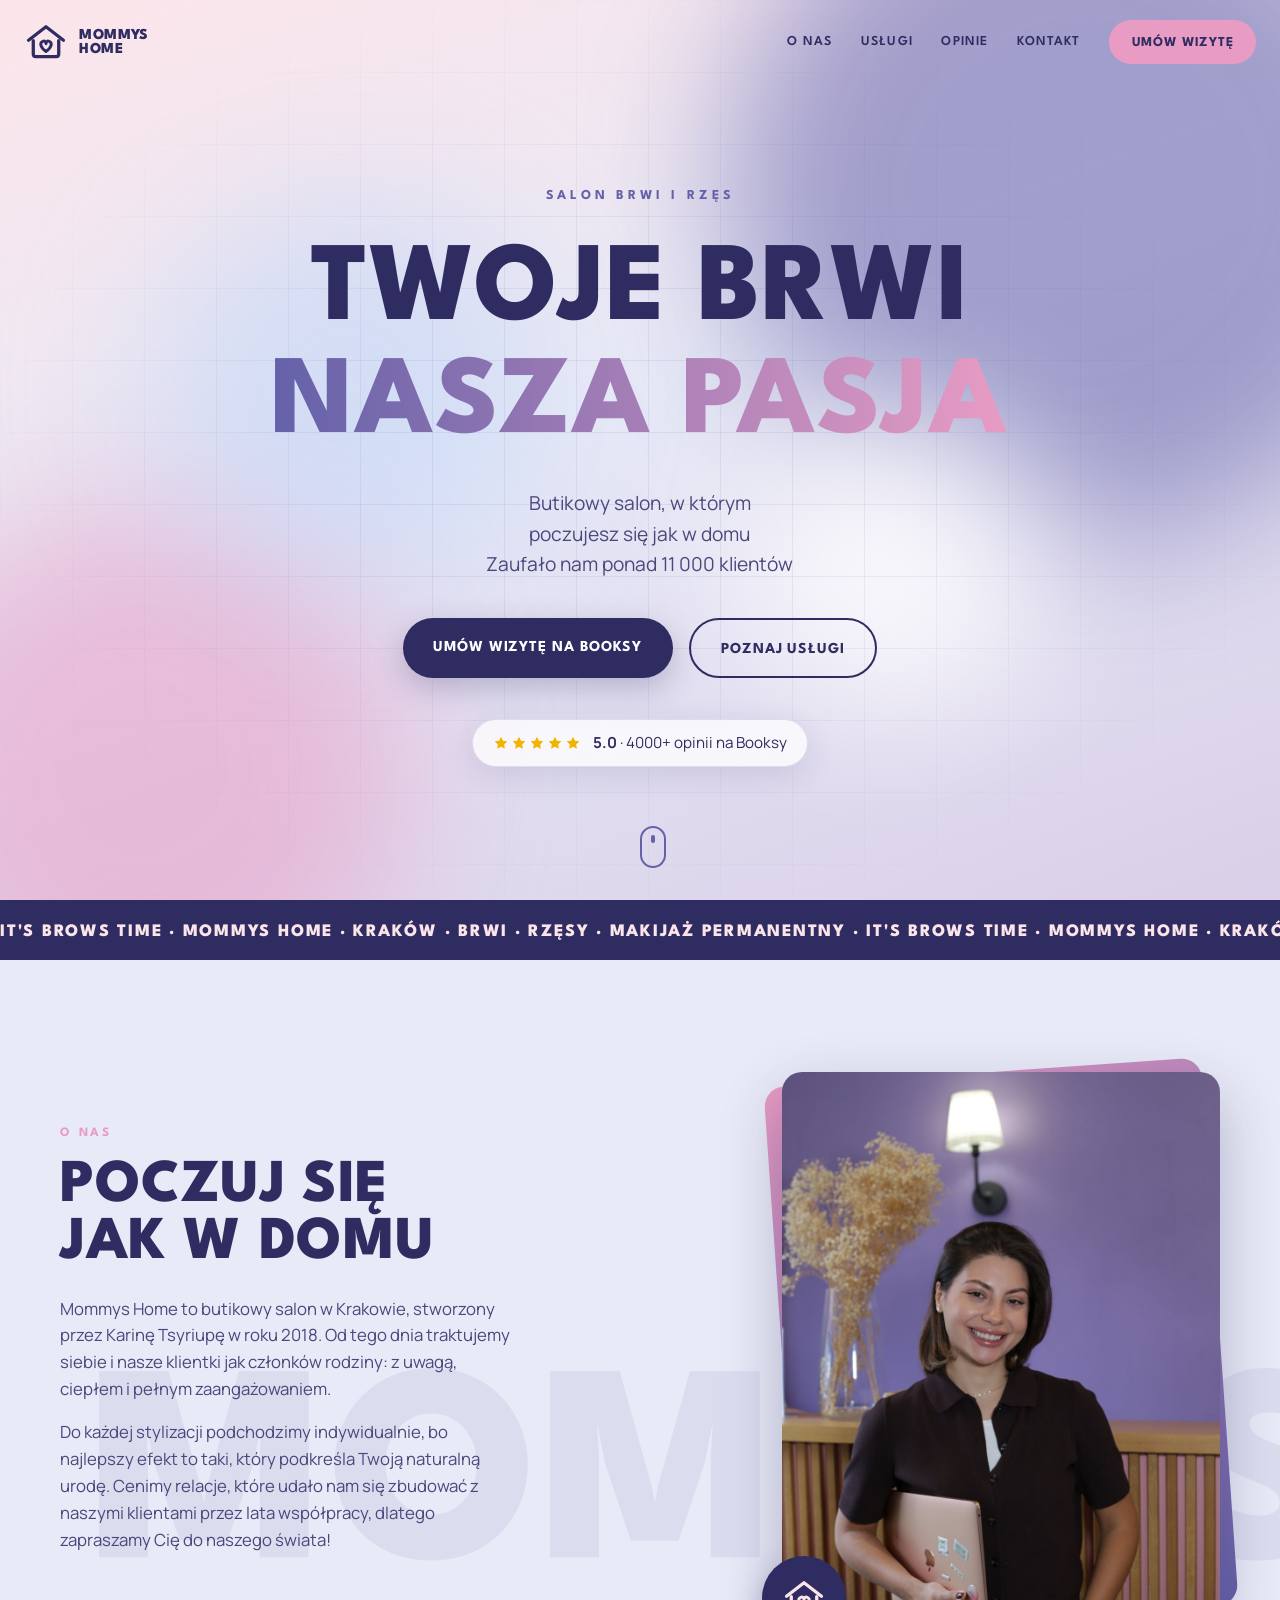
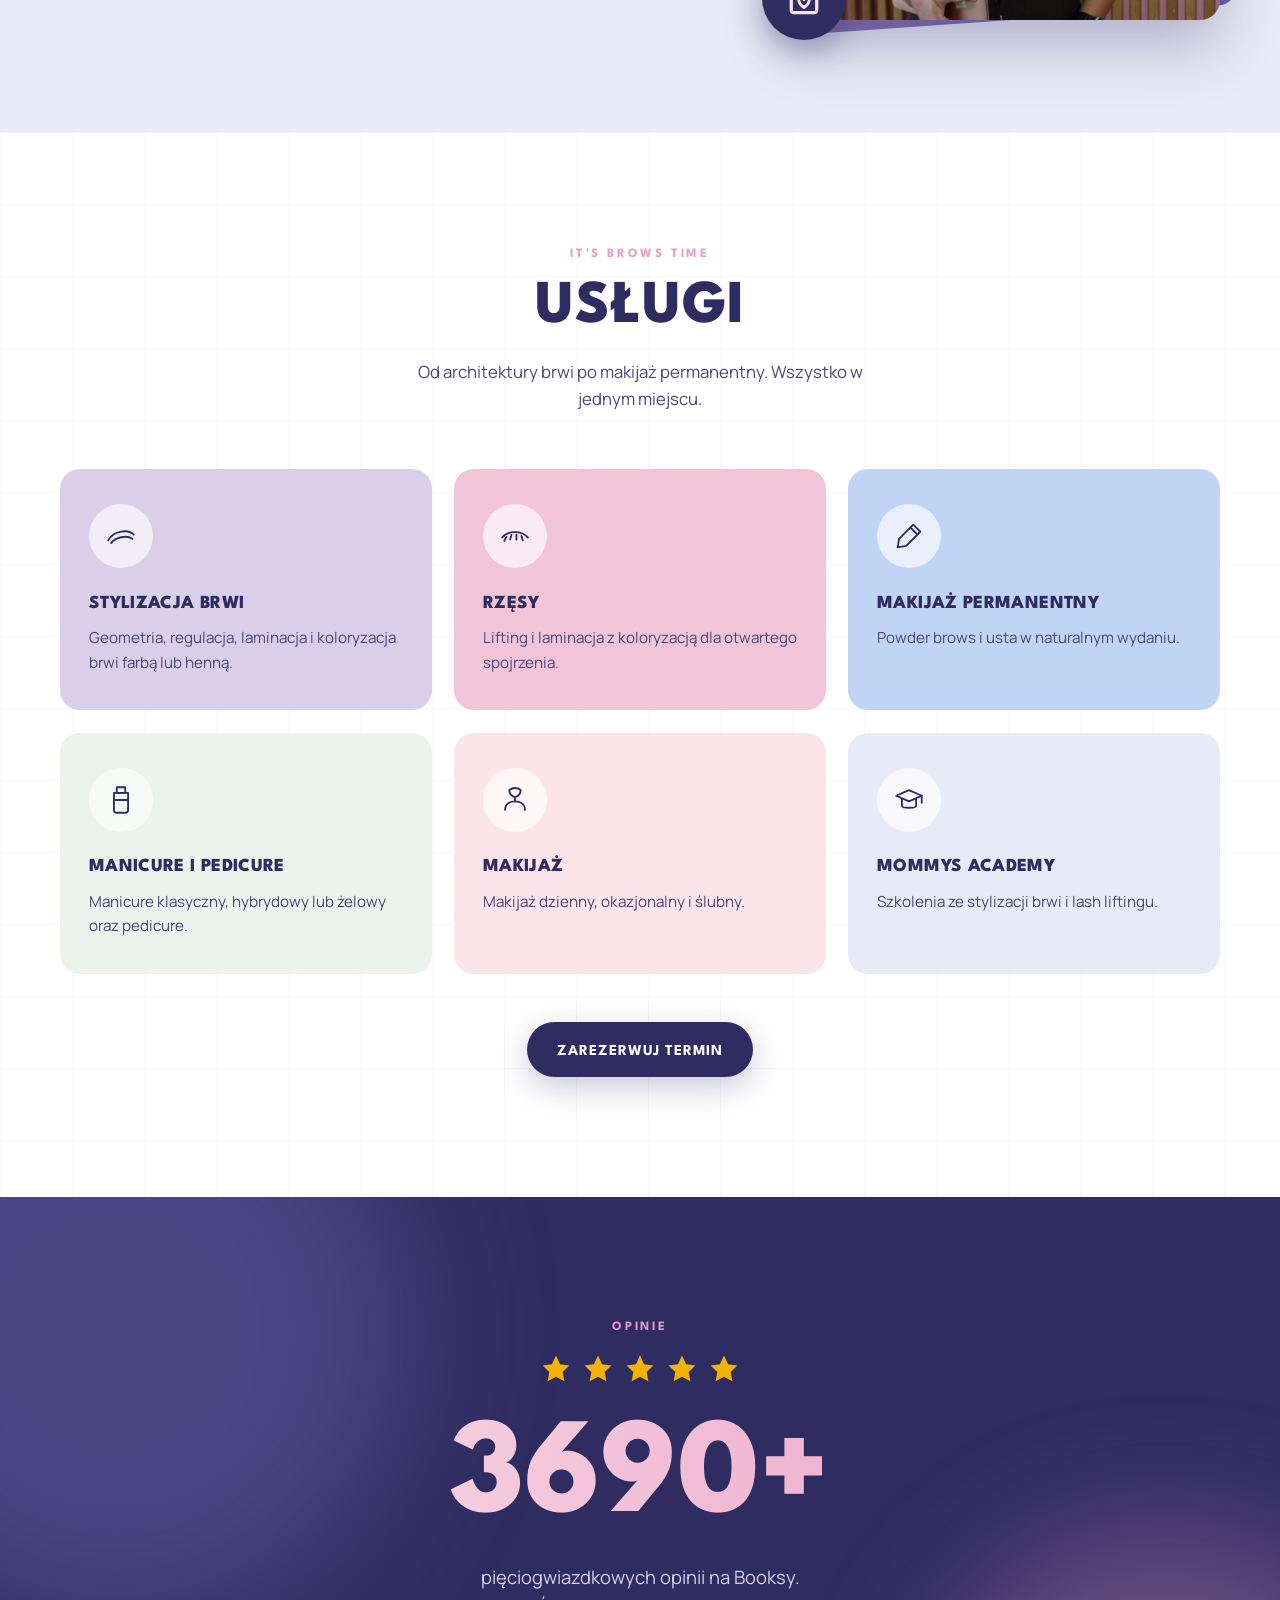
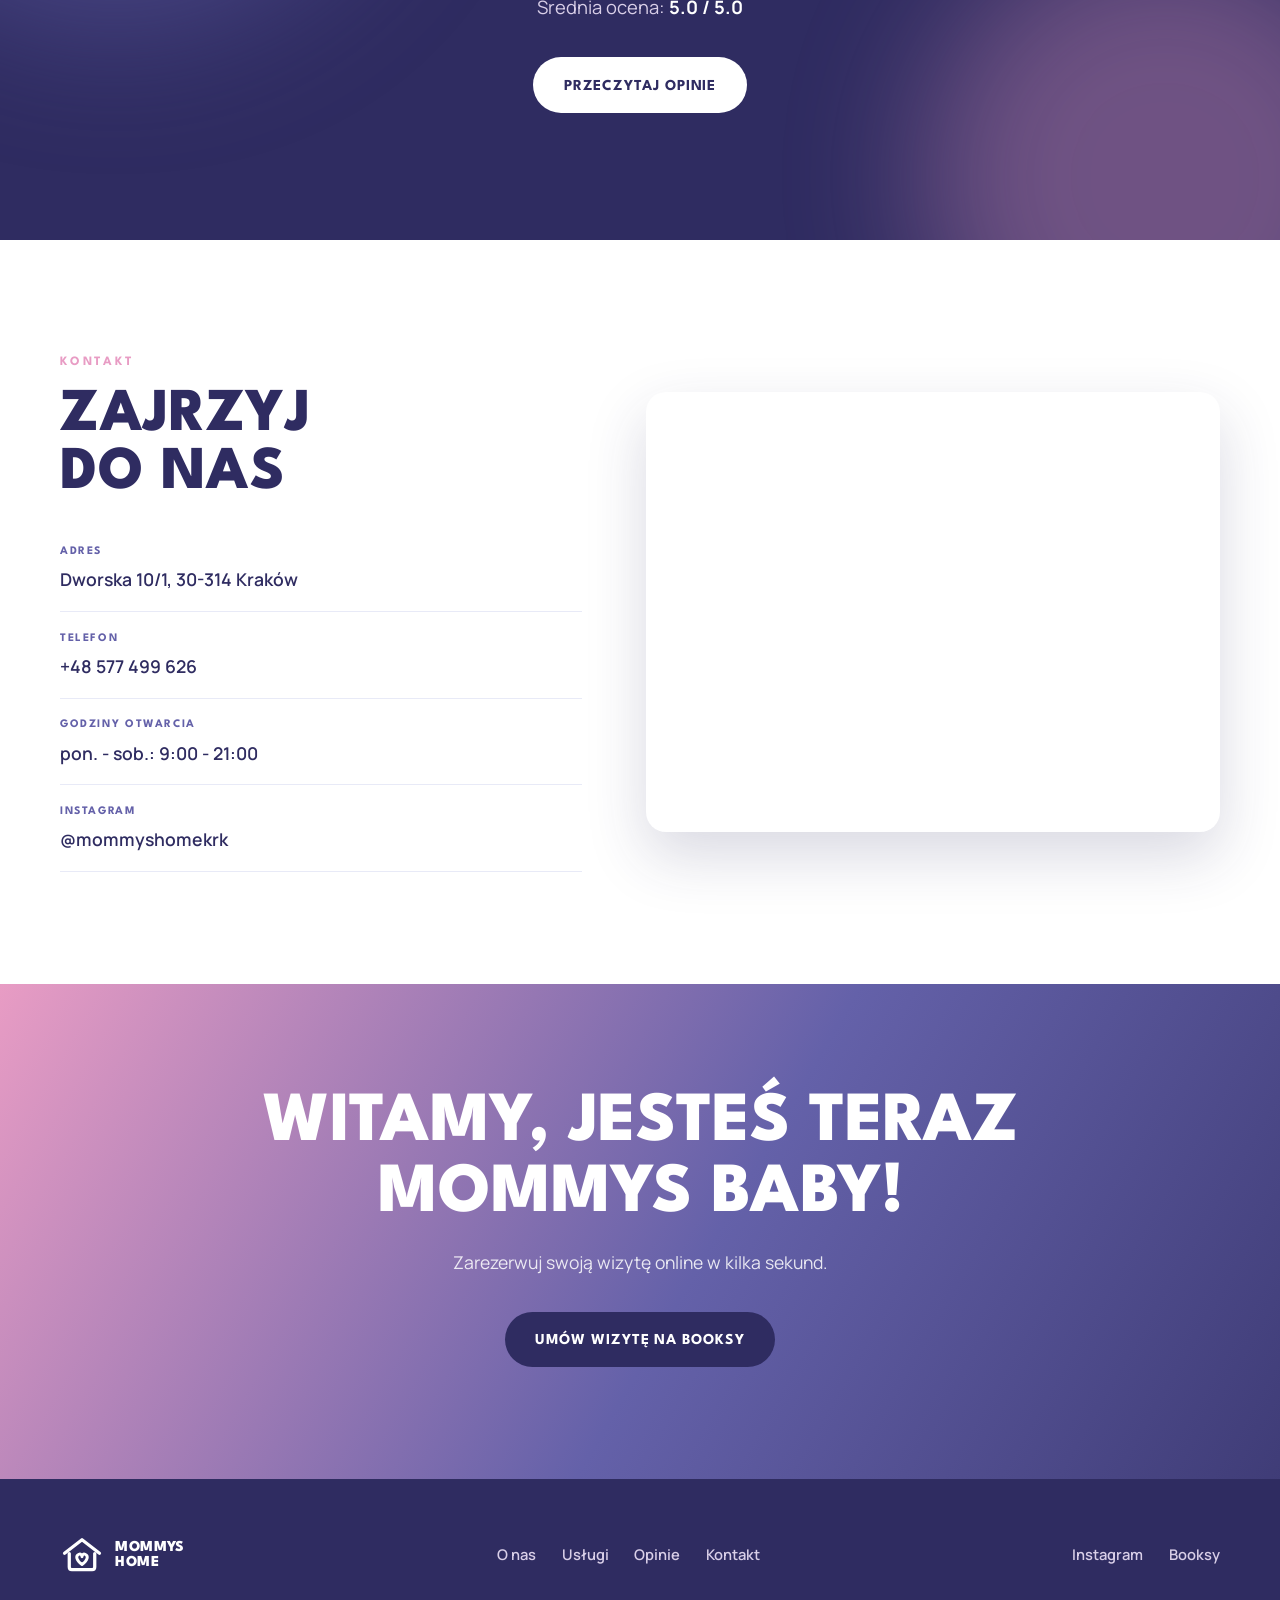
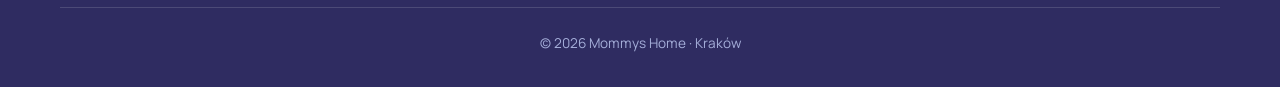
==== index.html @ b48319af "fix background color on safari" ====
<!DOCTYPE html>
<html lang="pl">
<head>
  <meta charset="UTF-8">
  <meta name="viewport" content="width=device-width, initial-scale=1.0, viewport-fit=cover">
  <title>Mommys Home | Stylizacja brwi i rzęs, Kraków</title>
  <meta name="description" content="Mommys Home to butikowy salon stylizacji brwi i rzęs w Krakowie. Laminacja brwi, lifting rzęs, makijaż permanentny i manicure. 5.0 na Booksy, ponad 4000 opinii. Umów wizytę online.">
  <meta property="og:title" content="Mommys Home | Stylizacja brwi i rzęs, Kraków">
  <meta property="og:description" content="Butikowy salon brwi i rzęs w Krakowie. 5.0 na Booksy, ponad 4000 opinii. Umów wizytę online.">
  <meta property="og:type" content="website">
  <meta property="og:locale" content="pl_PL">
  <meta property="og:url" content="https://mommyshomebrwi.com/">
  <meta property="og:image" content="https://mommyshomebrwi.com/images/og.jpg">
  <meta property="og:image:width" content="1200">
  <meta property="og:image:height" content="630">
  <meta name="twitter:card" content="summary_large_image">
  <link rel="canonical" href="https://mommyshomebrwi.com/">
  <meta name="robots" content="index, follow, max-image-preview:large">
  <meta name="theme-color" content="#2F2C61">
  <link rel="icon" type="image/svg+xml" href="favicon.svg">
  <link rel="preconnect" href="https://fonts.googleapis.com">
  <link rel="preconnect" href="https://fonts.gstatic.com" crossorigin>
  <link href="https://fonts.googleapis.com/css2?family=League+Spartan:wght@600;700;800&family=Manrope:wght@400;500;600;700&display=swap" rel="stylesheet">
  <!-- Bump the ?v= value whenever css/style.css or js/main.js change, so browsers fetch the new files instead of a cached copy -->
  <link rel="stylesheet" href="css/style.css?v=20260925-2">
  <script type="application/ld+json">
  {
    "@context": "https://schema.org",
    "@graph": [
      {
        "@type": "BeautySalon",
        "@id": "https://mommyshomebrwi.com/#salon",
        "name": "Mommys Home",
        "alternateName": "Mommys Home Kraków",
        "description": "Butikowy salon stylizacji brwi i rzęs w Krakowie: laminacja i koloryzacja brwi, lifting rzęs, makijaż permanentny, manicure i pedicure oraz szkolenia Mommys Academy. Założony w 2018 roku, ponad 11 000 obsłużonych klientów.",
        "url": "https://mommyshomebrwi.com/",
        "image": "https://mommyshomebrwi.com/images/og.jpg",
        "logo": "https://mommyshomebrwi.com/favicon.svg",
        "telephone": "+48577499626",
        "foundingDate": "2018",
        "founder": {
          "@type": "Person",
          "name": "Karina Tsyriupa"
        },
        "address": {
          "@type": "PostalAddress",
          "streetAddress": "Dworska 10/1",
          "postalCode": "30-314",
          "addressLocality": "Kraków",
          "addressRegion": "Małopolskie",
          "addressCountry": "PL"
        },
        "geo": {
          "@type": "GeoCoordinates",
          "latitude": 50.0447,
          "longitude": 19.9271
        },
        "hasMap": "https://maps.app.goo.gl/7Z4v2z1KTiWUMo1L6",
        "areaServed": {
          "@type": "City",
          "name": "Kraków"
        },
        "openingHoursSpecification": {
          "@type": "OpeningHoursSpecification",
          "dayOfWeek": ["Monday", "Tuesday", "Wednesday", "Thursday", "Friday", "Saturday"],
          "opens": "09:00",
          "closes": "21:00"
        },
        "priceRange": "$$",
        "currenciesAccepted": "PLN",
        "paymentAccepted": "Gotówka, karta płatnicza",
        "sameAs": [
          "https://www.instagram.com/mommyshomekrk/",
          "https://booksy.com/pl-pl/104316_mommys-home_salon-kosmetyczny_8820_krakow"
        ],
        "potentialAction": {
          "@type": "ReserveAction",
          "target": {
            "@type": "EntryPoint",
            "urlTemplate": "https://booksy.com/pl-pl/104316_mommys-home_salon-kosmetyczny_8820_krakow",
            "actionPlatform": [
              "http://schema.org/DesktopWebPlatform",
              "http://schema.org/MobileWebPlatform"
            ]
          },
          "result": {
            "@type": "Reservation",
            "name": "Rezerwacja wizyty w Mommys Home"
          }
        },
        "hasOfferCatalog": {
          "@type": "OfferCatalog",
          "name": "Usługi Mommys Home",
          "itemListElement": [
            { "@type": "Offer", "itemOffered": { "@type": "Service", "name": "Stylizacja brwi", "description": "Geometria, regulacja, laminacja i koloryzacja brwi farbą lub henną." } },
            { "@type": "Offer", "itemOffered": { "@type": "Service", "name": "Rzęsy", "description": "Lifting i laminacja rzęs z koloryzacją." } },
            { "@type": "Offer", "itemOffered": { "@type": "Service", "name": "Makijaż permanentny", "description": "Powder brows i usta w naturalnym wydaniu." } },
            { "@type": "Offer", "itemOffered": { "@type": "Service", "name": "Manicure i pedicure", "description": "Manicure klasyczny, hybrydowy lub żelowy oraz pedicure." } },
            { "@type": "Offer", "itemOffered": { "@type": "Service", "name": "Makijaż", "description": "Makijaż dzienny, okazjonalny i ślubny." } },
            { "@type": "Offer", "itemOffered": { "@type": "Service", "name": "Mommys Academy", "description": "Szkolenia ze stylizacji brwi i lash liftingu." } }
          ]
        }
      },
      {
        "@type": "WebSite",
        "@id": "https://mommyshomebrwi.com/#website",
        "url": "https://mommyshomebrwi.com/",
        "name": "Mommys Home",
        "inLanguage": "pl-PL",
        "publisher": { "@id": "https://mommyshomebrwi.com/#salon" }
      }
    ]
  }
  </script>
</head>
<body>

  <!-- Shared SVG symbols -->
  <svg xmlns="http://www.w3.org/2000/svg" width="0" height="0" class="svg-defs" aria-hidden="true">
    <defs>
      <symbol id="sygnet" viewBox="0 0 120 110">
        <path d="M12 50 L60 13 L108 50" fill="none" stroke="currentColor" stroke-width="9" stroke-linecap="round" stroke-linejoin="round"/>
        <path d="M25 51 V88 Q25 95 32 95 H88 Q95 95 95 88 V51" fill="none" stroke="currentColor" stroke-width="9" stroke-linecap="round" stroke-linejoin="round"/>
        <path d="M60 81 C44 70 41.5 57 51.5 53 C56.5 51 60 55 60 60 C60 55 63.5 51 68.5 53 C78.5 57 76 70 60 81 Z" fill="none" stroke="currentColor" stroke-width="8" stroke-linecap="round" stroke-linejoin="round"/>
      </symbol>
      <symbol id="star" viewBox="0 0 24 24">
        <path d="M12 2.5 L14.9 8.6 L21.5 9.5 L16.7 14.1 L17.9 20.7 L12 17.5 L6.1 20.7 L7.3 14.1 L2.5 9.5 L9.1 8.6 Z" fill="currentColor"/>
      </symbol>
    </defs>
  </svg>

  <!-- Preloader -->
  <div class="preloader" id="preloader" aria-hidden="true">
    <svg class="preloader-sygnet" viewBox="0 0 120 110" xmlns="http://www.w3.org/2000/svg">
      <path class="draw draw-1" pathLength="100" d="M12 50 L60 13 L108 50" fill="none" stroke="#FCE5EA" stroke-width="9" stroke-linecap="round" stroke-linejoin="round"/>
      <path class="draw draw-2" pathLength="100" d="M25 51 V88 Q25 95 32 95 H88 Q95 95 95 88 V51" fill="none" stroke="#FCE5EA" stroke-width="9" stroke-linecap="round" stroke-linejoin="round"/>
      <path class="draw draw-3" pathLength="100" d="M60 81 C44 70 41.5 57 51.5 53 C56.5 51 60 55 60 60 C60 55 63.5 51 68.5 53 C78.5 57 76 70 60 81 Z" fill="none" stroke="#E89CC4" stroke-width="8" stroke-linecap="round" stroke-linejoin="round"/>
    </svg>
  </div>

  <!-- Nav -->
  <header class="nav" id="nav">
    <div class="nav-inner">
      <a href="#hero" class="nav-logo" aria-label="Mommys Home, przewiń na górę">
        <svg class="nav-sygnet" aria-hidden="true"><use href="#sygnet"></use></svg>
        <span class="nav-wordmark">Mommys<br>Home</span>
      </a>
      <nav class="nav-links" id="navLinks" aria-label="Menu główne">
        <a href="#o-nas">O nas</a>
        <a href="#uslugi">Usługi</a>
        <a href="#opinie">Opinie</a>
        <a href="#kontakt">Kontakt</a>
        <a class="btn btn-nav" href="https://booksy.com/pl-pl/104316_mommys-home_salon-kosmetyczny_8820_krakow" target="_blank" rel="noopener" data-booksy="book">Umów wizytę</a>
      </nav>
      <button type="button" class="nav-burger" id="navBurger" aria-label="Otwórz menu" aria-expanded="false" aria-controls="navLinks">
        <span></span><span></span><span></span>
      </button>
    </div>
  </header>

  <main>
    <!-- Hero -->
    <section class="hero" id="hero">
      <div class="hero-bg" aria-hidden="true">
        <div class="blob blob-1"></div>
        <div class="blob blob-2"></div>
        <div class="blob blob-3"></div>
        <div class="blob blob-4"></div>
      </div>
      <div class="hero-grid" aria-hidden="true"></div>
      <div class="hero-content">
        <p class="hero-eyebrow anim-load anim-1">Salon brwi i rzęs</p>
        <h1 class="hero-title">
          <span class="line"><span class="line-inner anim-load anim-2">Twoje brwi</span></span>
          <span class="line"><span class="line-inner anim-load anim-3">Nasza pasja</span></span>
        </h1>
        <p class="hero-sub anim-load anim-4"><span class="sub-line">Butikowy salon, w&nbsp;którym poczujesz się jak w&nbsp;domu</span><span class="sub-line">Zaufało nam ponad 11&nbsp;000 klientów</span></p>
        <div class="hero-cta anim-load anim-5">
          <a class="btn btn-primary" href="https://booksy.com/pl-pl/104316_mommys-home_salon-kosmetyczny_8820_krakow" target="_blank" rel="noopener" data-booksy="book">Umów wizytę na Booksy</a>
          <a class="btn btn-ghost" href="#uslugi">Poznaj usługi</a>
        </div>
        <a class="hero-badge anim-load anim-6" href="https://booksy.com/pl-pl/104316_mommys-home_salon-kosmetyczny_8820_krakow" target="_blank" rel="noopener">
          <span class="badge-stars" aria-hidden="true">
            <svg class="badge-star"><use href="#star"></use></svg>
            <svg class="badge-star"><use href="#star"></use></svg>
            <svg class="badge-star"><use href="#star"></use></svg>
            <svg class="badge-star"><use href="#star"></use></svg>
            <svg class="badge-star"><use href="#star"></use></svg>
          </span>
          <span class="badge-text"><strong>5.0</strong> · 4000+ opinii na Booksy</span>
        </a>
      </div>
      <div class="hero-scroll anim-load anim-6" aria-hidden="true"><span></span></div>
    </section>

    <!-- Marquee -->
    <div class="marquee" aria-hidden="true">
      <div class="marquee-track">
        <span>It's brows time · Mommys Home · Kraków · Brwi · Rzęsy · Makijaż permanentny ·&nbsp;</span>
        <span>It's brows time · Mommys Home · Kraków · Brwi · Rzęsy · Makijaż permanentny ·&nbsp;</span>
      </div>
    </div>

    <!-- O nas -->
    <section class="about" id="o-nas">
      <div class="ghost-text" data-parallax aria-hidden="true">Mommys</div>
      <div class="container about-inner">
        <div class="about-copy reveal">
          <p class="section-eyebrow">O nas</p>
          <h2 class="section-title">Poczuj się<br>jak w domu</h2>
          <p class="section-text">Mommys Home to butikowy salon w Krakowie, stworzony przez Karinę Tsyriupę w roku 2018. Od tego dnia traktujemy siebie i nasze klientki jak członków rodziny: z uwagą, ciepłem i pełnym zaangażowaniem.</p>
          <p class="section-text">Do każdej stylizacji podchodzimy indywidualnie, bo najlepszy efekt to taki, który podkreśla Twoją naturalną urodę. Cenimy relacje, które udało nam się zbudować z naszymi klientami przez lata współpracy, dlatego zapraszamy Cię do naszego świata!</p>
        </div>
        <div class="about-photo reveal reveal-delay-1">
          <img src="images/karina.jpg" alt="Karina Tsyriupa, założycielka Mommys Home" width="1000" height="1250" loading="lazy">
          <span class="about-photo-badge" aria-hidden="true"><svg><use href="#sygnet"></use></svg></span>
        </div>
      </div>
    </section>

    <!-- Usługi -->
    <section class="services" id="uslugi">
      <div class="container">
        <div class="services-head reveal">
          <p class="section-eyebrow">It's brows time</p>
          <h2 class="section-title">Usługi</h2>
          <p class="section-text">Od architektury brwi po makijaż permanentny. Wszystko w jednym miejscu.</p>
        </div>
        <div class="services-grid">
          <article class="card card-lavender reveal">
            <div class="card-icon" aria-hidden="true">
              <svg viewBox="0 0 48 48" fill="none" stroke="currentColor" stroke-width="2.6" stroke-linecap="round" stroke-linejoin="round"><path d="M6 30 C14 16 34 14 42 22"/><path d="M10 34 C16 26 32 22 40 28"/></svg>
            </div>
            <h3>Stylizacja brwi</h3>
            <p>Geometria, regulacja, laminacja i koloryzacja brwi farbą lub henną.</p>
          </article>
          <article class="card card-pink reveal reveal-delay-1">
            <div class="card-icon" aria-hidden="true">
              <svg viewBox="0 0 48 48" fill="none" stroke="currentColor" stroke-width="2.6" stroke-linecap="round" stroke-linejoin="round"><path d="M6 26 C14 16 34 16 42 26"/><path d="M12 25 L9 31"/><path d="M19 22.5 L17 29"/><path d="M26 22 L26 29"/><path d="M33 23.5 L35 30"/></svg>
            </div>
            <h3>Rzęsy</h3>
            <p>Lifting i laminacja z koloryzacją dla otwartego spojrzenia.</p>
          </article>
          <article class="card card-blue reveal reveal-delay-2">
            <div class="card-icon" aria-hidden="true">
              <svg viewBox="0 0 48 48" fill="none" stroke="currentColor" stroke-width="2.6" stroke-linecap="round" stroke-linejoin="round"><path d="M30 8 L40 18 L20 38 L8 40 L10 28 Z"/><path d="M26 12 L36 22"/></svg>
            </div>
            <h3>Makijaż permanentny</h3>
            <p>Powder brows i usta w naturalnym wydaniu.</p>
          </article>
          <article class="card card-mint reveal">
            <div class="card-icon" aria-hidden="true">
              <svg viewBox="0 0 48 48" fill="none" stroke="currentColor" stroke-width="2.6" stroke-linecap="round" stroke-linejoin="round"><path d="M18 6 H30 V14 H18 Z"/><path d="M14 14 H34 V38 Q34 42 30 42 H18 Q14 42 14 38 Z"/><path d="M14 24 H34"/></svg>
            </div>
            <h3>Manicure i pedicure</h3>
            <p>Manicure klasyczny, hybrydowy lub żelowy oraz pedicure.</p>
          </article>
          <article class="card card-blush reveal reveal-delay-1">
            <div class="card-icon" aria-hidden="true">
              <svg viewBox="0 0 48 48" fill="none" stroke="currentColor" stroke-width="2.6" stroke-linecap="round" stroke-linejoin="round"><path d="M10 38 C10 30 16 26 24 26 C32 26 38 30 38 38"/><path d="M24 26 V20"/><path d="M16 10 Q24 4 32 10 Q32 18 24 20 Q16 18 16 10 Z"/></svg>
            </div>
            <h3>Makijaż</h3>
            <p>Makijaż dzienny, okazjonalny i ślubny.</p>
          </article>
          <article class="card card-violet reveal reveal-delay-2">
            <div class="card-icon" aria-hidden="true">
              <svg viewBox="0 0 48 48" fill="none" stroke="currentColor" stroke-width="2.6" stroke-linecap="round" stroke-linejoin="round"><path d="M6 18 L24 10 L42 18 L24 26 Z"/><path d="M14 22 V32 C14 36 34 36 34 32 V22"/><path d="M42 18 V28"/></svg>
            </div>
            <h3>Mommys Academy</h3>
            <p>Szkolenia ze stylizacji brwi i lash liftingu.</p>
          </article>
        </div>
        <div class="services-cta reveal">
          <a class="btn btn-primary" href="https://booksy.com/pl-pl/104316_mommys-home_salon-kosmetyczny_8820_krakow" target="_blank" rel="noopener" data-booksy="book">Zarezerwuj termin</a>
        </div>
      </div>
    </section>

    <!-- Opinie -->
    <section class="reviews" id="opinie">
      <div class="reviews-bg" aria-hidden="true">
        <div class="blob blob-r1"></div>
        <div class="blob blob-r2"></div>
      </div>
      <div class="container reviews-inner">
        <p class="section-eyebrow reveal">Opinie</p>
        <div class="reviews-stars reveal" role="img" aria-label="Ocena 5.0 na 5">
          <svg class="review-star"><use href="#star"></use></svg>
          <svg class="review-star"><use href="#star"></use></svg>
          <svg class="review-star"><use href="#star"></use></svg>
          <svg class="review-star"><use href="#star"></use></svg>
          <svg class="review-star"><use href="#star"></use></svg>
        </div>
        <h2 class="reviews-count reveal"><span id="counter" data-target="4000">0</span>+</h2>
        <p class="reviews-text reveal">pięciogwiazdkowych opinii na Booksy.<br>Średnia ocena: <strong>5.0 / 5.0</strong></p>
        <a class="btn btn-light reveal" href="https://booksy.com/pl-pl/104316_mommys-home_salon-kosmetyczny_8820_krakow#reviews-section" target="_blank" rel="noopener">Przeczytaj opinie</a>
      </div>
    </section>

    <!-- Kontakt -->
    <section class="contact" id="kontakt">
      <div class="container contact-inner">
        <div class="contact-info reveal">
          <p class="section-eyebrow">Kontakt</p>
          <h2 class="section-title">Zajrzyj<br>do nas</h2>
          <ul class="contact-list">
            <li>
              <span class="contact-label">Adres</span>
              <a href="https://maps.app.goo.gl/7Z4v2z1KTiWUMo1L6" target="_blank" rel="noopener">Dworska 10/1, 30-314 Kraków</a>
            </li>
            <li>
              <span class="contact-label">Telefon</span>
              <a href="tel:+48577499626">+48&nbsp;577&nbsp;499&nbsp;626</a>
            </li>
            <li>
              <span class="contact-label">Godziny otwarcia</span>
              <span>pon. - sob.: 9:00 - 21:00</span>
            </li>
            <li>
              <span class="contact-label">Instagram</span>
              <a href="https://www.instagram.com/mommyshomekrk/" target="_blank" rel="noopener">@mommyshomekrk</a>
            </li>
          </ul>
        </div>
        <div class="contact-map reveal reveal-delay-1">
          <iframe title="Mapa dojazdu do salonu Mommys Home, Dworska 10/1, Kraków" src="https://www.google.com/maps/embed?origin=mfe&pb=!1m3!2m1!1sMommys+Home+Dworska+10%2F1+Krak%C3%B3w!6i16" loading="lazy" referrerpolicy="no-referrer-when-downgrade" allowfullscreen></iframe>
        </div>
      </div>
    </section>

    <!-- Final CTA -->
    <section class="final-cta">
      <div class="container final-cta-inner reveal">
        <h2>Witamy, jesteś teraz<br>Mommys Baby!</h2>
        <p>Zarezerwuj swoją wizytę online w kilka sekund.</p>
        <a class="btn btn-dark" href="https://booksy.com/pl-pl/104316_mommys-home_salon-kosmetyczny_8820_krakow" target="_blank" rel="noopener" data-booksy="book">Umów wizytę na Booksy</a>
      </div>
    </section>
  </main>

  <!-- Footer -->
  <footer class="footer">
    <div class="container footer-inner">
      <a href="#hero" class="footer-logo" aria-label="Mommys Home, przewiń na górę">
        <svg class="footer-sygnet" aria-hidden="true"><use href="#sygnet"></use></svg>
        <span class="nav-wordmark">Mommys<br>Home</span>
      </a>
      <nav class="footer-nav" aria-label="Menu w stopce">
        <a href="#o-nas">O nas</a>
        <a href="#uslugi">Usługi</a>
        <a href="#opinie">Opinie</a>
        <a href="#kontakt">Kontakt</a>
      </nav>
      <div class="footer-social">
        <a href="https://www.instagram.com/mommyshomekrk/" target="_blank" rel="noopener">Instagram</a>
        <a href="https://booksy.com/pl-pl/104316_mommys-home_salon-kosmetyczny_8820_krakow" target="_blank" rel="noopener">Booksy</a>
      </div>
    </div>
    <p class="footer-copy">© <span id="year">2026</span> Mommys Home · Kraków</p>
  </footer>

  <!-- Floating booking button: appears once the hero booking button scrolls out of view -->
  <a class="fab-book" id="fabBook" href="https://booksy.com/pl-pl/104316_mommys-home_salon-kosmetyczny_8820_krakow" target="_blank" rel="noopener" data-booksy="book" aria-label="Umów wizytę na Booksy">
    <svg viewBox="0 0 24 24" width="28" height="28" fill="none" stroke="currentColor" stroke-width="2" stroke-linecap="round" stroke-linejoin="round" aria-hidden="true">
      <path d="M8 3v3M16 3v3"/>
      <path d="M4 9h16"/>
      <path d="M20 12V7a2 2 0 0 0-2-2H6a2 2 0 0 0-2 2v12a2 2 0 0 0 2 2h6"/>
      <path d="M18.6 14.4l1.9 1.9-5.7 5.7H13v-1.9l5.6-5.7z"/>
    </svg>
  </a>

  <!-- Mobile booking choice: open the Booksy app (Profile Link) or book in the on-page widget -->
  <div class="book-sheet" id="bookSheet" hidden>
    <div class="book-sheet-backdrop" data-sheet-close></div>
    <div class="book-sheet-panel" role="dialog" aria-modal="true" aria-labelledby="bookSheetTitle">
      <button type="button" class="book-sheet-x" data-sheet-close aria-label="Zamknij"></button>
      <svg class="book-sheet-sygnet" aria-hidden="true"><use href="#sygnet"></use></svg>
      <h2 id="bookSheetTitle">Umów wizytę</h2>
      <p>Masz aplikację Booksy? Otwórz nasz salon bezpośrednio w niej. Nie masz? Zarezerwuj tutaj, bez instalowania.</p>
      <!-- Booksy deep link (Branch long link on Booksy's own domain): mobile_deeplink=show_business/104316 opens this salon inside the Booksy app -->
      <a class="btn btn-primary book-sheet-app" href="https://cdl.booksy.com/a/key_live_flhKTnRyt5fr4gPqB7FzBnmmFyhDVlR1?mobile_deeplink=show_business%2F104316&amp;$canonical_url=https%3A%2F%2Fbooksy.com%2Fpl-pl%2F104316_mommys-home_salon-kosmetyczny_8820_krakow&amp;$desktop_url=https%3A%2F%2Fbooksy.com%2Fpl-pl%2F104316_mommys-home_salon-kosmetyczny_8820_krakow&amp;~feature=website&amp;~channel=mommyshomebrwi.com" rel="noopener">Otwórz w aplikacji Booksy</a>
      <button type="button" class="btn btn-ghost" id="bookSheetWidget">Zarezerwuj tutaj</button>
    </div>
  </div>

  <!-- Official Booksy booking widget: renders a hidden button and the booking overlay for business 104316 -->
  <script src="https://booksy.com/widget/code.js?id=104316&amp;country=pl&amp;lang=pl"></script>
  <script src="js/main.js?v=20260925-2"></script>
</body>
</html>
---- css/style.css ----
/* Mommys Home, landing page styles. Palette and typography per brand book. */

:root {
  --space-cadet: #2F2C61;
  --liberty: #6461A9;
  --blue-bell: #BCADD5;
  --languid: #D9CFE8;
  --lilac: #D09FC9;
  --kobi: #E89CC4;
  --orchid: #F1C5D7;
  --blush: #FCE5EA;
  --lbb: #87A0D0;
  --wby: #A5AED9;
  --periwinkle: #C0D4F6;
  --lavweb: #E8EAF7;
  --mint: #EAF4EC;
  --lightcyan: #D5EAE9;
  --font-head: "League Spartan", "Arial Black", sans-serif;
  --font-body: "Manrope", "Helvetica Neue", Arial, sans-serif;
  --nav-h: 84px;
  --radius: 20px;
  --ease: cubic-bezier(0.22, 1, 0.36, 1);
}

* { margin: 0; padding: 0; box-sizing: border-box; }

.svg-defs { position: absolute; }

/* Booksy widget: its default button stays hidden, our CTAs trigger it instead.
   Booksy positions its dialog absolutely at the top of the document and scrolls
   the page there; these overrides pin it to the viewport instead, so it opens
   in view from anywhere on the page and scrolls internally when it is tall. */
.booksy-widget-container { display: none !important; }

body .booksy-widget-overlay {
  position: fixed !important;
  inset: 0 !important;
  z-index: 1200 !important;
  background: rgba(47, 44, 97, 0.72) !important;
  backdrop-filter: blur(6px);
  -webkit-backdrop-filter: blur(6px);
}

body .booksy-widget-dialog {
  position: fixed !important;
  top: 50% !important;
  left: 50% !important;
  transform: translate(-50%, -50%) !important;
  margin: 0 !important;
  max-height: 92vh !important;
  max-width: calc(100vw - 2rem) !important;
  overflow-y: auto !important;
  z-index: 1300 !important;
  border-radius: var(--radius) !important;
  box-shadow: 0 30px 80px rgba(0, 0, 0, 0.35);
}

/* On phones the widget takes the whole screen; a floating X (added by JS) closes it. */
@media (max-width: 720px) {
  body .booksy-widget-dialog {
    top: 0 !important;
    left: 0 !important;
    transform: none !important;
    width: 100% !important;
    max-width: 100% !important;
    height: 100vh !important;
    height: 100dvh !important;
    max-height: none !important;
    border-radius: 0 !important;
    padding-top: env(safe-area-inset-top, 0px) !important;
  }
}

/* Loading state inside Booksy's dialog until the widget reports it is ready:
   the same self-drawing logo as the page preloader, looping. */
.booksy-loader {
  position: absolute;
  top: 0;
  right: 0;
  bottom: 0;
  left: 0;
  z-index: 2;
  background: #fff;
  display: flex;
  flex-direction: column;
  align-items: center;
  justify-content: center;
  gap: 1.1rem;
  transition: opacity 0.4s ease;
}

/* On phones the dialog fills the screen, so the loader is pinned to the
   viewport itself (above the dialog, below the floating X); this also avoids
   iOS Safari quirks with overlays inside scrolling containers. */
@media (max-width: 720px) {
  .booksy-loader {
    position: fixed;
    z-index: 1350;
  }
}

.booksy-loader.done {
  opacity: 0;
  pointer-events: none;
}

.booksy-loader svg {
  width: 84px;
  height: 77px;
}

/* Each path is normalised to a length of 100 (pathLength attribute), so the
   offset sweep covers exactly the visible drawing: the logo draws itself and
   un-draws in a continuous loop with no dead time between cycles. */
.booksy-loader .draw {
  stroke-dasharray: 100;
  stroke-dashoffset: 100;
  animation: draw-loop 1.2s ease-in-out infinite alternate;
}

.booksy-loader .draw-2 { animation-delay: 0.12s; }
.booksy-loader .draw-3 { animation-delay: 0.24s; }

@keyframes draw-loop {
  to { stroke-dashoffset: 0; }
}

.booksy-loader p {
  font-family: var(--font-head);
  font-weight: 700;
  text-transform: uppercase;
  letter-spacing: 0.14em;
  font-size: 0.78rem;
  color: var(--liberty);
  margin: 0;
}

.booksy-close {
  position: fixed;
  top: calc(10px + env(safe-area-inset-top, 0px));
  right: 12px;
  width: 42px;
  height: 42px;
  border: 0;
  border-radius: 50%;
  background: #fff;
  box-shadow: 0 6px 18px rgba(47, 44, 97, 0.35);
  cursor: pointer;
  z-index: 1400;
}

.booksy-close::before,
.booksy-close::after,
.book-sheet-x::before,
.book-sheet-x::after {
  content: "";
  position: absolute;
  top: 50%;
  left: 50%;
  width: 18px;
  height: 2.5px;
  border-radius: 2px;
  background: var(--space-cadet);
  transform: translate(-50%, -50%) rotate(45deg);
}

.booksy-close::after,
.book-sheet-x::after { transform: translate(-50%, -50%) rotate(-45deg); }

/* ---------- Mobile booking sheet (app or widget) ---------- */

.book-sheet {
  position: fixed;
  inset: 0;
  z-index: 1200;
}

.book-sheet[hidden] { display: none; }

.book-sheet-backdrop {
  position: absolute;
  inset: 0;
  background: rgba(47, 44, 97, 0.72);
  backdrop-filter: blur(6px);
  -webkit-backdrop-filter: blur(6px);
  opacity: 0;
  transition: opacity 0.35s ease;
}

.book-sheet-panel {
  position: absolute;
  left: 0;
  right: 0;
  bottom: 0;
  width: 100%;
  max-width: 520px;
  margin-inline: auto;
  background: #fff;
  border-radius: 28px 28px 0 0;
  padding: 1.7rem 1.5rem calc(1.5rem + env(safe-area-inset-bottom, 0px));
  text-align: center;
  box-shadow: 0 -20px 60px rgba(47, 44, 97, 0.3);
  transform: translateY(100%);
  transition: transform 0.45s var(--ease);
}

.book-sheet.open .book-sheet-backdrop { opacity: 1; }
.book-sheet.open .book-sheet-panel { transform: translateY(0); }

.book-sheet-x {
  position: absolute;
  top: 14px;
  right: 14px;
  width: 40px;
  height: 40px;
  border: 0;
  border-radius: 50%;
  background: var(--lavweb);
  cursor: pointer;
}

.book-sheet-sygnet {
  width: 56px;
  height: 52px;
  color: var(--liberty);
  margin-bottom: 0.5rem;
}

.book-sheet h2 {
  font-family: var(--font-head);
  font-weight: 800;
  text-transform: uppercase;
  font-size: 1.7rem;
  line-height: 1;
  margin-bottom: 0.7rem;
}

.book-sheet p {
  color: #4a477c;
  font-size: 0.98rem;
  max-width: 34ch;
  margin: 0 auto 1.4rem;
}

.book-sheet .btn {
  display: block;
  width: 100%;
  text-align: center;
  margin-bottom: 0.8rem;
}

button.btn {
  cursor: pointer;
  -webkit-appearance: none;
  appearance: none;
}

/* ---------- Floating booking button ---------- */

.fab-book {
  position: fixed;
  right: 24px;
  bottom: calc(28px + env(safe-area-inset-bottom, 0px));
  width: 62px;
  height: 62px;
  border-radius: 50%;
  background: #fff;
  color: var(--space-cadet);
  display: flex;
  align-items: center;
  justify-content: center;
  box-shadow: 0 12px 32px rgba(47, 44, 97, 0.28), 0 2px 6px rgba(47, 44, 97, 0.12);
  z-index: 90;
  opacity: 0;
  transform: translateY(16px) scale(0.7);
  pointer-events: none;
  transition: opacity 0.35s var(--ease), transform 0.45s var(--ease), box-shadow 0.35s var(--ease);
}

.fab-book svg { width: 28px; height: 28px; }

.fab-book.visible {
  opacity: 1;
  transform: none;
  pointer-events: auto;
}

.fab-book.visible:hover {
  transform: translateY(-3px);
  box-shadow: 0 18px 40px rgba(47, 44, 97, 0.34), 0 0 0 6px rgba(232, 156, 196, 0.35);
}

/* Hidden while the booking sheet or the Booksy widget is open. */
body.booking-open .fab-book {
  opacity: 0;
  transform: translateY(16px) scale(0.7);
  pointer-events: none;
}

/* Desktop hover label so the icon is unambiguous. */
.fab-book::before {
  content: "Umów wizytę";
  position: absolute;
  right: calc(100% + 12px);
  top: 50%;
  transform: translateY(-50%) translateX(8px);
  white-space: nowrap;
  font-family: var(--font-head);
  font-weight: 700;
  text-transform: uppercase;
  letter-spacing: 0.08em;
  font-size: 0.78rem;
  color: #fff;
  background: var(--space-cadet);
  padding: 0.6rem 0.95rem 0.45rem;
  border-radius: 999px;
  opacity: 0;
  pointer-events: none;
  transition: opacity 0.3s ease, transform 0.35s var(--ease);
}

@media (hover: hover) {
  .fab-book.visible:hover::before {
    opacity: 1;
    transform: translateY(-50%) translateX(0);
  }
}

@media (max-width: 720px) {
  .fab-book { right: 20px; bottom: calc(30px + env(safe-area-inset-bottom, 0px)); width: 66px; height: 66px; }
  .fab-book svg { width: 31px; height: 31px; }
}

/* The canvas colour is what iOS Safari paints behind the status bar and its
   toolbar, and what shows when the page over-scrolls, so it matches the header. */
html {
  scroll-behavior: smooth;
  background: var(--space-cadet);
}

body {
  font-family: var(--font-body);
  color: var(--space-cadet);
  background: #fff;
  line-height: 1.6;
  overflow-x: hidden;
  -webkit-font-smoothing: antialiased;
}

img, svg, iframe { max-width: 100%; }

.container {
  width: min(1160px, 100% - 3rem);
  margin-inline: auto;
}

/* ---------- Typography helpers ---------- */

.section-eyebrow {
  font-family: var(--font-head);
  font-weight: 700;
  text-transform: uppercase;
  letter-spacing: 0.22em;
  font-size: 0.8rem;
  color: var(--kobi);
  margin-bottom: 0.9rem;
}

.section-title {
  font-family: var(--font-head);
  font-weight: 800;
  text-transform: uppercase;
  line-height: 0.95;
  font-size: clamp(2.4rem, 5vw, 3.8rem);
  letter-spacing: 0.01em;
  margin-bottom: 1.4rem;
}

.section-text {
  max-width: 46ch;
  font-size: 1.05rem;
  color: #4a477c;
  margin-bottom: 1rem;
}

/* ---------- Buttons ---------- */

.btn {
  display: inline-block;
  font-family: var(--font-head);
  font-weight: 700;
  text-transform: uppercase;
  letter-spacing: 0.06em;
  font-size: 0.95rem;
  text-decoration: none;
  padding: 1.05rem 1.9rem 0.9rem;
  border-radius: 999px;
  position: relative;
  overflow: hidden;
  z-index: 0;
  transition: color 0.35s var(--ease), transform 0.35s var(--ease), box-shadow 0.35s var(--ease);
}

.btn::before {
  content: "";
  position: absolute;
  inset: 0;
  z-index: -1;
  border-radius: inherit;
  transform: translateX(-101%);
  transition: transform 0.45s var(--ease);
}

.btn:hover { transform: translateY(-2px); }
.btn:hover::before { transform: translateX(0); }
.btn:active { transform: translateY(0); }

.btn-primary {
  background: var(--space-cadet);
  color: #fff;
  box-shadow: 0 10px 30px rgba(47, 44, 97, 0.25);
}
.btn-primary::before { background: var(--kobi); }
.btn-primary:hover { color: var(--space-cadet); box-shadow: 0 14px 34px rgba(232, 156, 196, 0.45); }

.btn-ghost {
  color: var(--space-cadet);
  border: 2px solid var(--space-cadet);
  background: transparent;
}
.btn-ghost::before { background: var(--space-cadet); }
.btn-ghost:hover { color: #fff; }

.btn-light {
  background: #fff;
  color: var(--space-cadet);
}
.btn-light::before { background: var(--kobi); }

.btn-dark {
  background: var(--space-cadet);
  color: #fff;
}
.btn-dark::before { background: #fff; }
.btn-dark:hover { color: var(--space-cadet); }

.btn-nav {
  background: var(--kobi);
  color: var(--space-cadet);
  padding: 0.75rem 1.4rem 0.6rem;
  font-size: 0.85rem;
}
.btn-nav::before { background: #fff; }

/* ---------- Preloader ---------- */

.preloader {
  position: fixed;
  inset: 0;
  z-index: 1000;
  background: var(--space-cadet);
  display: flex;
  align-items: center;
  justify-content: center;
  transition: opacity 0.6s ease, visibility 0.6s;
}

.preloader.done { opacity: 0; visibility: hidden; }

.preloader-sygnet { width: 110px; height: 100px; }

.preloader .draw {
  stroke-dasharray: 100;
  stroke-dashoffset: 100;
  animation: draw 1.1s var(--ease) forwards;
}
.preloader .draw-2 { animation-delay: 0.25s; }
.preloader .draw-3 { animation-delay: 0.55s; }

@keyframes draw { to { stroke-dashoffset: 0; } }

/* ---------- Nav ---------- */

.nav {
  position: fixed;
  top: 0; left: 0; right: 0;
  z-index: 100;
  /* With viewport-fit=cover the page runs under the status bar and in-app browser
     bars; this padding keeps the logo and menu below them while the header's
     background fills the space behind them. */
  padding-top: env(safe-area-inset-top, 0px);
  transition: background 0.4s ease, box-shadow 0.4s ease;
}

.nav-inner {
  width: min(1240px, 100% - 3rem);
  margin-inline: auto;
  height: var(--nav-h);
  display: flex;
  align-items: center;
  justify-content: space-between;
  gap: 1rem;
}

.nav-logo {
  display: flex;
  align-items: center;
  gap: 0.7rem;
  text-decoration: none;
  color: var(--space-cadet);
  transition: color 0.4s ease;
}

.nav-sygnet { width: 44px; height: 40px; flex: none; }

.nav-wordmark {
  font-family: var(--font-head);
  font-weight: 800;
  text-transform: uppercase;
  font-size: 0.95rem;
  line-height: 0.95;
  letter-spacing: 0.03em;
}

.nav-links {
  display: flex;
  align-items: center;
  gap: 1.8rem;
}

.nav-links a:not(.btn) {
  font-family: var(--font-head);
  font-weight: 600;
  text-transform: uppercase;
  letter-spacing: 0.08em;
  font-size: 0.85rem;
  text-decoration: none;
  color: var(--space-cadet);
  position: relative;
  transition: color 0.4s ease;
}

.nav-links a:not(.btn)::after {
  content: "";
  position: absolute;
  left: 0; bottom: -6px;
  width: 100%; height: 2px;
  background: var(--kobi);
  transform: scaleX(0);
  transform-origin: right;
  transition: transform 0.35s var(--ease);
}

.nav-links a:not(.btn):hover::after {
  transform: scaleX(1);
  transform-origin: left;
}

.nav.scrolled {
  background: rgba(47, 44, 97, 0.92);
  backdrop-filter: blur(12px);
  -webkit-backdrop-filter: blur(12px);
  box-shadow: 0 8px 30px rgba(47, 44, 97, 0.25);
}

.nav.scrolled .nav-logo,
.nav.scrolled .nav-links a:not(.btn) { color: #fff; }

.nav-burger {
  display: none;
  flex-direction: column;
  gap: 5px;
  background: none;
  border: 0;
  padding: 8px;
  cursor: pointer;
  z-index: 110;
}

.nav-burger span {
  display: block;
  width: 26px; height: 3px;
  border-radius: 2px;
  background: var(--space-cadet);
  transition: transform 0.35s var(--ease), opacity 0.3s, background 0.4s;
}

.nav.scrolled .nav-burger span,
.nav.menu-open .nav-burger span { background: #fff; }

.nav.menu-open .nav-burger span:nth-child(1) { transform: translateY(8px) rotate(45deg); }
.nav.menu-open .nav-burger span:nth-child(2) { opacity: 0; }
.nav.menu-open .nav-burger span:nth-child(3) { transform: translateY(-8px) rotate(-45deg); }

/* ---------- Hero ---------- */

.hero {
  position: relative;
  min-height: 100svh;
  display: flex;
  align-items: center;
  justify-content: center;
  overflow: hidden;
  background: linear-gradient(160deg, var(--blush) 0%, var(--lavweb) 45%, var(--languid) 100%);
  padding: calc(var(--nav-h) + env(safe-area-inset-top, 0px) + 2rem) 1.5rem 4rem;
}

.hero-bg { position: absolute; inset: 0; }

.blob {
  position: absolute;
  border-radius: 50%;
  filter: blur(70px);
  opacity: 0.55;
  will-change: transform;
}

.blob-1 { width: 55vw; height: 55vw; background: var(--liberty); top: -18%; right: -12%; animation: float-a 16s ease-in-out infinite alternate; }
.blob-2 { width: 42vw; height: 42vw; background: var(--kobi); bottom: -15%; left: -10%; animation: float-b 19s ease-in-out infinite alternate; }
.blob-3 { width: 30vw; height: 30vw; background: var(--periwinkle); top: 22%; left: 12%; animation: float-a 22s ease-in-out infinite alternate-reverse; }
.blob-4 { width: 24vw; height: 24vw; background: #fff; top: 45%; right: 18%; opacity: 0.8; animation: float-b 14s ease-in-out infinite alternate-reverse; }

@keyframes float-a {
  from { transform: translate(0, 0) scale(1); }
  to { transform: translate(-6vw, 5vh) scale(1.15); }
}
@keyframes float-b {
  from { transform: translate(0, 0) scale(1); }
  to { transform: translate(5vw, -6vh) scale(0.9); }
}

.hero-grid {
  position: absolute;
  inset: 0;
  background-image:
    linear-gradient(to right, rgba(100, 97, 169, 0.1) 1px, transparent 1px),
    linear-gradient(to bottom, rgba(100, 97, 169, 0.1) 1px, transparent 1px);
  background-size: 72px 72px;
  mask-image: radial-gradient(ellipse at center, black 30%, transparent 78%);
  -webkit-mask-image: radial-gradient(ellipse at center, black 30%, transparent 78%);
}

.hero-content {
  position: relative;
  text-align: center;
  max-width: 900px;
}

.hero-eyebrow {
  font-family: var(--font-head);
  font-weight: 700;
  text-transform: uppercase;
  letter-spacing: 0.28em;
  font-size: 0.85rem;
  color: var(--liberty);
  margin-bottom: 1.6rem;
}

.hero-title {
  font-family: var(--font-head);
  font-weight: 800;
  text-transform: uppercase;
  font-size: clamp(3rem, 9.5vw, 7rem);
  line-height: 0.95;
  letter-spacing: 0.005em;
  margin-bottom: 1.8rem;
}

.hero-title .line { display: block; overflow: hidden; padding-top: 0.06em; }
.hero-title .line-inner { display: inline-block; }
.hero-title .line:last-child .line-inner {
  background: linear-gradient(90deg, var(--liberty), var(--kobi));
  -webkit-background-clip: text;
  background-clip: text;
  color: transparent;
}

.hero-sub {
  font-size: clamp(1rem, 1.6vw, 1.2rem);
  color: #4a477c;
  margin-bottom: 2.4rem;
}

.hero-sub .sub-line {
  display: block;
  max-width: 34ch;
  margin-inline: auto;
  text-wrap: balance;
}

.hero-cta {
  display: flex;
  gap: 1rem;
  justify-content: center;
  flex-wrap: wrap;
  margin-bottom: 2.6rem;
}

.hero-badge {
  display: inline-flex;
  align-items: center;
  gap: 0.7rem;
  background: rgba(255, 255, 255, 0.75);
  backdrop-filter: blur(8px);
  -webkit-backdrop-filter: blur(8px);
  border: 1px solid rgba(100, 97, 169, 0.18);
  border-radius: 999px;
  padding: 0.65rem 1.3rem;
  text-decoration: none;
  color: var(--space-cadet);
  font-size: 0.95rem;
  box-shadow: 0 8px 30px rgba(47, 44, 97, 0.12);
  transition: transform 0.35s var(--ease), box-shadow 0.35s var(--ease);
}

.hero-badge:hover {
  transform: translateY(-3px);
  box-shadow: 0 14px 36px rgba(47, 44, 97, 0.18);
}

.badge-stars { display: inline-flex; gap: 2px; }
.badge-star { width: 16px; height: 16px; color: #F5B301; }

.hero-scroll {
  position: absolute;
  bottom: 2rem;
  left: 50%;
  transform: translateX(-50%);
  width: 26px; height: 42px;
  border: 2px solid var(--liberty);
  border-radius: 14px;
}

.hero-scroll span {
  position: absolute;
  top: 7px; left: 50%;
  width: 4px; height: 8px;
  margin-left: -2px;
  border-radius: 2px;
  background: var(--liberty);
  animation: scroll-hint 1.8s ease-in-out infinite;
}

@keyframes scroll-hint {
  0% { transform: translateY(0); opacity: 1; }
  70% { transform: translateY(14px); opacity: 0; }
  100% { transform: translateY(0); opacity: 0; }
}

/* Load-in animations (hero) */

.anim-load {
  opacity: 0;
  transform: translateY(34px);
  animation: rise 0.9s var(--ease) forwards;
  animation-play-state: paused;
}

body.loaded .anim-load { animation-play-state: running; }

.hero-title .anim-load { transform: translateY(110%); }

.anim-1 { animation-delay: 0.05s; }
.anim-2 { animation-delay: 0.15s; }
.anim-3 { animation-delay: 0.28s; }
.anim-4 { animation-delay: 0.45s; }
.anim-5 { animation-delay: 0.6s; }
.anim-6 { animation-delay: 0.75s; }

@keyframes rise {
  to { opacity: 1; transform: translateY(0); }
}

/* ---------- Marquee ---------- */

.marquee {
  background: var(--space-cadet);
  overflow: hidden;
  padding: 1.1rem 0 0.9rem;
}

.marquee-track {
  display: flex;
  width: max-content;
  animation: marquee 28s linear infinite;
}

.marquee-track span {
  font-family: var(--font-head);
  font-weight: 800;
  text-transform: uppercase;
  letter-spacing: 0.1em;
  font-size: 1.1rem;
  color: var(--blush);
  white-space: nowrap;
}

@keyframes marquee {
  from { transform: translateX(0); }
  to { transform: translateX(-50%); }
}

/* ---------- About ---------- */

.about {
  position: relative;
  background: var(--lavweb);
  padding: 7rem 0;
  overflow: hidden;
}

.ghost-text {
  position: absolute;
  top: 50%;
  right: -4rem;
  font-family: var(--font-head);
  font-weight: 800;
  text-transform: uppercase;
  font-size: clamp(8rem, 22vw, 20rem);
  line-height: 1;
  color: var(--liberty);
  opacity: 0.09;
  pointer-events: none;
  user-select: none;
  white-space: nowrap;
  transform: translateY(-50%);
}

.about-inner {
  position: relative;
  display: grid;
  grid-template-columns: 1.2fr 0.8fr;
  gap: 4rem;
  align-items: center;
}

.about-photo {
  position: relative;
  max-width: 440px;
  justify-self: end;
  transform: rotate(2deg);
  transition: transform 0.5s var(--ease);
}

.about-photo::before {
  content: "";
  position: absolute;
  inset: 0;
  border-radius: var(--radius);
  background: linear-gradient(150deg, var(--kobi), var(--liberty));
  transform: rotate(-4deg);
}

.about-photo img {
  position: relative;
  display: block;
  width: 100%;
  height: auto;
  border-radius: var(--radius);
  box-shadow: 0 24px 60px rgba(47, 44, 97, 0.3);
}

.about-photo:hover { transform: rotate(0deg) translateY(-6px); }

.about-photo-badge {
  position: absolute;
  bottom: -20px;
  left: -20px;
  width: 84px;
  height: 84px;
  border-radius: 50%;
  background: var(--space-cadet);
  display: flex;
  align-items: center;
  justify-content: center;
  box-shadow: 0 12px 30px rgba(47, 44, 97, 0.35);
}

.about-photo-badge svg { width: 44px; height: 40px; color: var(--blush); }

/* ---------- Services ---------- */

.services {
  position: relative;
  padding: 7rem 0;
  background:
    linear-gradient(to right, rgba(100, 97, 169, 0.05) 1px, transparent 1px),
    linear-gradient(to bottom, rgba(100, 97, 169, 0.05) 1px, transparent 1px),
    #fff;
  background-size: 72px 72px, 72px 72px, auto;
}

.services-head { text-align: center; margin-bottom: 3.5rem; }
.services-head .section-text { margin-inline: auto; }

.services-grid {
  display: grid;
  grid-template-columns: repeat(3, 1fr);
  gap: 1.4rem;
}

.card {
  border-radius: var(--radius);
  padding: 2.2rem 1.8rem;
  transition: transform 0.45s var(--ease), box-shadow 0.45s var(--ease);
}

.card:hover {
  transform: translateY(-8px);
  box-shadow: 0 22px 44px rgba(47, 44, 97, 0.16);
}

.card-lavender { background: var(--languid); }
.card-pink { background: var(--orchid); }
.card-blue { background: var(--periwinkle); }
.card-mint { background: var(--mint); }
.card-blush { background: var(--blush); }
.card-violet { background: var(--lavweb); }

.card-icon {
  width: 64px; height: 64px;
  border-radius: 50%;
  background: rgba(255, 255, 255, 0.65);
  color: var(--space-cadet);
  display: flex;
  align-items: center;
  justify-content: center;
  margin-bottom: 1.3rem;
  transition: transform 0.45s var(--ease), background 0.45s;
}

.card-icon svg { width: 34px; height: 34px; }

.card:hover .card-icon {
  transform: scale(1.08) rotate(-4deg);
  background: #fff;
}

.card h3 {
  font-family: var(--font-head);
  font-weight: 800;
  text-transform: uppercase;
  font-size: 1.15rem;
  letter-spacing: 0.02em;
  margin-bottom: 0.5rem;
}

.card p { font-size: 0.95rem; color: #4a477c; }

.services-cta { text-align: center; margin-top: 3rem; }

/* ---------- Reviews ---------- */

.reviews {
  position: relative;
  background: var(--space-cadet);
  color: #fff;
  padding: 7.5rem 0;
  overflow: hidden;
  text-align: center;
}

.reviews-bg { position: absolute; inset: 0; }

.blob-r1 { width: 46vw; height: 46vw; background: var(--liberty); top: -25%; left: -14%; opacity: 0.5; animation: float-a 20s ease-in-out infinite alternate; }
.blob-r2 { width: 38vw; height: 38vw; background: var(--kobi); bottom: -28%; right: -10%; opacity: 0.35; animation: float-b 24s ease-in-out infinite alternate; }

.reviews-inner { position: relative; }

.reviews .section-eyebrow { color: var(--kobi); }

.reviews-stars {
  display: flex;
  justify-content: center;
  gap: 0.5rem;
  margin-bottom: 1.6rem;
}

.review-star {
  width: 34px; height: 34px;
  color: #F5B301;
  opacity: 0;
  transform: scale(0.3) rotate(-30deg);
  transition: opacity 0.5s var(--ease), transform 0.5s var(--ease);
}

.reviews-stars.lit .review-star { opacity: 1; transform: scale(1) rotate(0deg); }
.reviews-stars.lit .review-star:nth-child(1) { transition-delay: 0s; }
.reviews-stars.lit .review-star:nth-child(2) { transition-delay: 0.12s; }
.reviews-stars.lit .review-star:nth-child(3) { transition-delay: 0.24s; }
.reviews-stars.lit .review-star:nth-child(4) { transition-delay: 0.36s; }
.reviews-stars.lit .review-star:nth-child(5) { transition-delay: 0.48s; }

.reviews-count {
  font-family: var(--font-head);
  font-weight: 800;
  font-size: clamp(4rem, 12vw, 8.5rem);
  line-height: 1;
  background: linear-gradient(90deg, var(--blush), var(--kobi));
  -webkit-background-clip: text;
  background-clip: text;
  color: transparent;
  margin-bottom: 1rem;
}

.reviews-text {
  font-size: 1.15rem;
  color: var(--languid);
  margin-bottom: 2.2rem;
}

.reviews-text strong { color: #fff; }

/* ---------- Contact ---------- */

.contact { padding: 7rem 0; background: #fff; }

.contact-inner {
  display: grid;
  grid-template-columns: 1fr 1.1fr;
  gap: 4rem;
  align-items: center;
}

.contact-list { list-style: none; }

.contact-list li {
  display: flex;
  flex-direction: column;
  padding: 1.1rem 0;
  border-bottom: 1px solid var(--lavweb);
}

.contact-label {
  font-family: var(--font-head);
  font-weight: 700;
  text-transform: uppercase;
  letter-spacing: 0.14em;
  font-size: 0.72rem;
  color: var(--liberty);
  margin-bottom: 0.25rem;
}

.contact-list a, .contact-list span:not(.contact-label) {
  color: var(--space-cadet);
  font-size: 1.1rem;
  font-weight: 600;
  text-decoration: none;
}

.contact-list a:hover { color: var(--kobi); }

.contact-map {
  border-radius: var(--radius);
  overflow: hidden;
  box-shadow: 0 24px 60px rgba(47, 44, 97, 0.18);
  line-height: 0;
}

.contact-map iframe {
  width: 100%;
  height: 440px;
  border: 0;
}

/* ---------- Final CTA ---------- */

.final-cta {
  background: linear-gradient(120deg, var(--kobi) 0%, var(--liberty) 55%, var(--space-cadet) 120%);
  padding: 6.5rem 0;
  text-align: center;
  color: #fff;
}

.final-cta h2 {
  font-family: var(--font-head);
  font-weight: 800;
  text-transform: uppercase;
  font-size: clamp(2.2rem, 6vw, 4.4rem);
  line-height: 1;
  margin-bottom: 1.2rem;
}

.final-cta p {
  font-size: 1.1rem;
  margin-bottom: 2.2rem;
  color: rgba(255, 255, 255, 0.85);
}

/* ---------- Footer ---------- */

.footer {
  background: var(--space-cadet);
  color: #fff;
  padding: 3.5rem 0 2rem;
}

.footer-inner {
  display: flex;
  align-items: center;
  justify-content: space-between;
  gap: 2rem;
  flex-wrap: wrap;
  padding-bottom: 2rem;
  border-bottom: 1px solid rgba(255, 255, 255, 0.14);
}

.footer-logo {
  display: flex;
  align-items: center;
  gap: 0.7rem;
  color: #fff;
  text-decoration: none;
}

.footer-sygnet { width: 44px; height: 40px; }

.footer-nav, .footer-social {
  display: flex;
  gap: 1.6rem;
  flex-wrap: wrap;
}

.footer-nav a, .footer-social a {
  color: var(--languid);
  text-decoration: none;
  font-size: 0.92rem;
  font-weight: 600;
  transition: color 0.3s;
}

.footer-nav a:hover, .footer-social a:hover { color: var(--kobi); }

.footer-copy {
  text-align: center;
  padding-top: 1.6rem;
  font-size: 0.85rem;
  color: var(--wby);
}

/* ---------- Scroll reveal ---------- */

.reveal {
  opacity: 0;
  transform: translateY(40px);
  transition: opacity 0.9s var(--ease), transform 0.9s var(--ease);
}

.reveal-delay-1 { transition-delay: 0.15s; }
.reveal-delay-2 { transition-delay: 0.3s; }

.reveal.visible {
  opacity: 1;
  transform: translateY(0);
}

/* ---------- Sections anchor offset ---------- */

section[id] { scroll-margin-top: calc(var(--nav-h) + env(safe-area-inset-top, 0px) - 10px); }

/* ---------- Responsive ---------- */

@media (max-width: 960px) {
  .services-grid { grid-template-columns: repeat(2, 1fr); }
  .about-inner, .contact-inner { grid-template-columns: 1fr; }
  .about-photo { max-width: 400px; justify-self: auto; margin-inline: auto; }
  .contact-map iframe { height: 340px; }
}

@media (max-width: 720px) {
  :root { --nav-h: 72px; }

  .nav-links {
    position: fixed;
    inset: 0;
    flex-direction: column;
    justify-content: center;
    gap: 2.2rem;
    background: linear-gradient(160deg, var(--space-cadet), var(--liberty));
    opacity: 0;
    visibility: hidden;
    transition: opacity 0.4s ease, visibility 0.4s;
  }

  .nav.menu-open .nav-links { opacity: 1; visibility: visible; }

  /* backdrop-filter on the header would turn the fixed full-screen menu into a
     header-sized box, so it is switched off while the menu is open. */
  .nav.menu-open {
    background: transparent;
    box-shadow: none;
    backdrop-filter: none;
    -webkit-backdrop-filter: none;
  }

  .nav-links a:not(.btn) { color: #fff; font-size: 1.3rem; }
  .nav.menu-open .nav-logo { color: #fff; position: relative; z-index: 110; }

  .nav-burger { display: flex; }

  .services-grid { grid-template-columns: 1fr; }

  .hero-cta .btn { width: 100%; text-align: center; }

  .blob { filter: blur(46px); }

  .footer-inner { flex-direction: column; text-align: center; }
}

/* ---------- Reduced motion ---------- */

@media (prefers-reduced-motion: reduce) {
  html { scroll-behavior: auto; }

  .anim-load, .hero-title .anim-load {
    animation: none;
    opacity: 1;
    transform: none;
  }

  .reveal {
    opacity: 1;
    transform: none;
    transition: none;
  }

  .blob, .marquee-track, .hero-scroll span { animation: none; }

  .preloader { display: none; }

  .review-star { opacity: 1; transform: none; transition: none; }

  .book-sheet-backdrop, .book-sheet-panel { transition: none; }

  .fab-book, .fab-book::before { transition: none; }

  .booksy-loader .draw { animation: none; stroke-dashoffset: 0; }

  .ghost-text { transform: translateY(-50%) !important; }
}
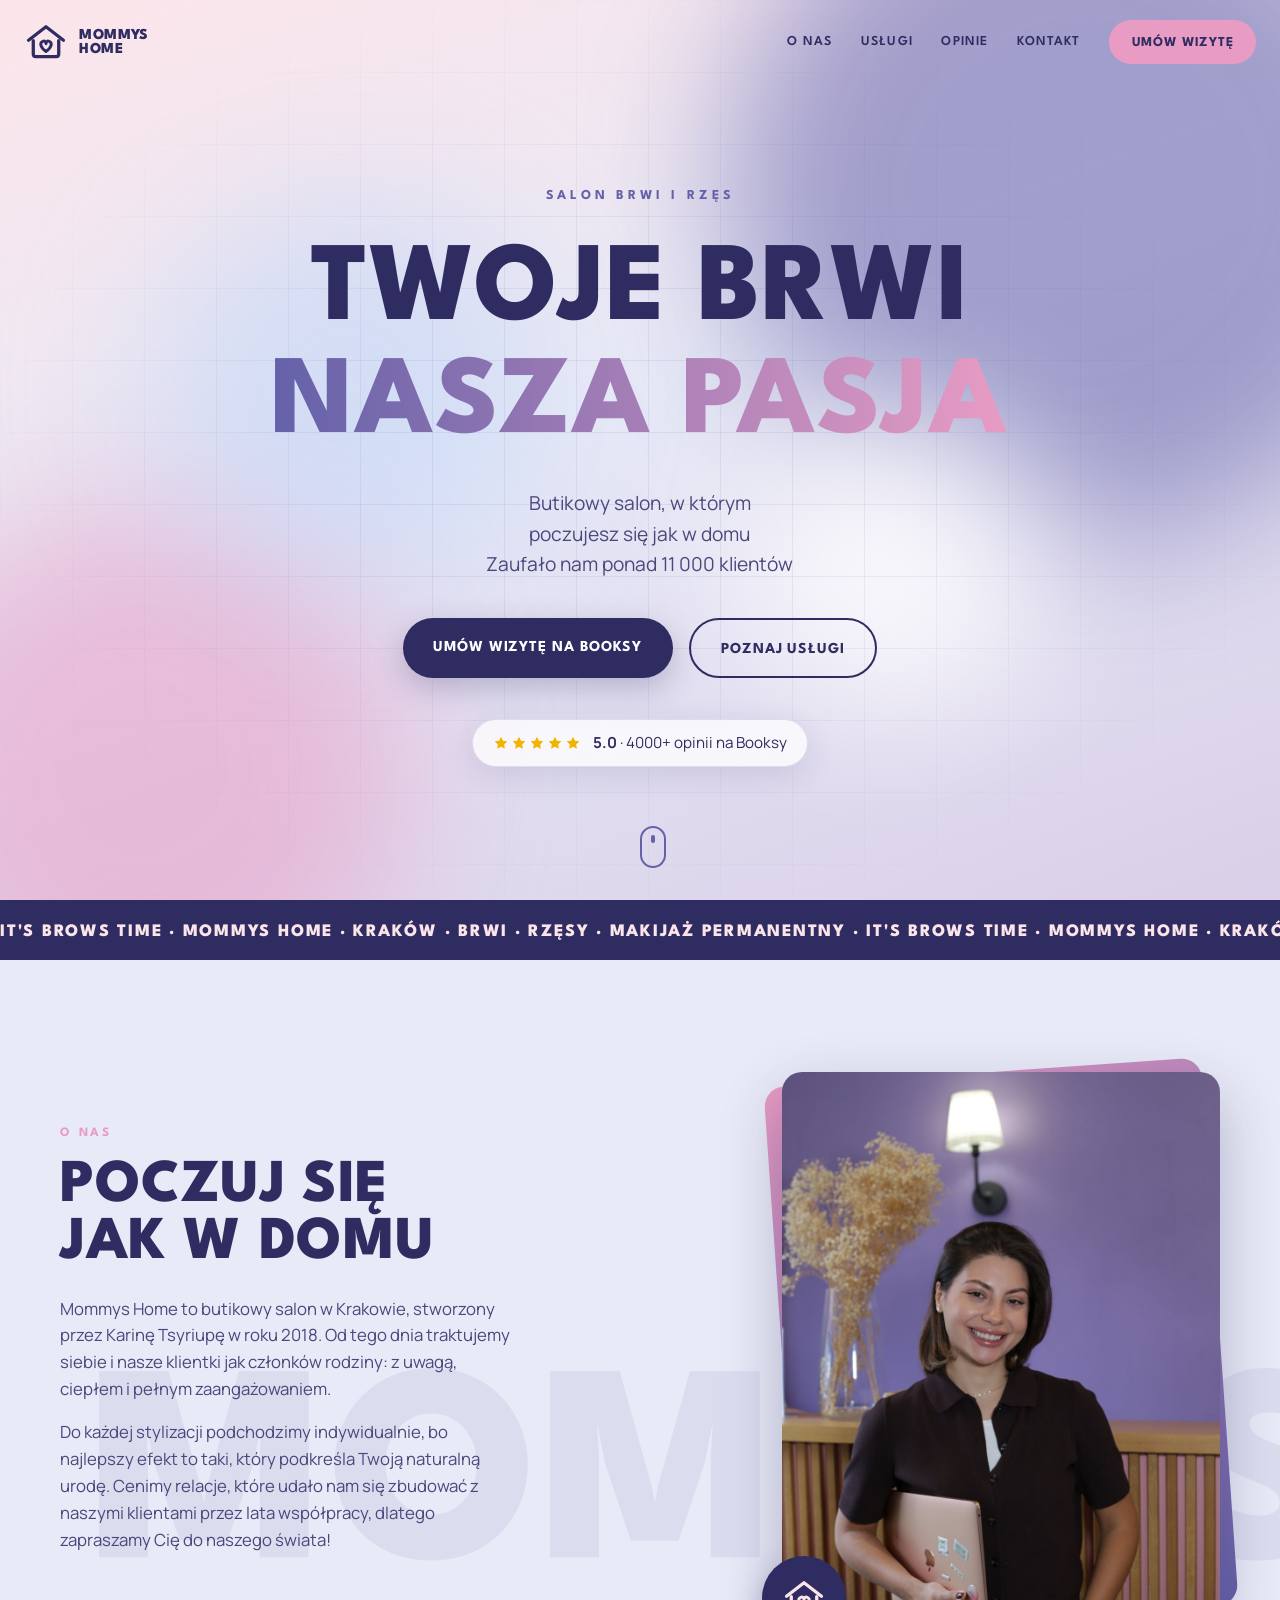
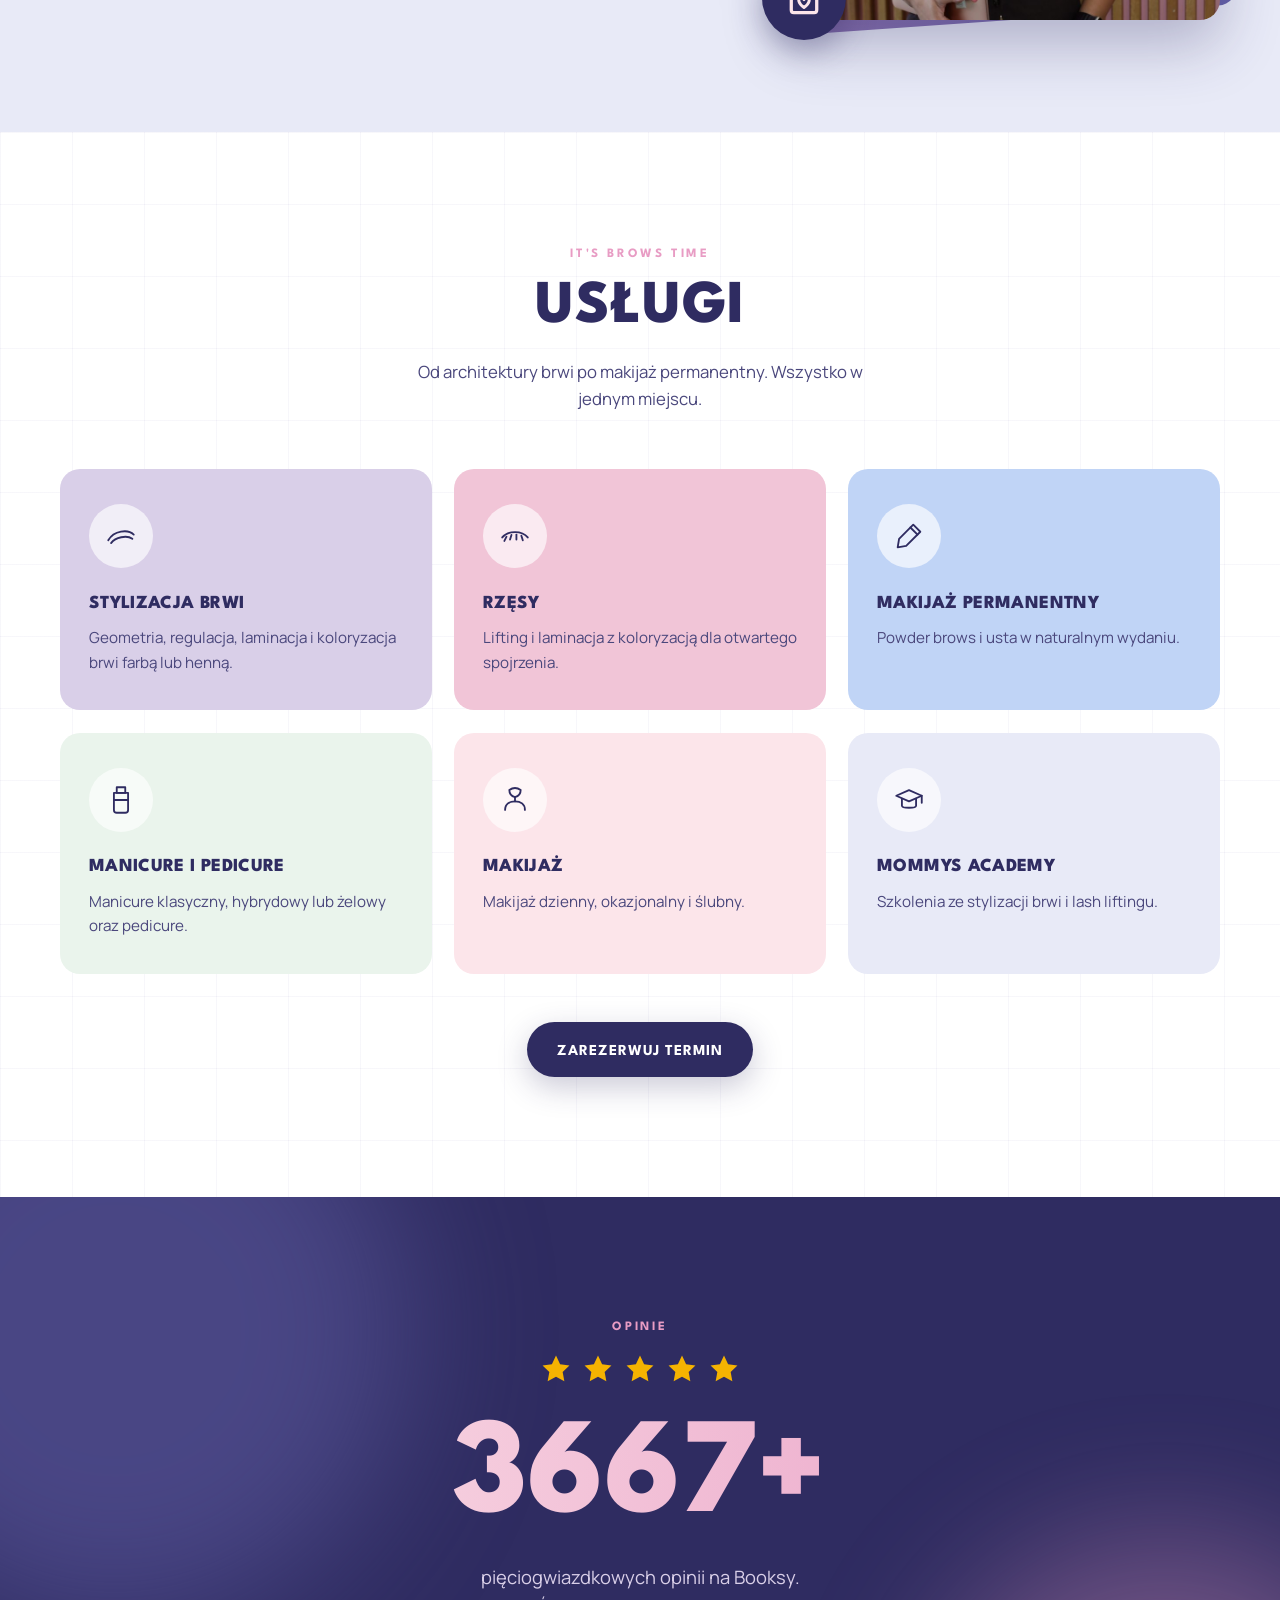
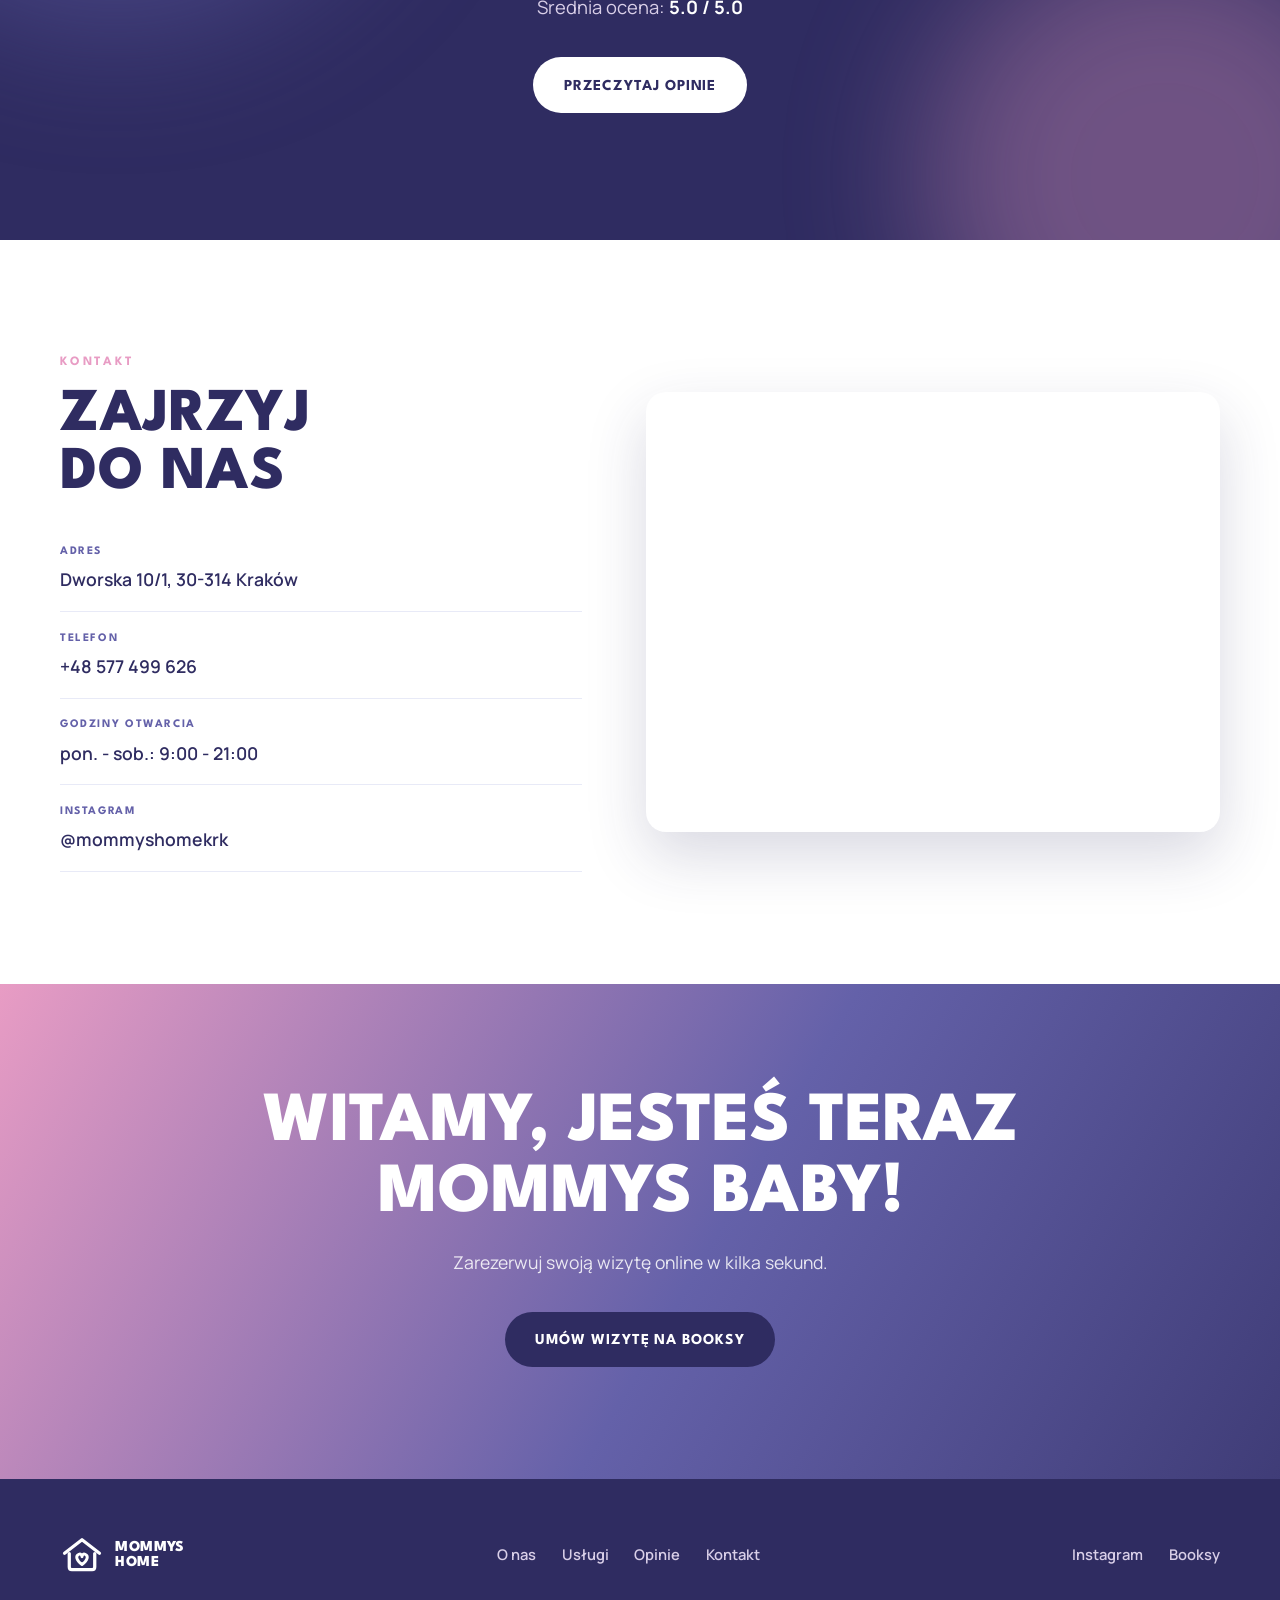
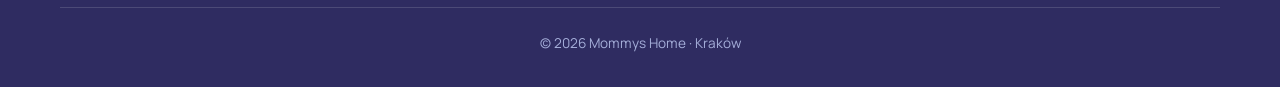
==== commit f736758c: "feat: faster indexing" ====
--- a/index.html
+++ b/index.html
@@ -22,7 +22,7 @@
   <link rel="preconnect" href="https://fonts.gstatic.com" crossorigin>
   <link href="https://fonts.googleapis.com/css2?family=League+Spartan:wght@600;700;800&family=Manrope:wght@400;500;600;700&display=swap" rel="stylesheet">
   <!-- Bump the ?v= value whenever css/style.css or js/main.js change, so browsers fetch the new files instead of a cached copy -->
-  <link rel="stylesheet" href="css/style.css?v=20260925-2">
+  <link rel="stylesheet" href="css/style.css?v=20260925-3">
   <script type="application/ld+json">
   {
     "@context": "https://schema.org",
@@ -34,7 +34,7 @@
         "alternateName": "Mommys Home Kraków",
         "description": "Butikowy salon stylizacji brwi i rzęs w Krakowie: laminacja i koloryzacja brwi, lifting rzęs, makijaż permanentny, manicure i pedicure oraz szkolenia Mommys Academy. Założony w 2018 roku, ponad 11 000 obsłużonych klientów.",
         "url": "https://mommyshomebrwi.com/",
-        "image": "https://mommyshomebrwi.com/images/og.jpg",
+        "image": ["https://mommyshomebrwi.com/images/og.jpg", "https://mommyshomebrwi.com/images/karina.jpg"],
         "logo": "https://mommyshomebrwi.com/favicon.svg",
         "telephone": "+48577499626",
         "foundingDate": "2018",
@@ -385,6 +385,6 @@
 
   <!-- Official Booksy booking widget: renders a hidden button and the booking overlay for business 104316 -->
   <script src="https://booksy.com/widget/code.js?id=104316&amp;country=pl&amp;lang=pl"></script>
-  <script src="js/main.js?v=20260925-2"></script>
+  <script src="js/main.js?v=20260925-3"></script>
 </body>
 </html>
--- a/css/style.css
+++ b/css/style.css
@@ -255,6 +255,23 @@
   appearance: none;
 }
 
+/* iOS Safari only (-webkit-touch-callout exists solely on iOS): a fixed strip
+   along the bottom edge gives Safari's toolbar the brand colour to sample.
+   It sits under the toolbar and the home indicator, below the floating button. */
+@supports (-webkit-touch-callout: none) {
+  body::after {
+    content: "";
+    position: fixed;
+    left: 0;
+    right: 0;
+    bottom: 0;
+    height: max(env(safe-area-inset-bottom, 0px), 4px);
+    background: var(--space-cadet);
+    z-index: 80;
+    pointer-events: none;
+  }
+}
+
 /* ---------- Floating booking button ---------- */
 
 .fab-book {
@@ -1184,14 +1201,21 @@
 
   .nav.menu-open .nav-links { opacity: 1; visibility: visible; }
 
-  /* backdrop-filter on the header would turn the fixed full-screen menu into a
-     header-sized box, so it is switched off while the menu is open. */
+  /* Solid header on phones at all times. iOS 26 Safari ignores theme-color and
+     tints its own bars from the background colour of the fixed element touching
+     the top edge; only an opaque colour gives a reliable result, and it also
+     keeps the header readable behind translucent in-app browser bars. */
+  .nav,
+  .nav.scrolled,
   .nav.menu-open {
-    background: transparent;
+    background: var(--space-cadet);
     box-shadow: none;
     backdrop-filter: none;
     -webkit-backdrop-filter: none;
   }
+
+  .nav .nav-logo { color: #fff; }
+  .nav .nav-burger span { background: #fff; }
 
   .nav-links a:not(.btn) { color: #fff; font-size: 1.3rem; }
   .nav.menu-open .nav-logo { color: #fff; position: relative; z-index: 110; }
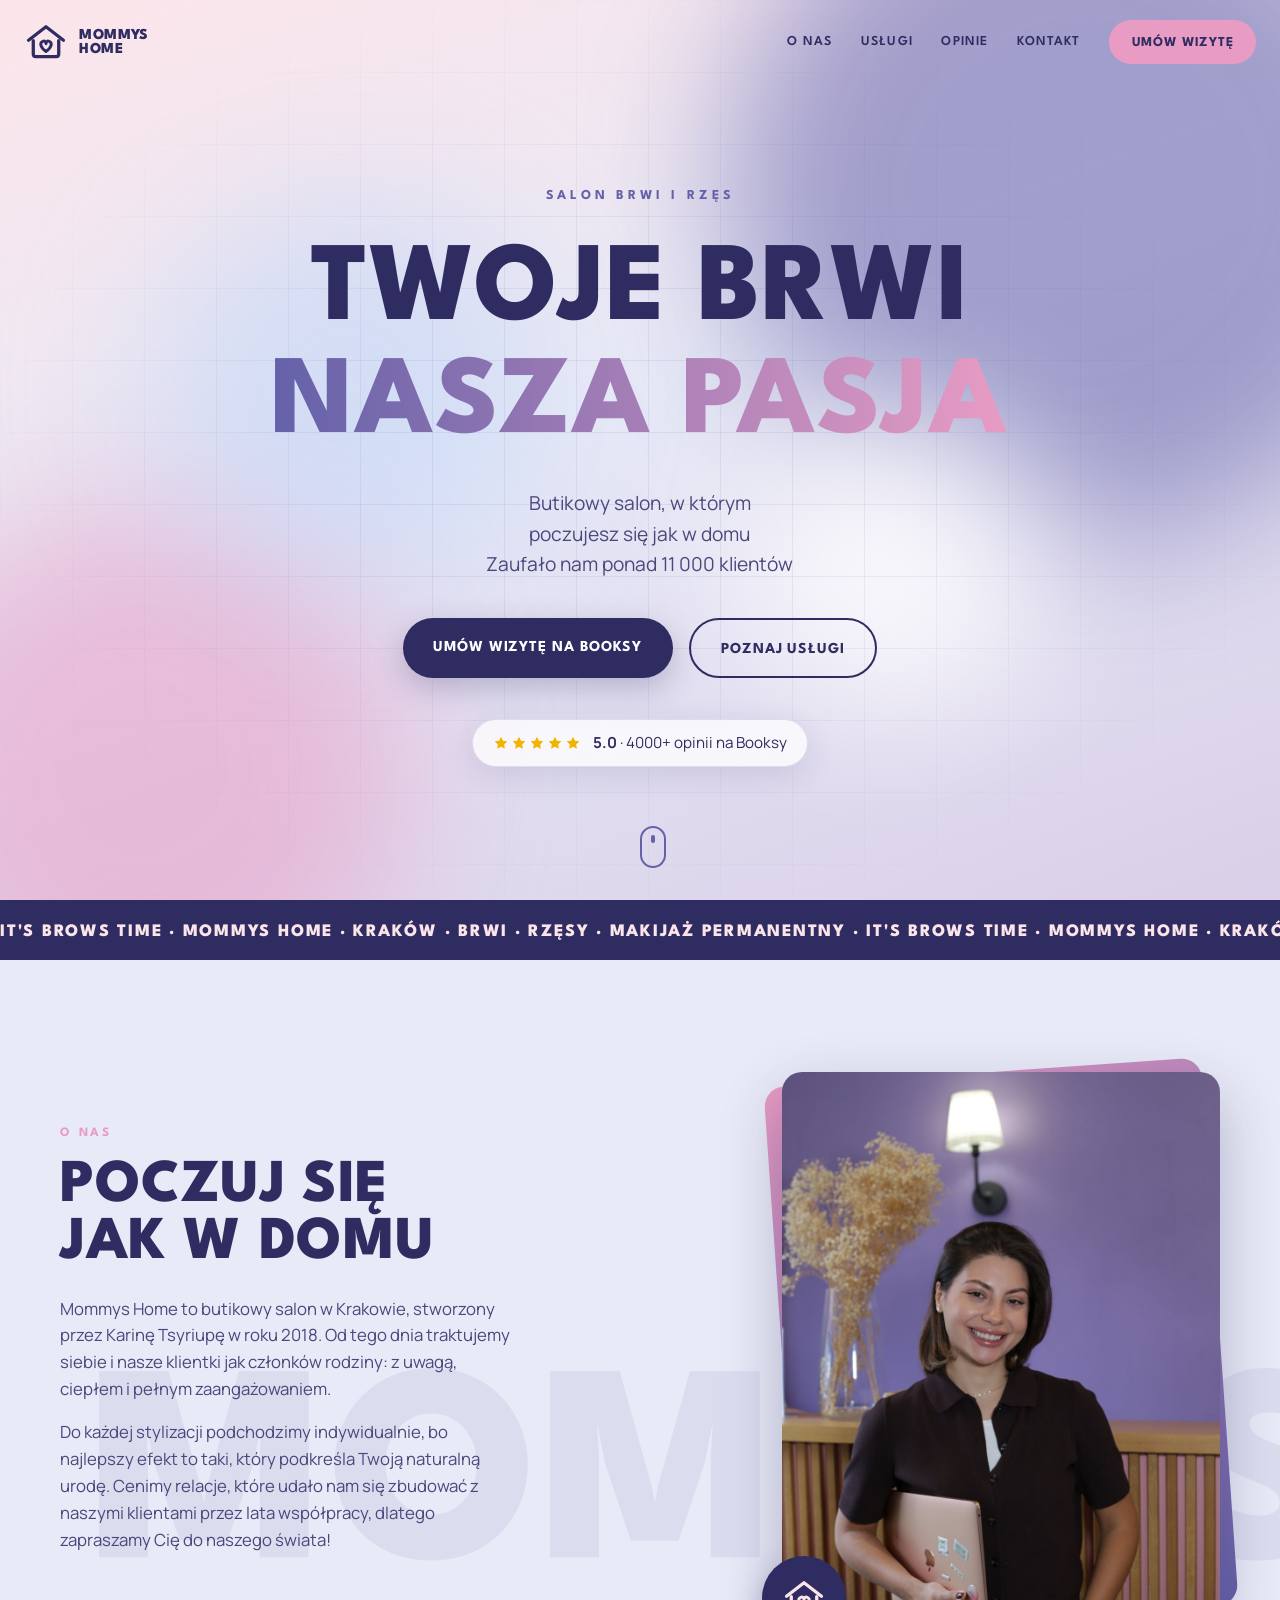
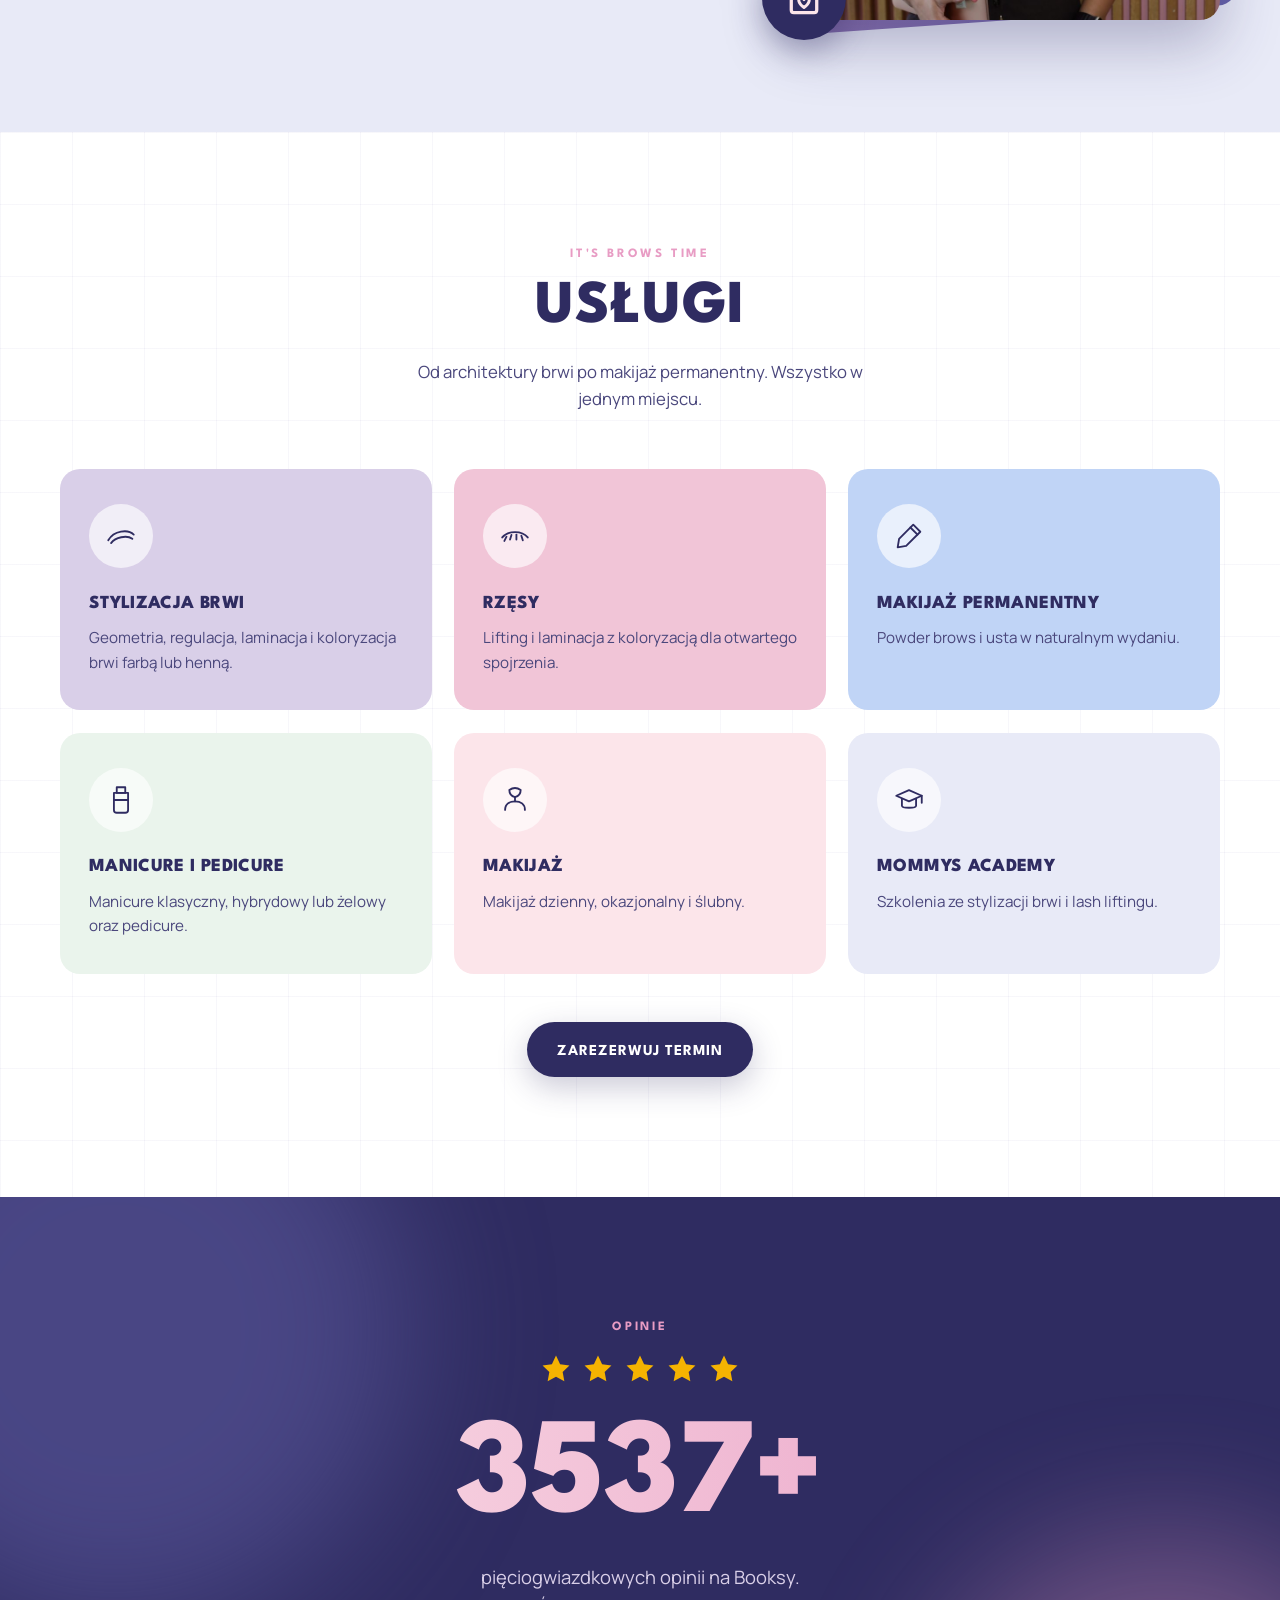
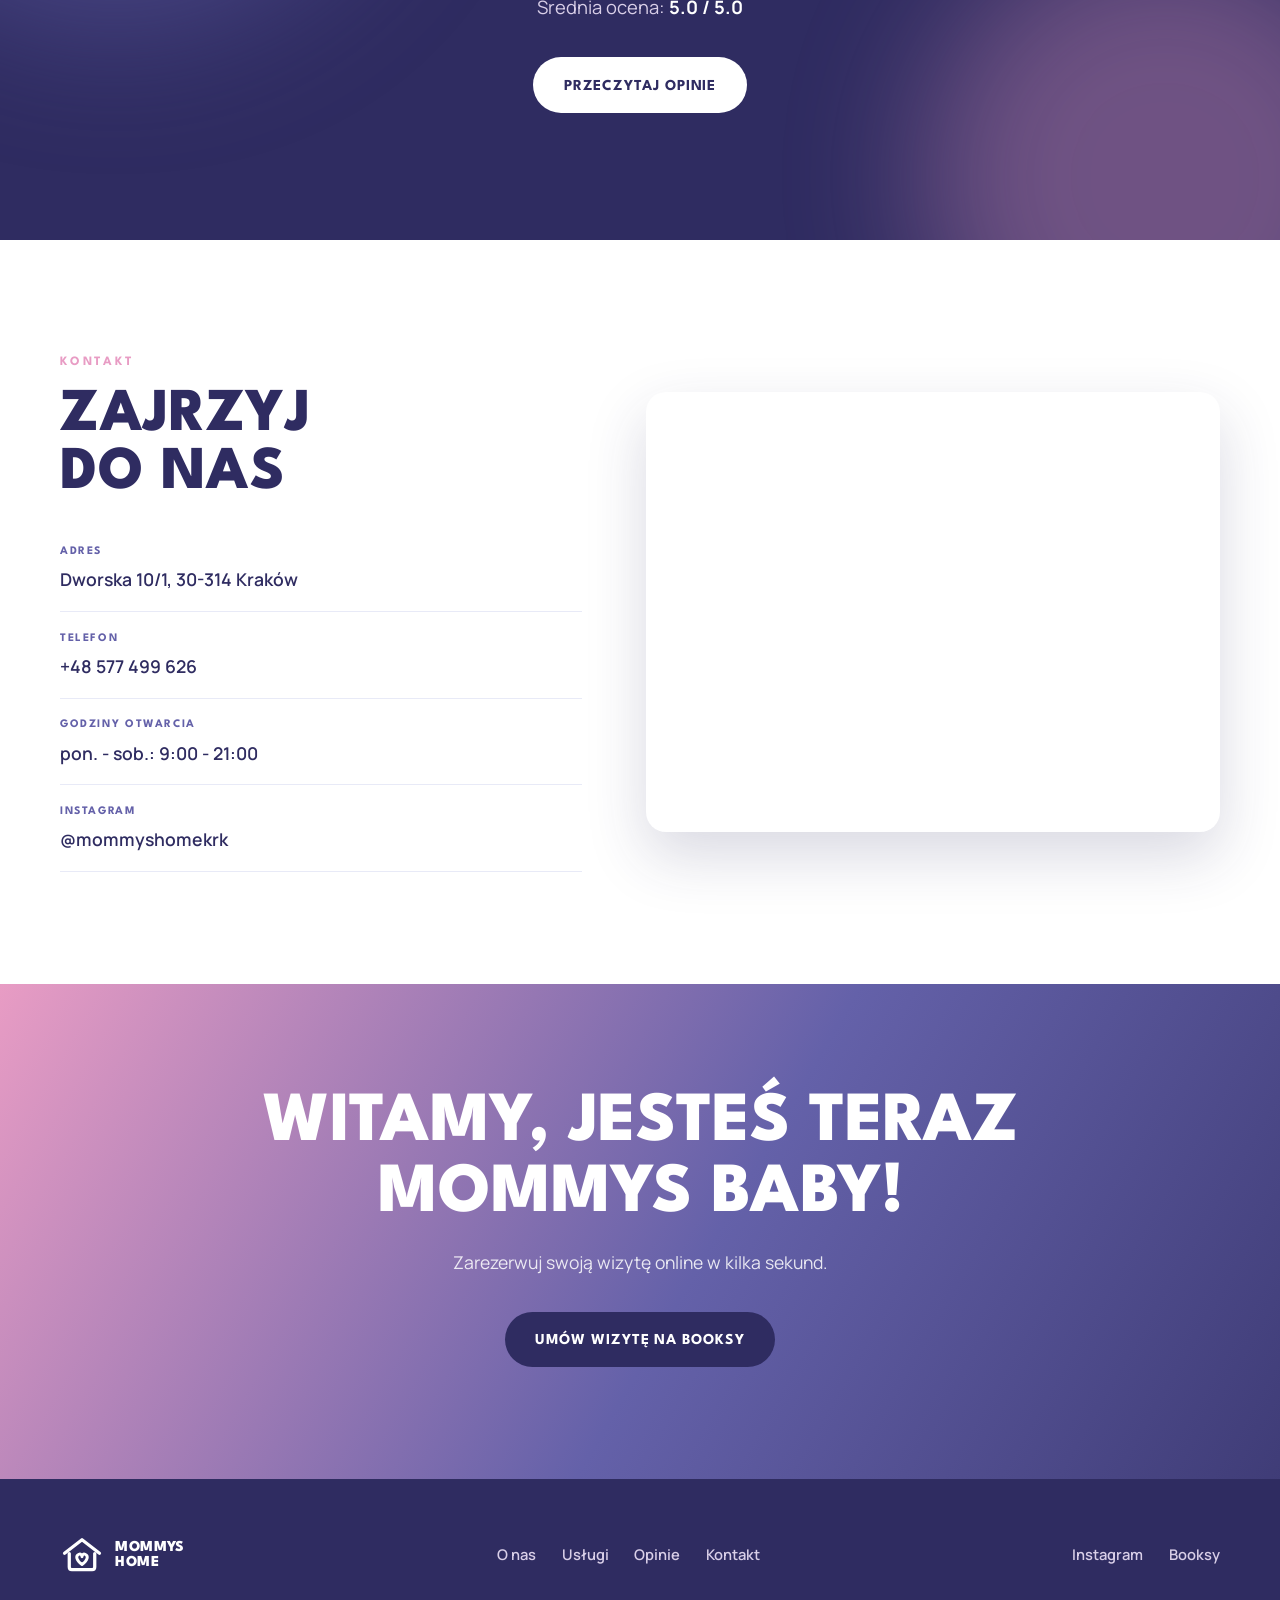
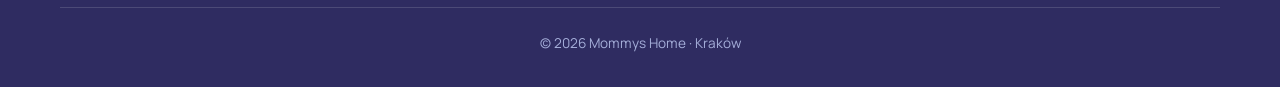
==== commit 07ce899e: "fix bottom color" ====
--- a/index.html
+++ b/index.html
@@ -22,7 +22,7 @@
   <link rel="preconnect" href="https://fonts.gstatic.com" crossorigin>
   <link href="https://fonts.googleapis.com/css2?family=League+Spartan:wght@600;700;800&family=Manrope:wght@400;500;600;700&display=swap" rel="stylesheet">
   <!-- Bump the ?v= value whenever css/style.css or js/main.js change, so browsers fetch the new files instead of a cached copy -->
-  <link rel="stylesheet" href="css/style.css?v=20260925-3">
+  <link rel="stylesheet" href="css/style.css?v=20260925-4">
   <script type="application/ld+json">
   {
     "@context": "https://schema.org",
@@ -369,6 +369,9 @@
     </svg>
   </a>
 
+  <!-- iOS only: gives Safari's bottom toolbar the brand colour to sample (see .ios-edge in the CSS) -->
+  <div class="ios-edge" aria-hidden="true"></div>
+
   <!-- Mobile booking choice: open the Booksy app (Profile Link) or book in the on-page widget -->
   <div class="book-sheet" id="bookSheet" hidden>
     <div class="book-sheet-backdrop" data-sheet-close></div>
@@ -385,6 +388,6 @@
 
   <!-- Official Booksy booking widget: renders a hidden button and the booking overlay for business 104316 -->
   <script src="https://booksy.com/widget/code.js?id=104316&amp;country=pl&amp;lang=pl"></script>
-  <script src="js/main.js?v=20260925-3"></script>
+  <script src="js/main.js?v=20260925-4"></script>
 </body>
 </html>
--- a/css/style.css
+++ b/css/style.css
@@ -255,20 +255,26 @@
   appearance: none;
 }
 
-/* iOS Safari only (-webkit-touch-callout exists solely on iOS): a fixed strip
-   along the bottom edge gives Safari's toolbar the brand colour to sample.
-   It sits under the toolbar and the home indicator, below the floating button. */
+/* iOS Safari tints its bottom toolbar from a real fixed element (pseudo-elements
+   are ignored) that is at least 80% wide, at least 3px tall and touches the
+   bottom edge; it must carry a plain background-color. The element sits mostly
+   below the edge so only a sliver shows, merging with the toolbar colour.
+   Rendered on iOS phones only (-webkit-touch-callout exists solely on iOS). */
+.ios-edge {
+  display: none;
+  position: fixed;
+  left: 0;
+  bottom: -8px;
+  width: 100%;
+  min-height: 12px;
+  background-color: var(--space-cadet);
+  z-index: 80;
+  pointer-events: none;
+}
+
 @supports (-webkit-touch-callout: none) {
-  body::after {
-    content: "";
-    position: fixed;
-    left: 0;
-    right: 0;
-    bottom: 0;
-    height: max(env(safe-area-inset-bottom, 0px), 4px);
-    background: var(--space-cadet);
-    z-index: 80;
-    pointer-events: none;
+  @media (max-width: 720px) {
+    .ios-edge { display: block; }
   }
 }
 
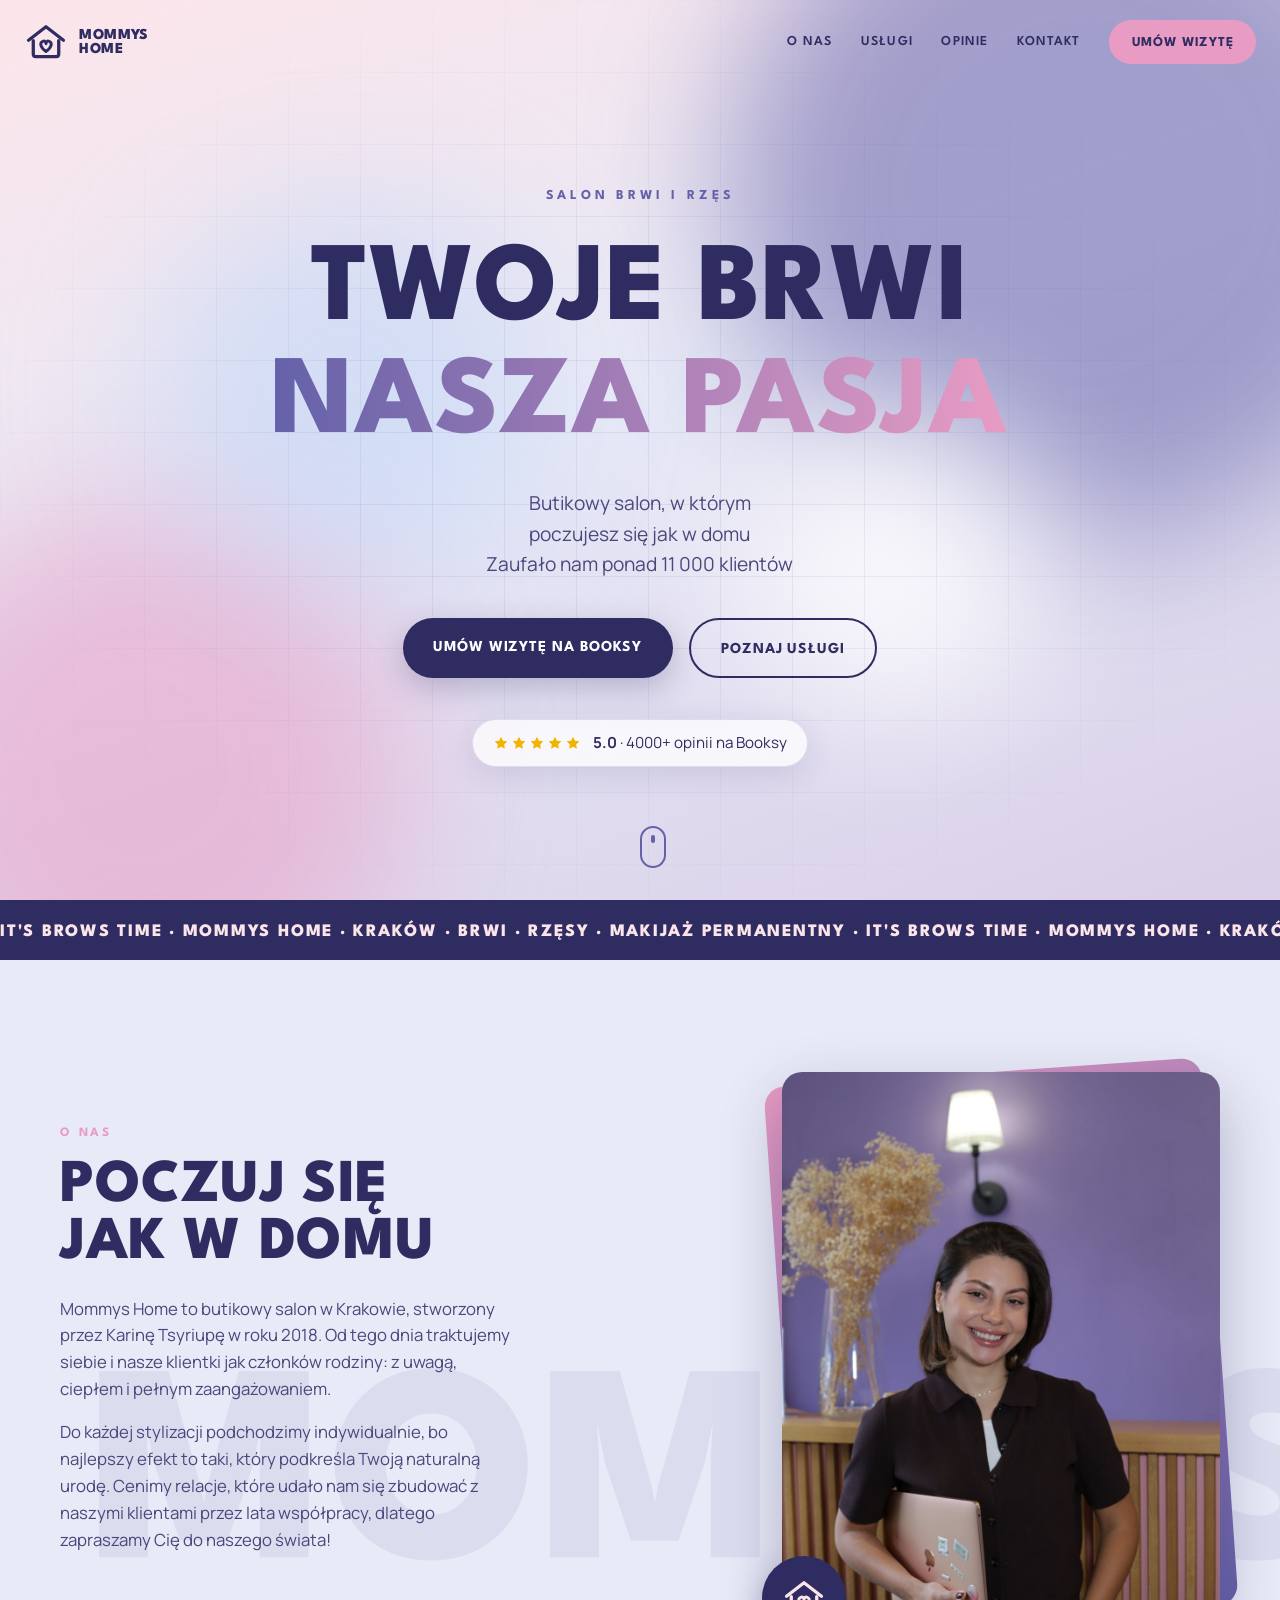
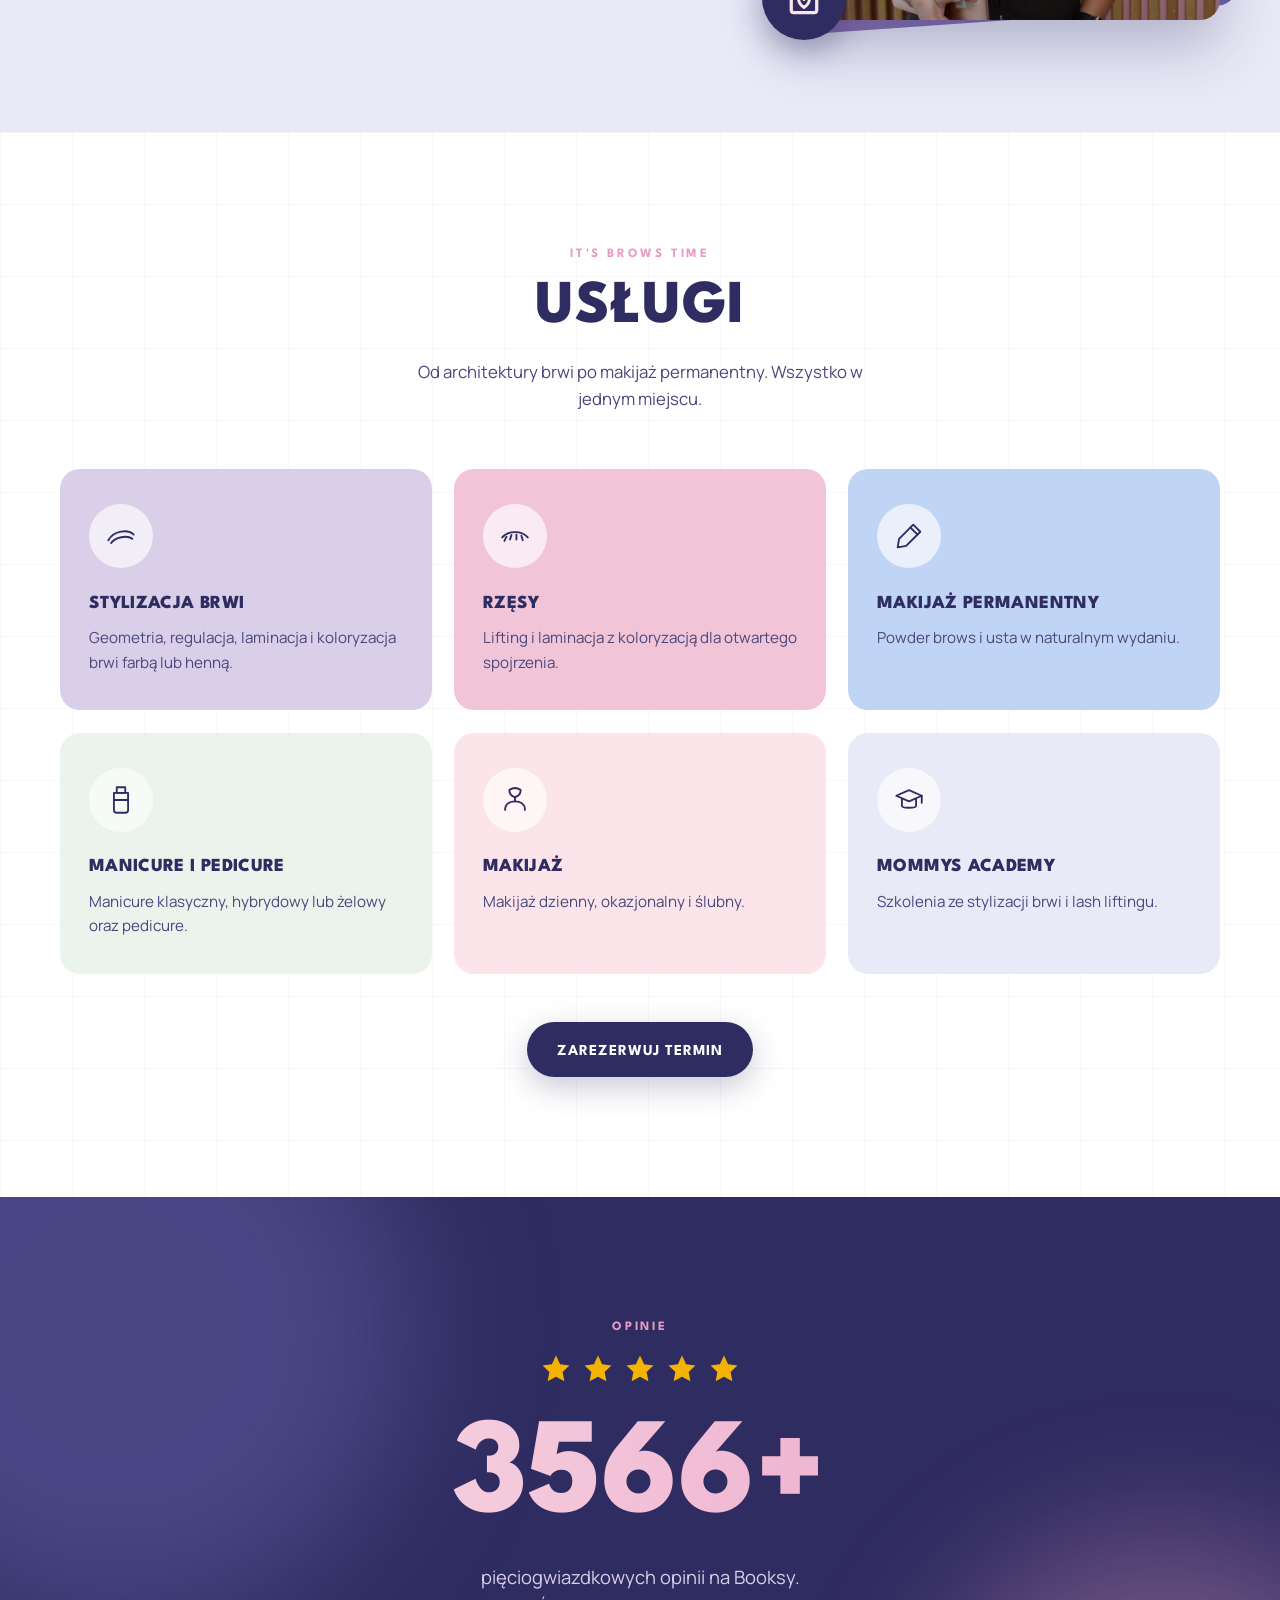
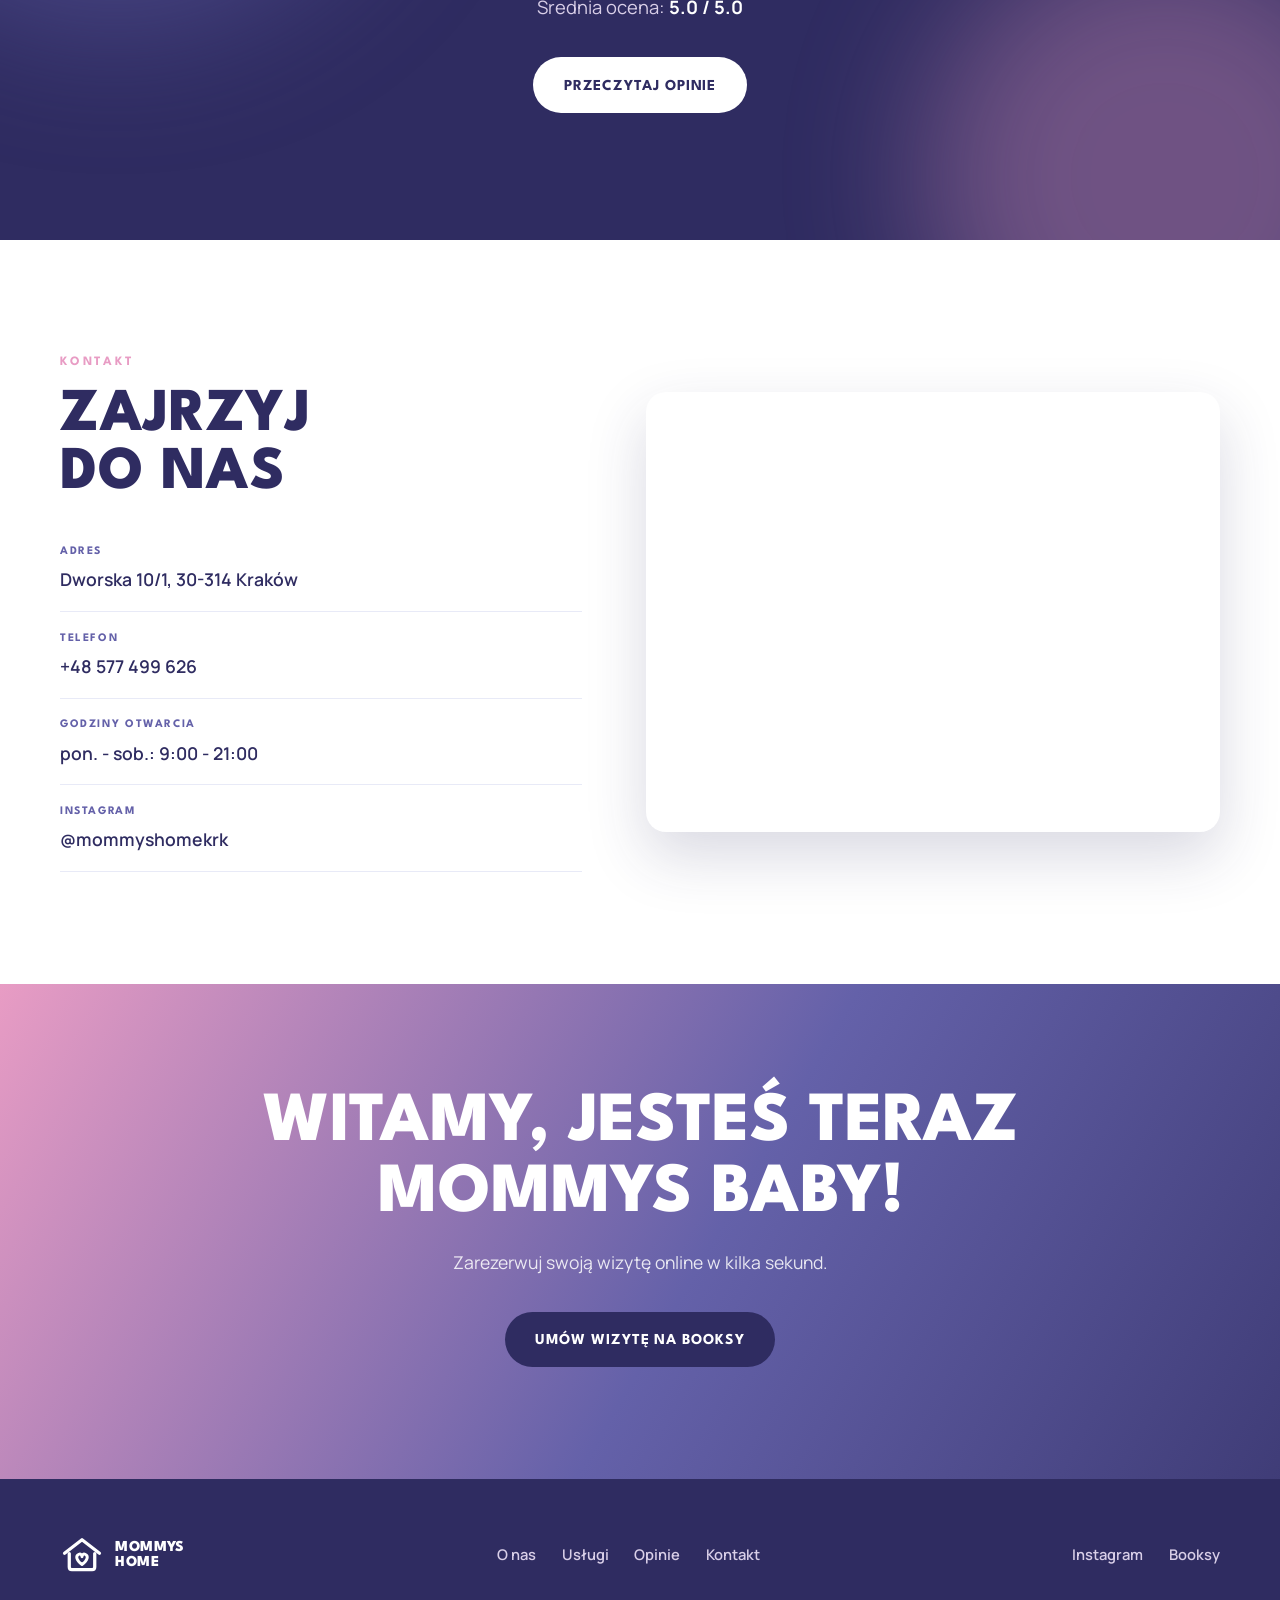
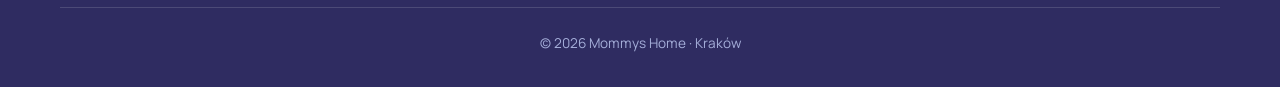
==== commit 45b25686: "mobile top bar changes" ====
--- a/index.html
+++ b/index.html
@@ -22,7 +22,7 @@
   <link rel="preconnect" href="https://fonts.gstatic.com" crossorigin>
   <link href="https://fonts.googleapis.com/css2?family=League+Spartan:wght@600;700;800&family=Manrope:wght@400;500;600;700&display=swap" rel="stylesheet">
   <!-- Bump the ?v= value whenever css/style.css or js/main.js change, so browsers fetch the new files instead of a cached copy -->
-  <link rel="stylesheet" href="css/style.css?v=20260925-4">
+  <link rel="stylesheet" href="css/style.css?v=20260925-6">
   <script type="application/ld+json">
   {
     "@context": "https://schema.org",
@@ -369,9 +369,6 @@
     </svg>
   </a>
 
-  <!-- iOS only: gives Safari's bottom toolbar the brand colour to sample (see .ios-edge in the CSS) -->
-  <div class="ios-edge" aria-hidden="true"></div>
-
   <!-- Mobile booking choice: open the Booksy app (Profile Link) or book in the on-page widget -->
   <div class="book-sheet" id="bookSheet" hidden>
     <div class="book-sheet-backdrop" data-sheet-close></div>
@@ -388,6 +385,6 @@
 
   <!-- Official Booksy booking widget: renders a hidden button and the booking overlay for business 104316 -->
   <script src="https://booksy.com/widget/code.js?id=104316&amp;country=pl&amp;lang=pl"></script>
-  <script src="js/main.js?v=20260925-4"></script>
+  <script src="js/main.js?v=20260925-6"></script>
 </body>
 </html>
--- a/css/style.css
+++ b/css/style.css
@@ -255,29 +255,6 @@
   appearance: none;
 }
 
-/* iOS Safari tints its bottom toolbar from a real fixed element (pseudo-elements
-   are ignored) that is at least 80% wide, at least 3px tall and touches the
-   bottom edge; it must carry a plain background-color. The element sits mostly
-   below the edge so only a sliver shows, merging with the toolbar colour.
-   Rendered on iOS phones only (-webkit-touch-callout exists solely on iOS). */
-.ios-edge {
-  display: none;
-  position: fixed;
-  left: 0;
-  bottom: -8px;
-  width: 100%;
-  min-height: 12px;
-  background-color: var(--space-cadet);
-  z-index: 80;
-  pointer-events: none;
-}
-
-@supports (-webkit-touch-callout: none) {
-  @media (max-width: 720px) {
-    .ios-edge { display: block; }
-  }
-}
-
 /* ---------- Floating booking button ---------- */
 
 .fab-book {
@@ -354,12 +331,7 @@
   .fab-book svg { width: 31px; height: 31px; }
 }
 
-/* The canvas colour is what iOS Safari paints behind the status bar and its
-   toolbar, and what shows when the page over-scrolls, so it matches the header. */
-html {
-  scroll-behavior: smooth;
-  background: var(--space-cadet);
-}
+html { scroll-behavior: smooth; }
 
 body {
   font-family: var(--font-body);
@@ -1191,7 +1163,10 @@
 }
 
 @media (max-width: 720px) {
-  :root { --nav-h: 72px; }
+  :root { --nav-h: 64px; }
+
+  .nav-sygnet { width: 38px; height: 34px; }
+  .nav-wordmark { font-size: 0.88rem; }
 
   .nav-links {
     position: fixed;
@@ -1207,21 +1182,45 @@
 
   .nav.menu-open .nav-links { opacity: 1; visibility: visible; }
 
-  /* Solid header on phones at all times. iOS 26 Safari ignores theme-color and
-     tints its own bars from the background colour of the fixed element touching
-     the top edge; only an opaque colour gives a reliable result, and it also
-     keeps the header readable behind translucent in-app browser bars. */
-  .nav,
-  .nav.scrolled,
+  /* Phones: transparent full-width header over the hero; once scrolled it
+     detaches into a floating rounded glass pill (like the booking button),
+     inset from the edges and the top, so page content is meant to pass
+     behind and above it. */
+  .nav {
+    transition: background 0.4s ease, box-shadow 0.4s ease,
+      top 0.45s var(--ease), left 0.45s var(--ease), right 0.45s var(--ease),
+      padding 0.45s var(--ease), border-radius 0.45s var(--ease);
+  }
+
+  .nav-inner {
+    width: 100%;
+    padding: 0 1.5rem;
+    transition: height 0.45s var(--ease), padding 0.45s var(--ease);
+  }
+
+  .nav.scrolled {
+    top: calc(10px + env(safe-area-inset-top, 0px));
+    left: 12px;
+    right: 12px;
+    padding-top: 0;
+    border-radius: 999px;
+    background: rgba(47, 44, 97, 0.86);
+    box-shadow: 0 12px 32px rgba(47, 44, 97, 0.3), 0 2px 6px rgba(47, 44, 97, 0.15);
+  }
+
+  .nav.scrolled .nav-inner {
+    height: 56px;
+    padding: 0 10px 0 16px;
+  }
+
+  /* A blur on the header would shrink the fixed full-screen menu to the header's
+     size, so blur and background are dropped while the menu is open. */
   .nav.menu-open {
-    background: var(--space-cadet);
+    background: transparent;
     box-shadow: none;
     backdrop-filter: none;
     -webkit-backdrop-filter: none;
   }
-
-  .nav .nav-logo { color: #fff; }
-  .nav .nav-burger span { background: #fff; }
 
   .nav-links a:not(.btn) { color: #fff; font-size: 1.3rem; }
   .nav.menu-open .nav-logo { color: #fff; position: relative; z-index: 110; }
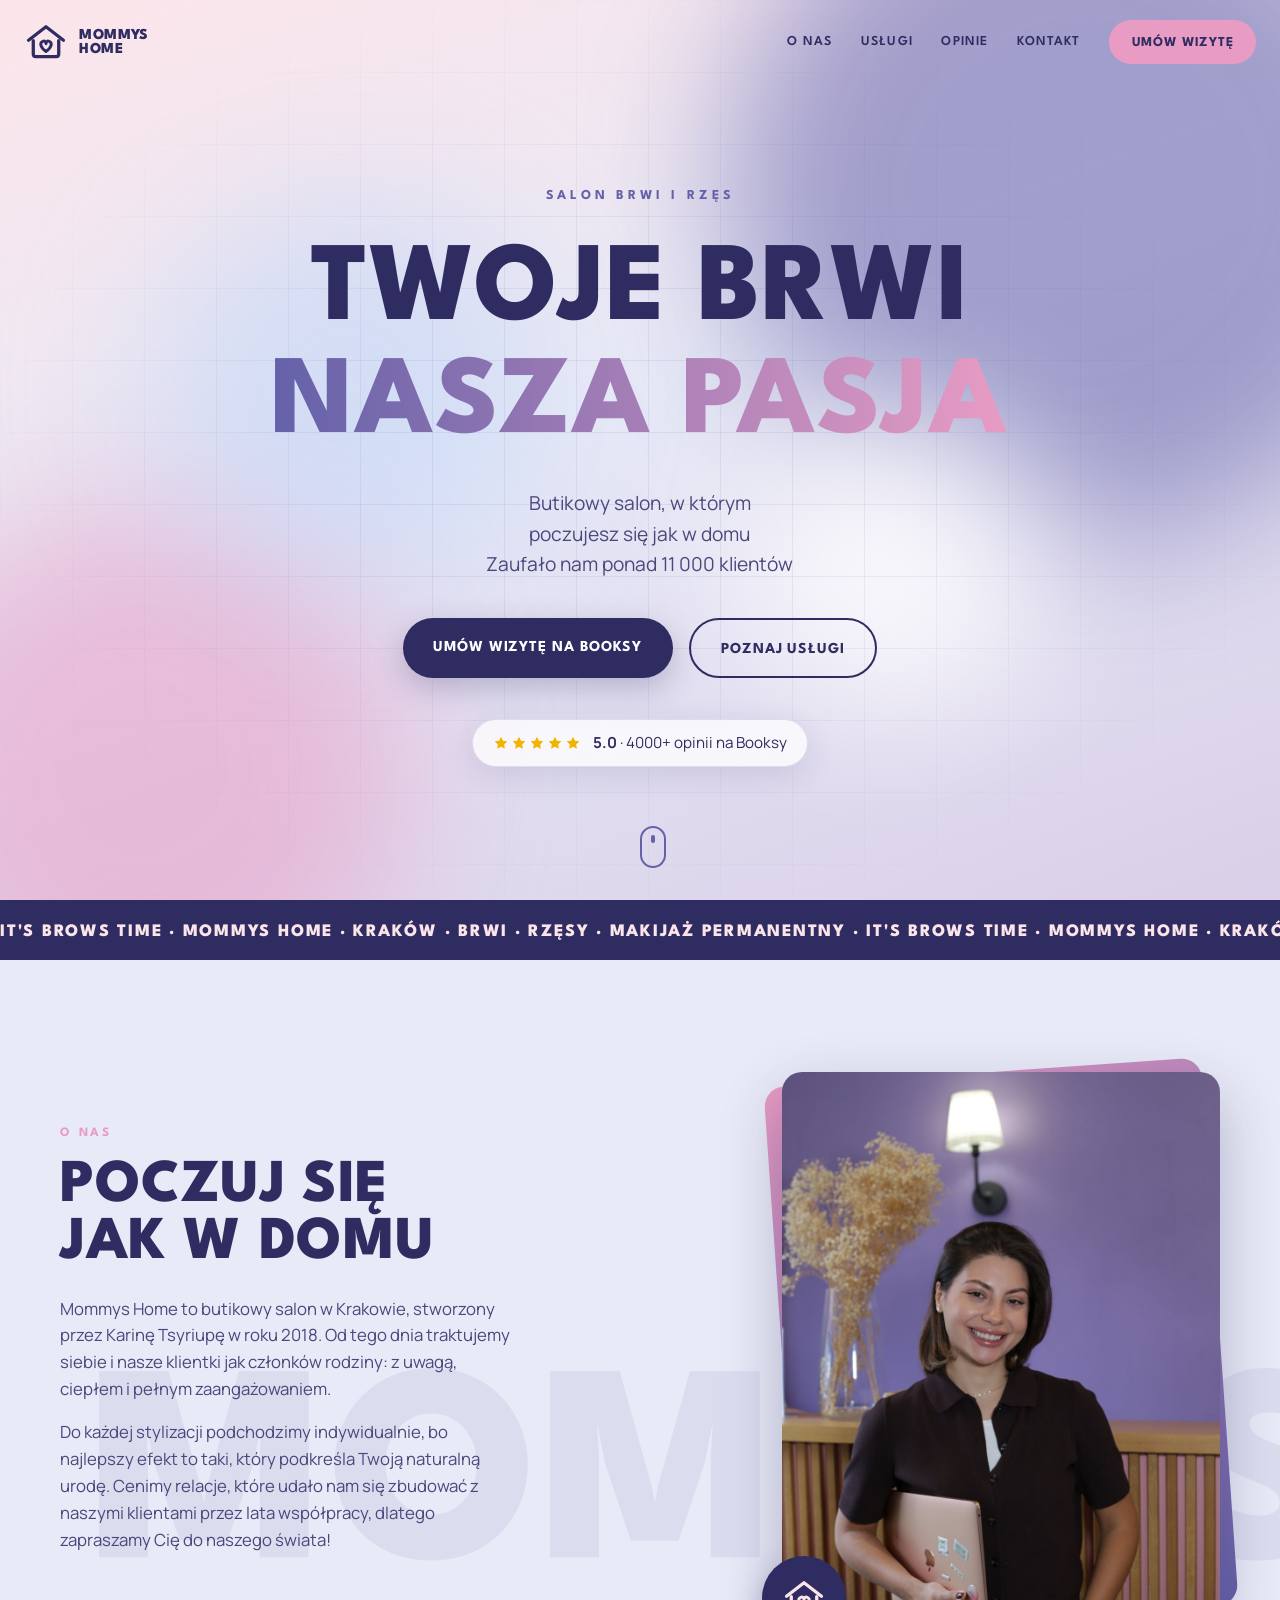
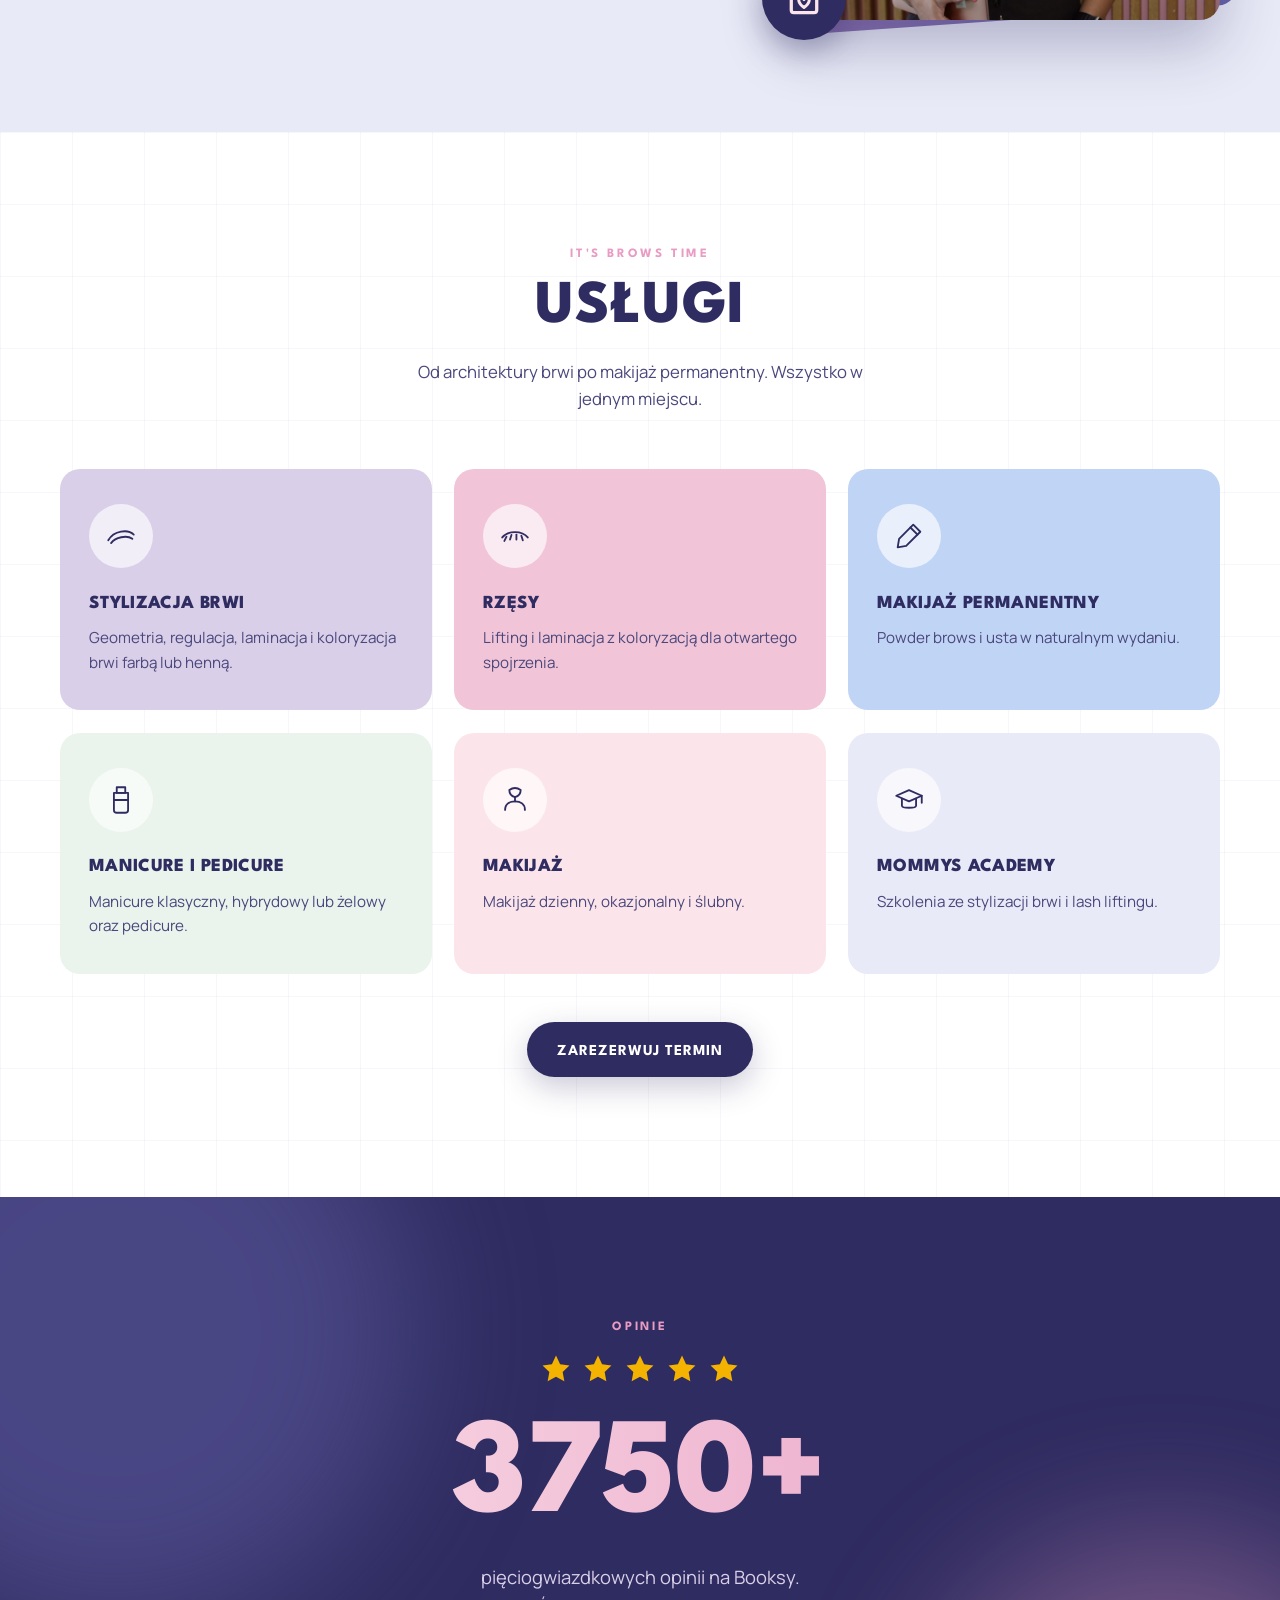
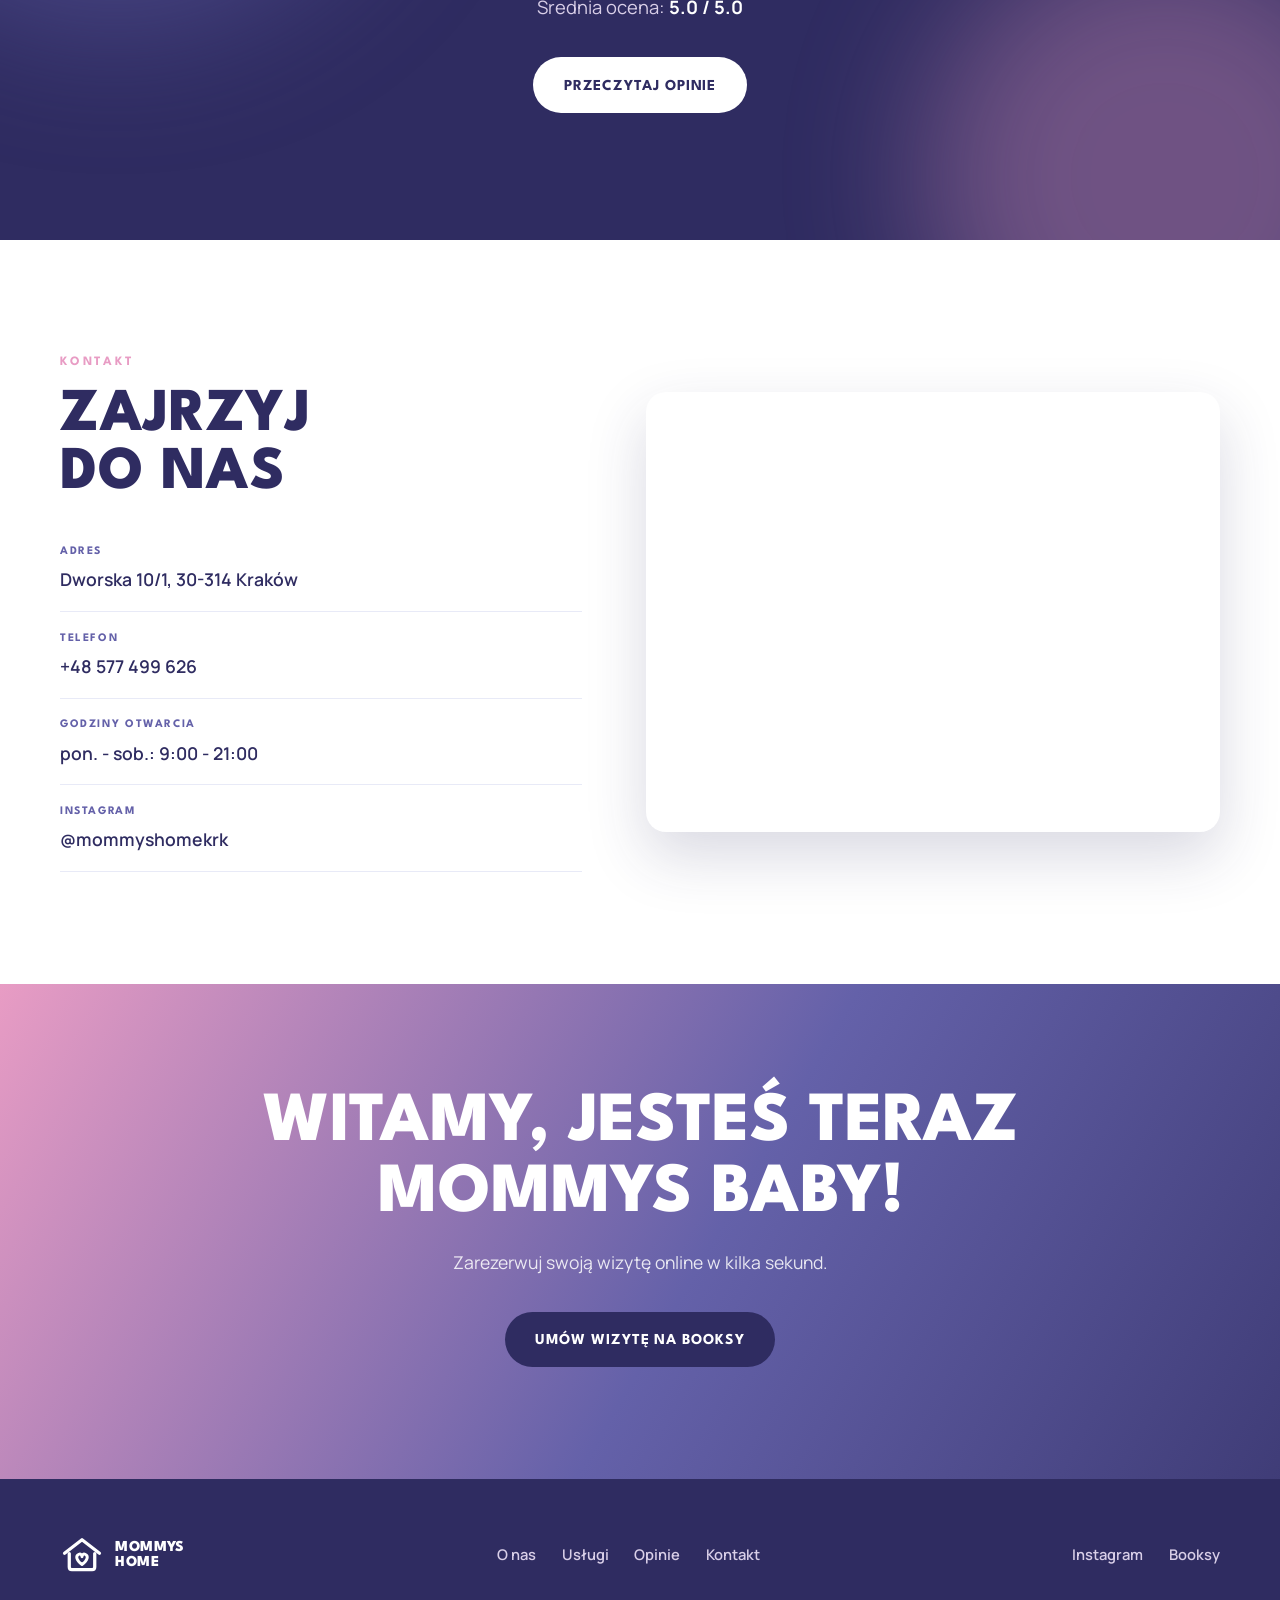
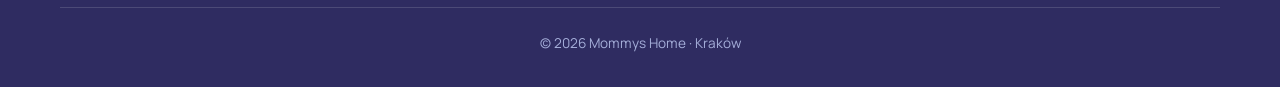
==== commit c0731dba: "sync" ====
--- a/index.html
+++ b/index.html
@@ -3,9 +3,9 @@
 <head>
   <meta charset="UTF-8">
   <meta name="viewport" content="width=device-width, initial-scale=1.0, viewport-fit=cover">
-  <title>Mommys Home | Stylizacja brwi i rzęs, Kraków</title>
-  <meta name="description" content="Mommys Home to butikowy salon stylizacji brwi i rzęs w Krakowie. Laminacja brwi, lifting rzęs, makijaż permanentny i manicure. 5.0 na Booksy, ponad 4000 opinii. Umów wizytę online.">
-  <meta property="og:title" content="Mommys Home | Stylizacja brwi i rzęs, Kraków">
+  <title>Stylizacja brwi i rzęs Kraków | Mommys Home</title>
+  <meta name="description" content="Mommys Home, salon brwi i rzęs w Krakowie (Dworska 10/1): laminacja, regulacja i koloryzacja brwi, lifting rzęs, makijaż permanentny. 5.0 na Booksy, 4000+ opinii. Umów wizytę online.">
+  <meta property="og:title" content="Stylizacja brwi i rzęs Kraków | Mommys Home">
   <meta property="og:description" content="Butikowy salon brwi i rzęs w Krakowie. 5.0 na Booksy, ponad 4000 opinii. Umów wizytę online.">
   <meta property="og:type" content="website">
   <meta property="og:locale" content="pl_PL">
@@ -115,6 +115,16 @@
 </head>
 <body>
 
+  <!-- Canonical host: www and the old pages.dev address go to the bare domain -->
+  <script>
+    (function () {
+      var h = window.location.hostname;
+      if (h === "www.mommyshomebrwi.com" || /\.pages\.dev$/.test(h)) {
+        window.location.replace("https://mommyshomebrwi.com" + window.location.pathname + window.location.search + window.location.hash);
+      }
+    })();
+  </script>
+
   <!-- Shared SVG symbols -->
   <svg xmlns="http://www.w3.org/2000/svg" width="0" height="0" class="svg-defs" aria-hidden="true">
     <defs>
@@ -169,11 +179,11 @@
       </div>
       <div class="hero-grid" aria-hidden="true"></div>
       <div class="hero-content">
-        <p class="hero-eyebrow anim-load anim-1">Salon brwi i rzęs</p>
-        <h1 class="hero-title">
+        <h1 class="hero-eyebrow anim-load anim-1">Salon brwi i rzęs</h1>
+        <p class="hero-title">
           <span class="line"><span class="line-inner anim-load anim-2">Twoje brwi</span></span>
           <span class="line"><span class="line-inner anim-load anim-3">Nasza pasja</span></span>
-        </h1>
+        </p>
         <p class="hero-sub anim-load anim-4"><span class="sub-line">Butikowy salon, w&nbsp;którym poczujesz się jak w&nbsp;domu</span><span class="sub-line">Zaufało nam ponad 11&nbsp;000 klientów</span></p>
         <div class="hero-cta anim-load anim-5">
           <a class="btn btn-primary" href="https://booksy.com/pl-pl/104316_mommys-home_salon-kosmetyczny_8820_krakow" target="_blank" rel="noopener" data-booksy="book">Umów wizytę na Booksy</a>
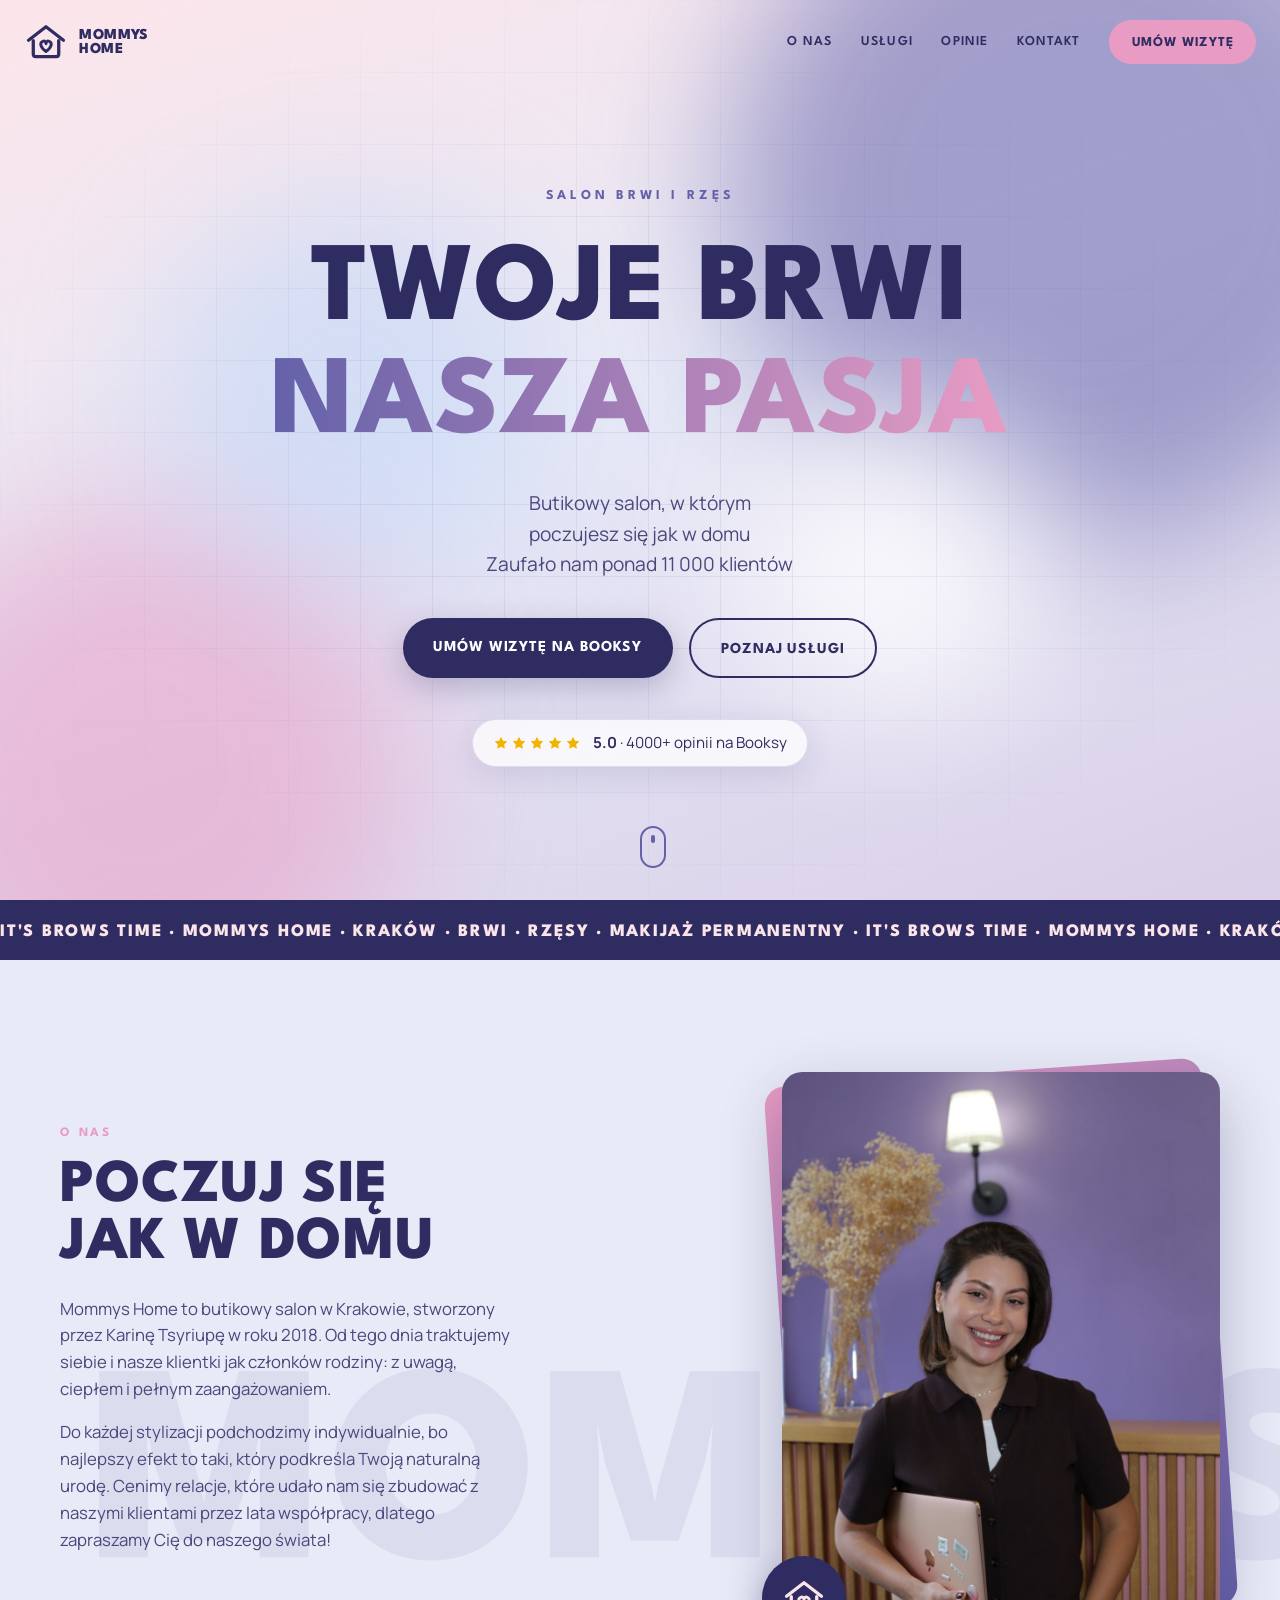
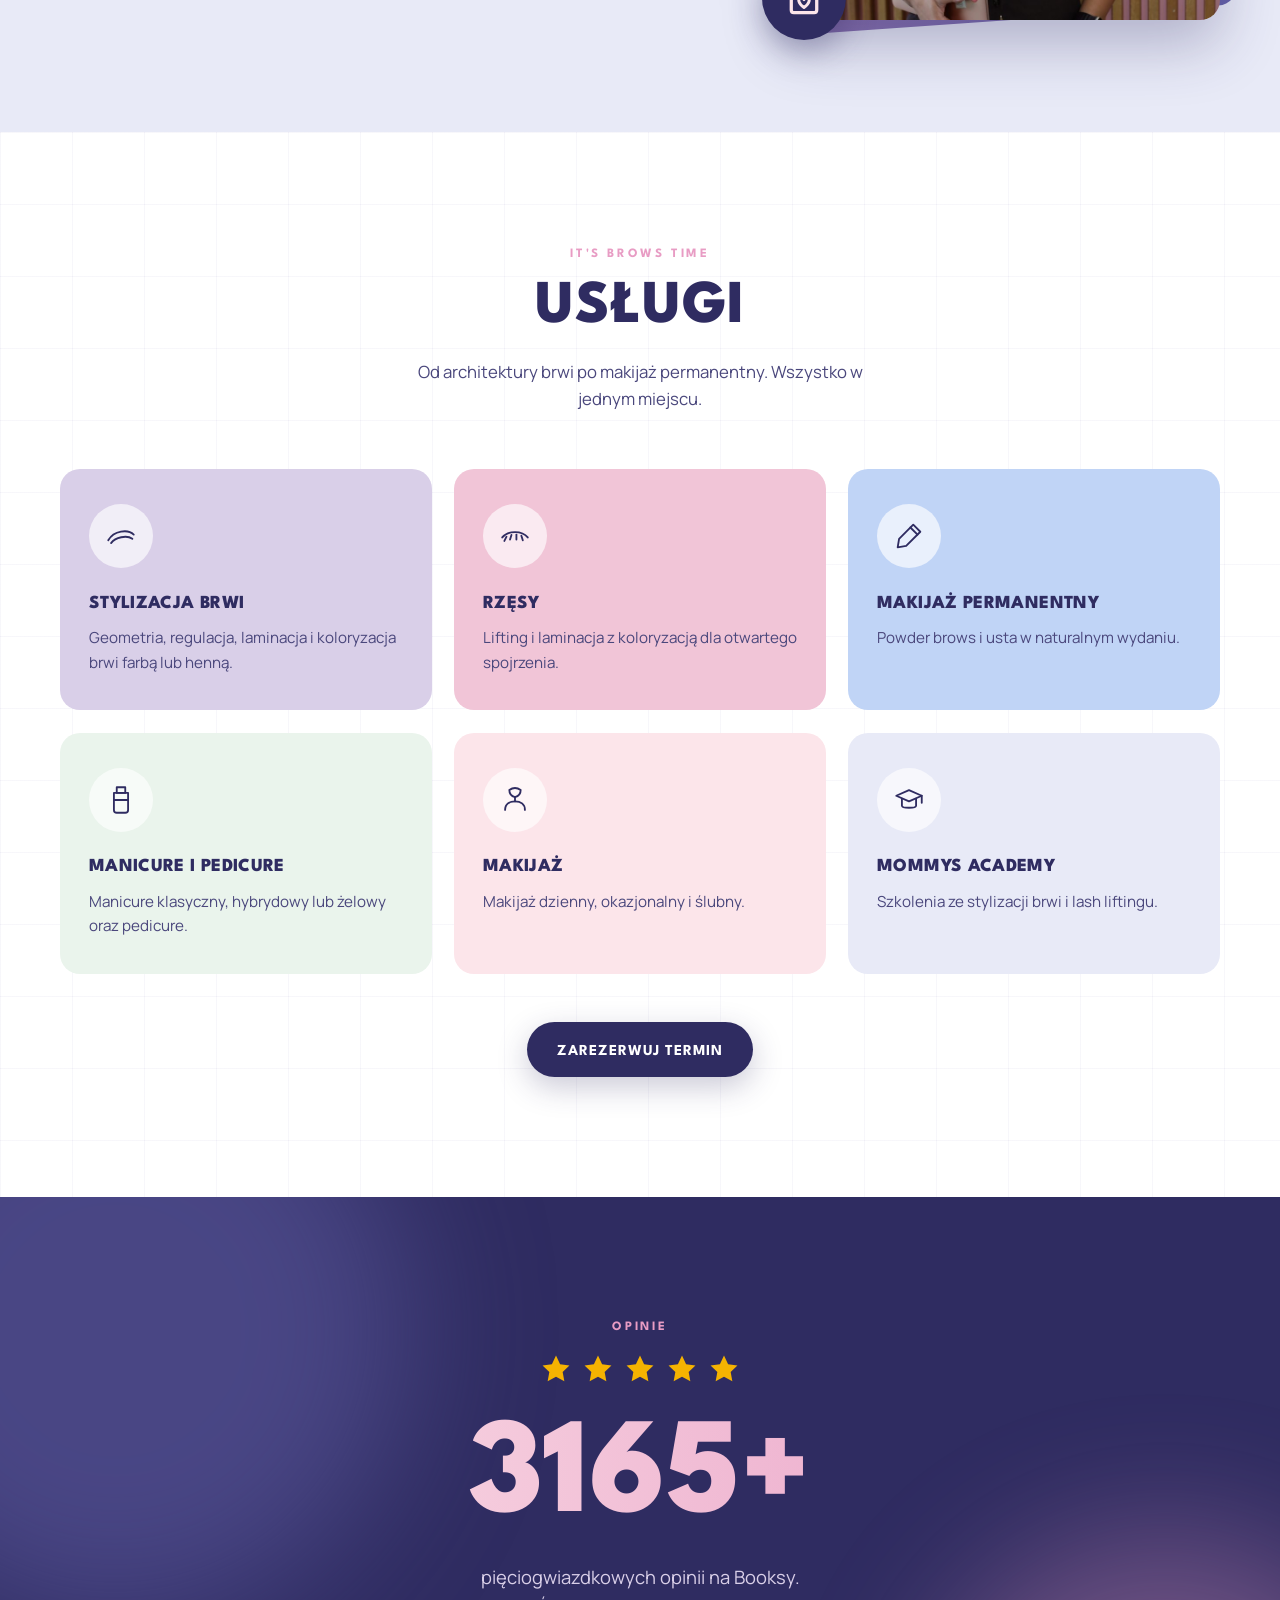
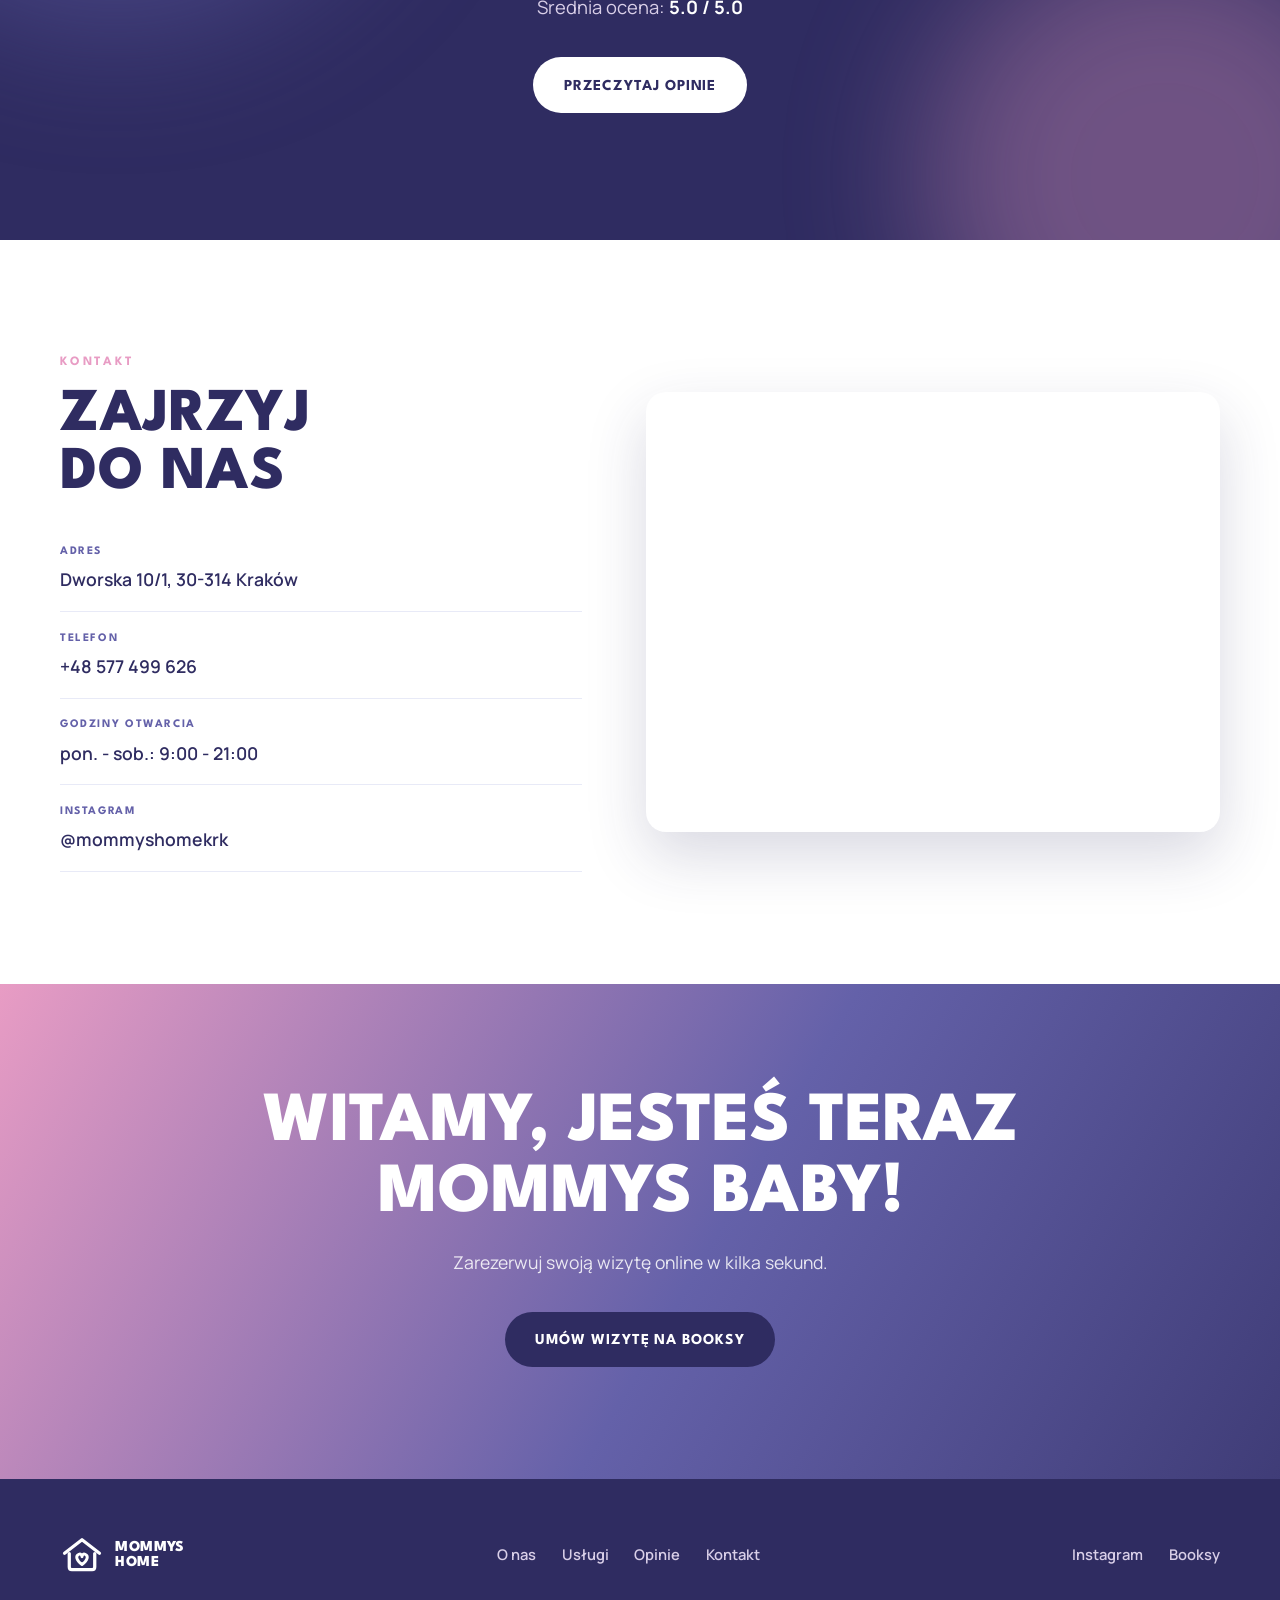
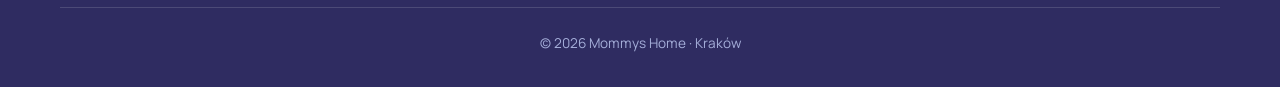
==== commit 1f7817d6: "new shortned meta" ====
--- a/index.html
+++ b/index.html
@@ -4,7 +4,7 @@
   <meta charset="UTF-8">
   <meta name="viewport" content="width=device-width, initial-scale=1.0, viewport-fit=cover">
   <title>Stylizacja brwi i rzęs Kraków | Mommys Home</title>
-  <meta name="description" content="Mommys Home, salon brwi i rzęs w Krakowie (Dworska 10/1): laminacja, regulacja i koloryzacja brwi, lifting rzęs, makijaż permanentny. 5.0 na Booksy, 4000+ opinii. Umów wizytę online.">
+  <meta name="description" content="Mommys Home, salon brwi i rzęs w Krakowie: laminacja i koloryzacja brwi, lifting rzęs, makijaż permanentny. 5.0 na Booksy, 4000+ opinii. Umów wizytę online.">
   <meta property="og:title" content="Stylizacja brwi i rzęs Kraków | Mommys Home">
   <meta property="og:description" content="Butikowy salon brwi i rzęs w Krakowie. 5.0 na Booksy, ponad 4000 opinii. Umów wizytę online.">
   <meta property="og:type" content="website">
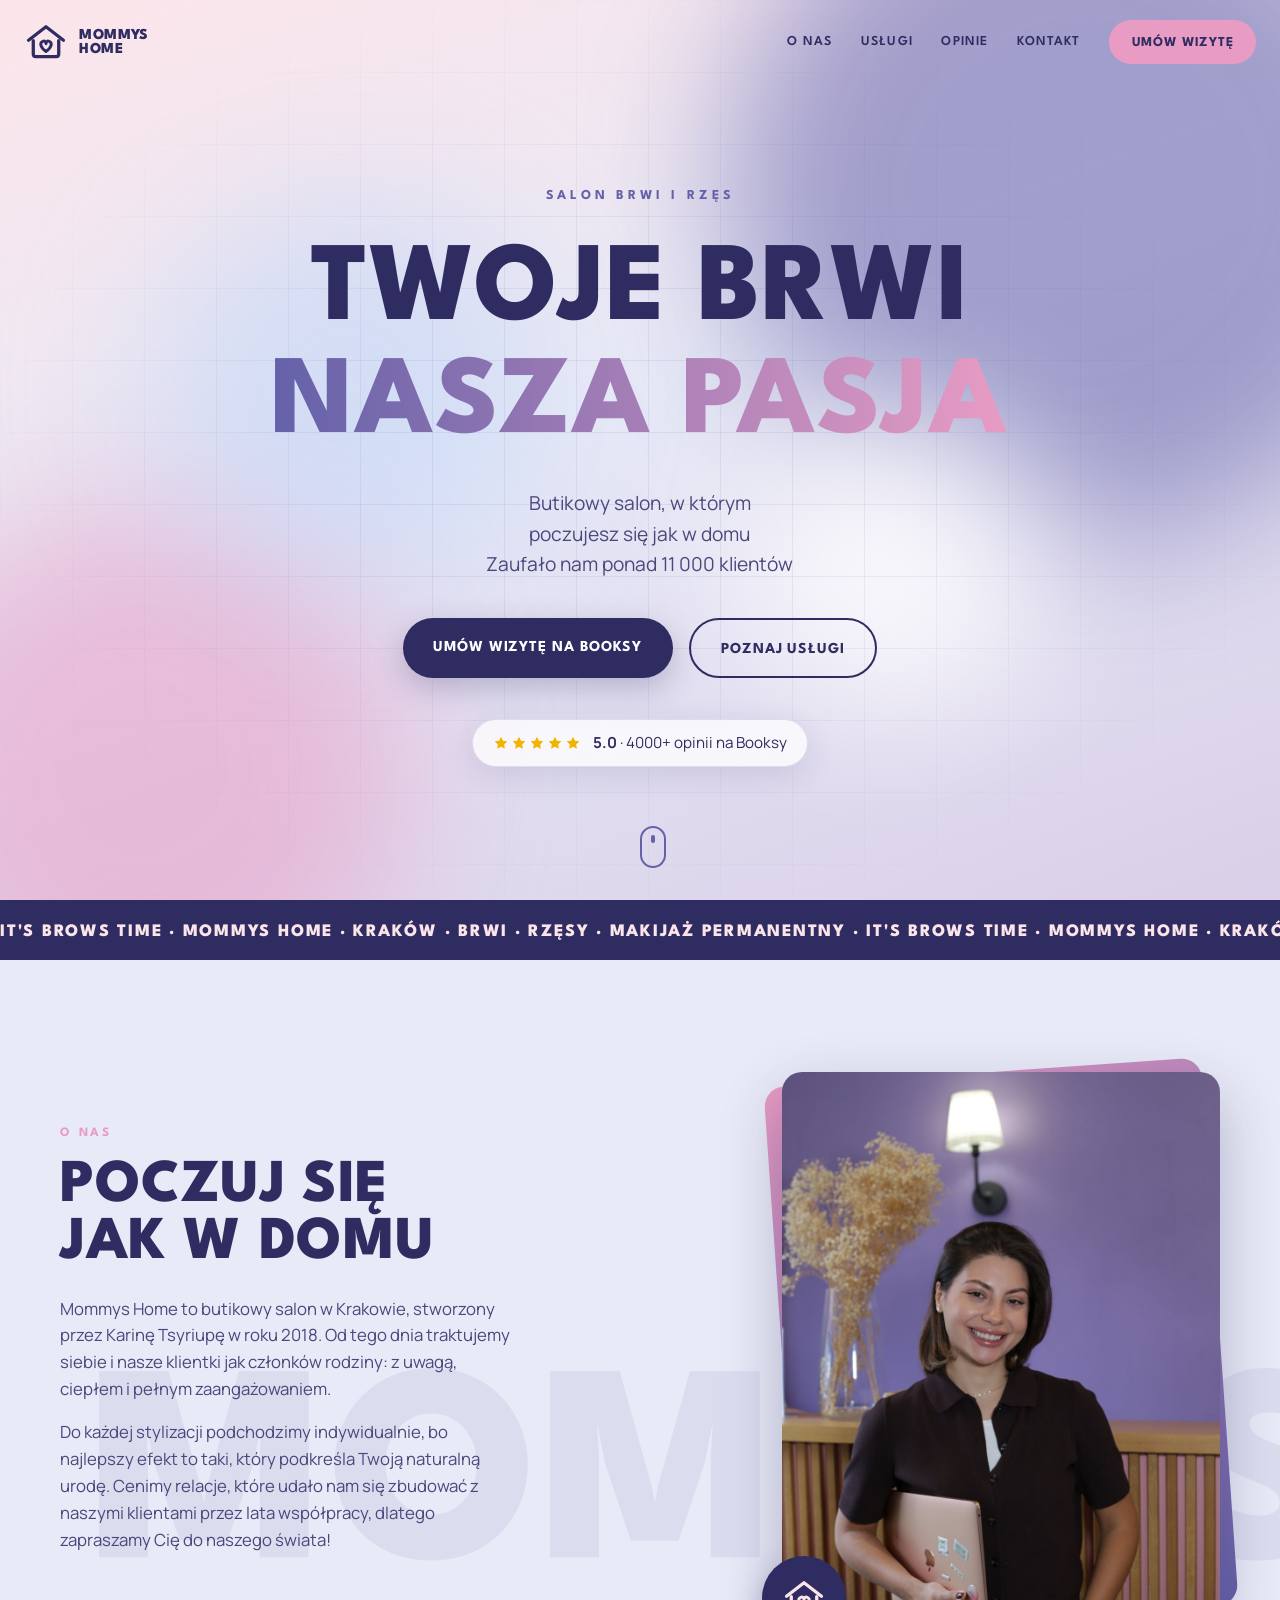
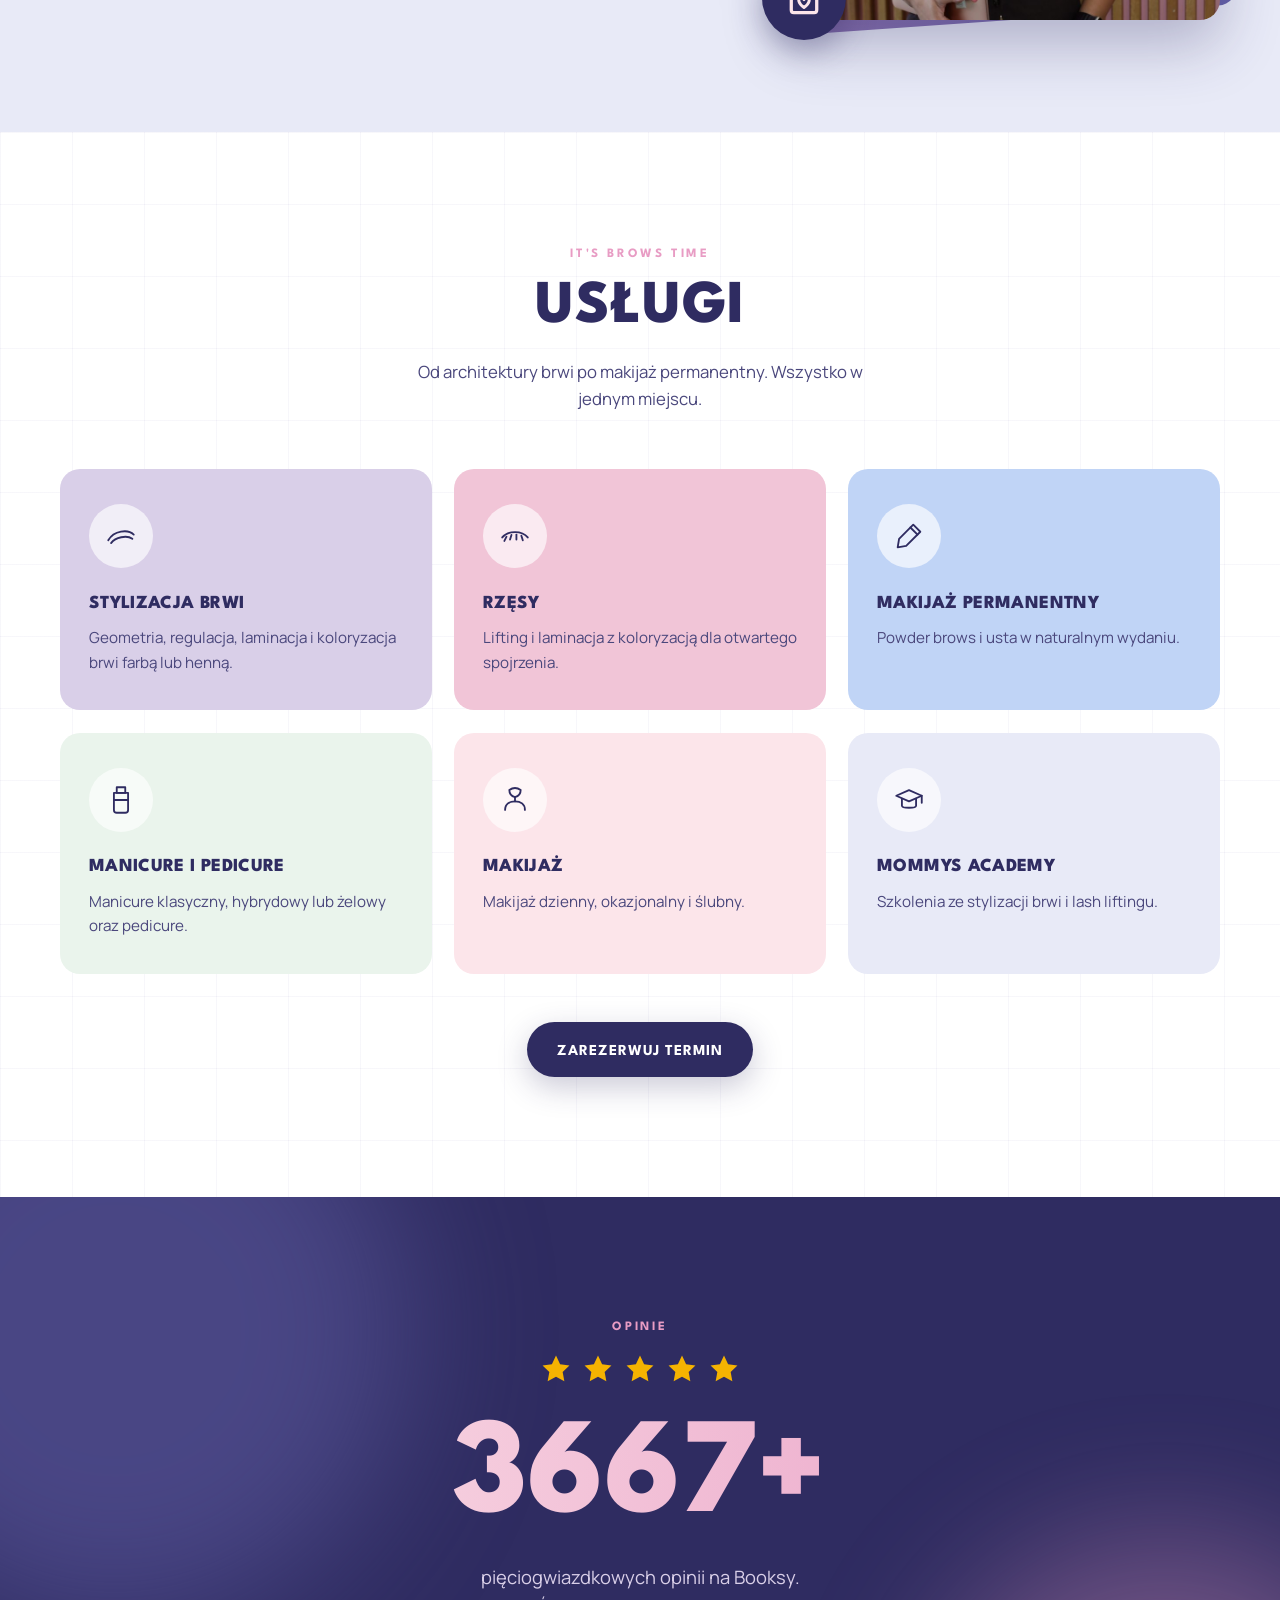
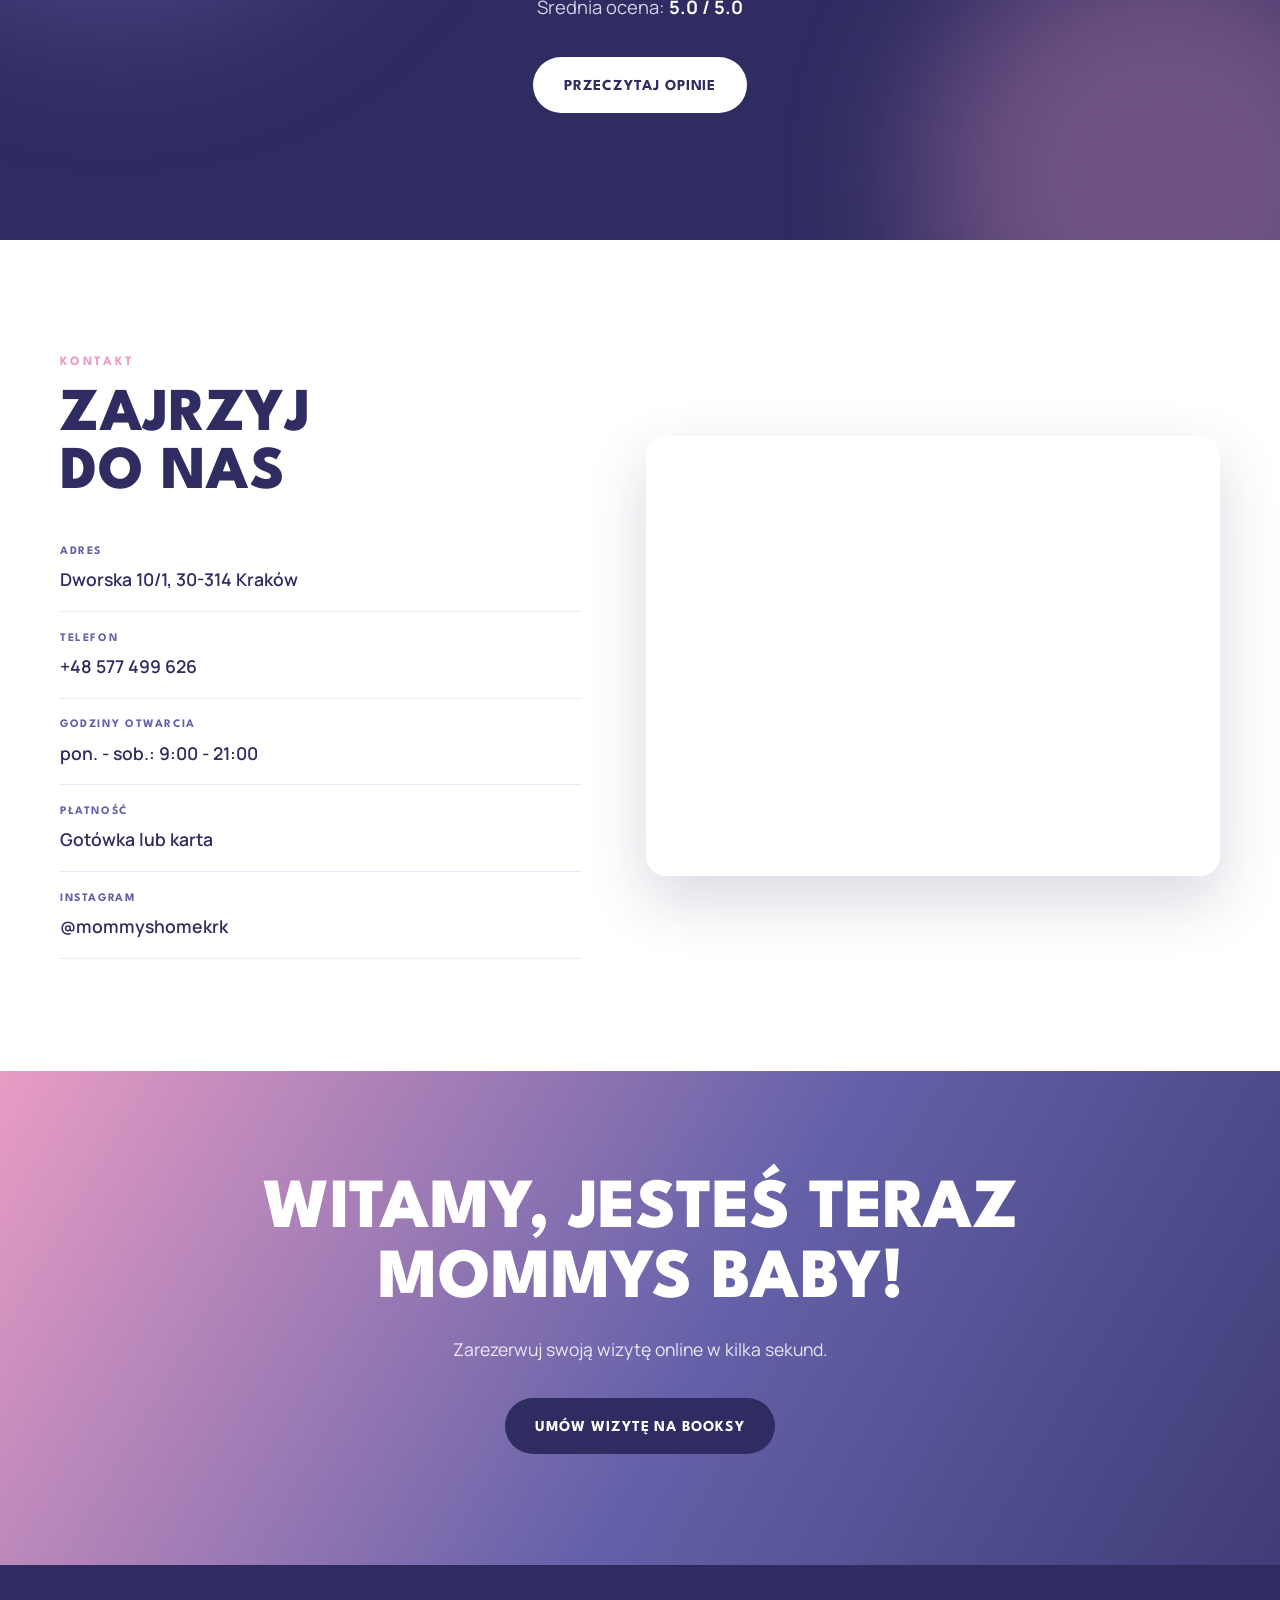
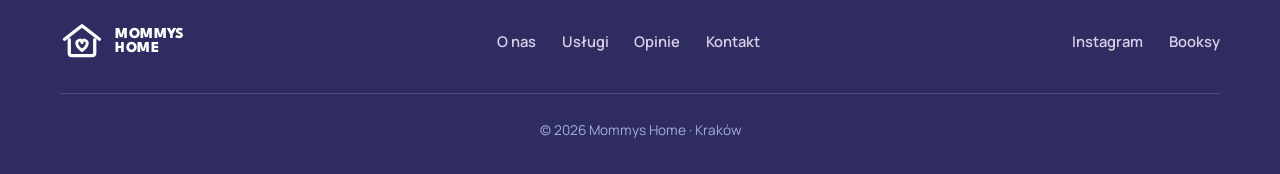
==== commit 60b6fa94: "404 pages" ====
--- a/index.html
+++ b/index.html
@@ -1,5 +1,5 @@
 <!DOCTYPE html>
-<html lang="pl">
+<html lang="pl" class="no-js">
 <head>
   <meta charset="UTF-8">
   <meta name="viewport" content="width=device-width, initial-scale=1.0, viewport-fit=cover">
@@ -17,12 +17,16 @@
   <link rel="canonical" href="https://mommyshomebrwi.com/">
   <meta name="robots" content="index, follow, max-image-preview:large">
   <meta name="theme-color" content="#2F2C61">
+  <!-- Without JavaScript the reveal animations never run, so the stylesheet shows everything while html.no-js is set -->
+  <script>document.documentElement.className = "js";</script>
+  <link rel="icon" href="favicon.ico" sizes="32x32">
   <link rel="icon" type="image/svg+xml" href="favicon.svg">
+  <link rel="apple-touch-icon" href="apple-touch-icon.png">
   <link rel="preconnect" href="https://fonts.googleapis.com">
   <link rel="preconnect" href="https://fonts.gstatic.com" crossorigin>
   <link href="https://fonts.googleapis.com/css2?family=League+Spartan:wght@600;700;800&family=Manrope:wght@400;500;600;700&display=swap" rel="stylesheet">
   <!-- Bump the ?v= value whenever css/style.css or js/main.js change, so browsers fetch the new files instead of a cached copy -->
-  <link rel="stylesheet" href="css/style.css?v=20260925-6">
+  <link rel="stylesheet" href="css/style.css?v=20260926-1">
   <script type="application/ld+json">
   {
     "@context": "https://schema.org",
@@ -66,7 +70,6 @@
           "opens": "09:00",
           "closes": "21:00"
         },
-        "priceRange": "$$",
         "currenciesAccepted": "PLN",
         "paymentAccepted": "Gotówka, karta płatnicza",
         "sameAs": [
@@ -293,7 +296,7 @@
         <div class="blob blob-r2"></div>
       </div>
       <div class="container reviews-inner">
-        <p class="section-eyebrow reveal">Opinie</p>
+        <h2 class="section-eyebrow reveal">Opinie</h2>
         <div class="reviews-stars reveal" role="img" aria-label="Ocena 5.0 na 5">
           <svg class="review-star"><use href="#star"></use></svg>
           <svg class="review-star"><use href="#star"></use></svg>
@@ -301,7 +304,7 @@
           <svg class="review-star"><use href="#star"></use></svg>
           <svg class="review-star"><use href="#star"></use></svg>
         </div>
-        <h2 class="reviews-count reveal"><span id="counter" data-target="4000">0</span>+</h2>
+        <p class="reviews-count reveal"><span id="counter" data-target="4000">4000</span>+</p>
         <p class="reviews-text reveal">pięciogwiazdkowych opinii na Booksy.<br>Średnia ocena: <strong>5.0 / 5.0</strong></p>
         <a class="btn btn-light reveal" href="https://booksy.com/pl-pl/104316_mommys-home_salon-kosmetyczny_8820_krakow#reviews-section" target="_blank" rel="noopener">Przeczytaj opinie</a>
       </div>
@@ -327,6 +330,10 @@
               <span>pon. - sob.: 9:00 - 21:00</span>
             </li>
             <li>
+              <span class="contact-label">Płatność</span>
+              <span>Gotówka lub karta</span>
+            </li>
+            <li>
               <span class="contact-label">Instagram</span>
               <a href="https://www.instagram.com/mommyshomekrk/" target="_blank" rel="noopener">@mommyshomekrk</a>
             </li>
@@ -385,7 +392,7 @@
     <div class="book-sheet-panel" role="dialog" aria-modal="true" aria-labelledby="bookSheetTitle">
       <button type="button" class="book-sheet-x" data-sheet-close aria-label="Zamknij"></button>
       <svg class="book-sheet-sygnet" aria-hidden="true"><use href="#sygnet"></use></svg>
-      <h2 id="bookSheetTitle">Umów wizytę</h2>
+      <p class="book-sheet-title" id="bookSheetTitle">Umów wizytę</p>
       <p>Masz aplikację Booksy? Otwórz nasz salon bezpośrednio w niej. Nie masz? Zarezerwuj tutaj, bez instalowania.</p>
       <!-- Booksy deep link (Branch long link on Booksy's own domain): mobile_deeplink=show_business/104316 opens this salon inside the Booksy app -->
       <a class="btn btn-primary book-sheet-app" href="https://cdl.booksy.com/a/key_live_flhKTnRyt5fr4gPqB7FzBnmmFyhDVlR1?mobile_deeplink=show_business%2F104316&amp;$canonical_url=https%3A%2F%2Fbooksy.com%2Fpl-pl%2F104316_mommys-home_salon-kosmetyczny_8820_krakow&amp;$desktop_url=https%3A%2F%2Fbooksy.com%2Fpl-pl%2F104316_mommys-home_salon-kosmetyczny_8820_krakow&amp;~feature=website&amp;~channel=mommyshomebrwi.com" rel="noopener">Otwórz w aplikacji Booksy</a>
@@ -395,6 +402,6 @@
 
   <!-- Official Booksy booking widget: renders a hidden button and the booking overlay for business 104316 -->
   <script src="https://booksy.com/widget/code.js?id=104316&amp;country=pl&amp;lang=pl"></script>
-  <script src="js/main.js?v=20260925-6"></script>
+  <script src="js/main.js?v=20260926-1"></script>
 </body>
 </html>
--- a/css/style.css
+++ b/css/style.css
@@ -226,7 +226,7 @@
   margin-bottom: 0.5rem;
 }
 
-.book-sheet h2 {
+.book-sheet .book-sheet-title {
   font-family: var(--font-head);
   font-weight: 800;
   text-transform: uppercase;
@@ -1267,3 +1267,10 @@
 
   .ghost-text { transform: translateY(-50%) !important; }
 }
+
+/* No JavaScript: nothing can start the animations, so show the content directly */
+html.no-js .preloader { display: none; }
+html.no-js .anim-load,
+html.no-js .hero-title .anim-load { opacity: 1; transform: none; animation: none; }
+html.no-js .reveal { opacity: 1; transform: none; }
+html.no-js .review-star { opacity: 1; transform: none; }
